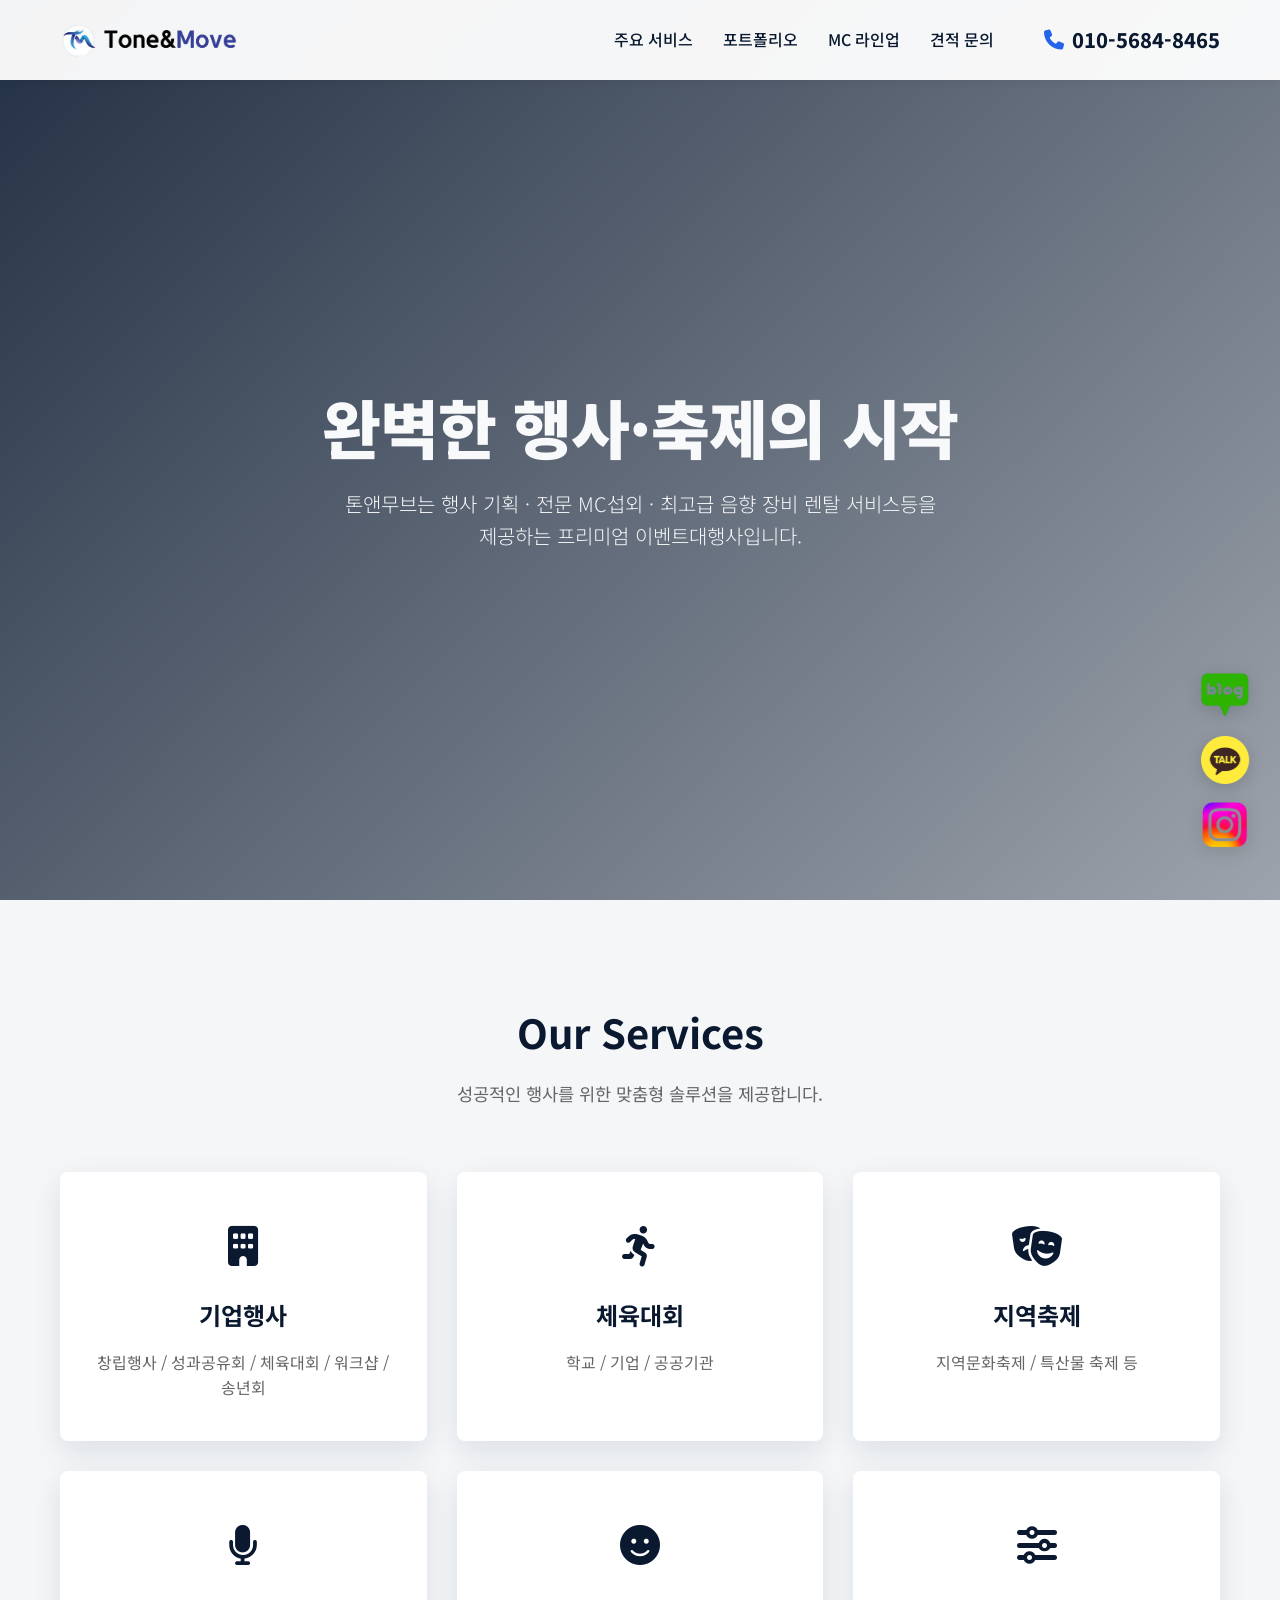
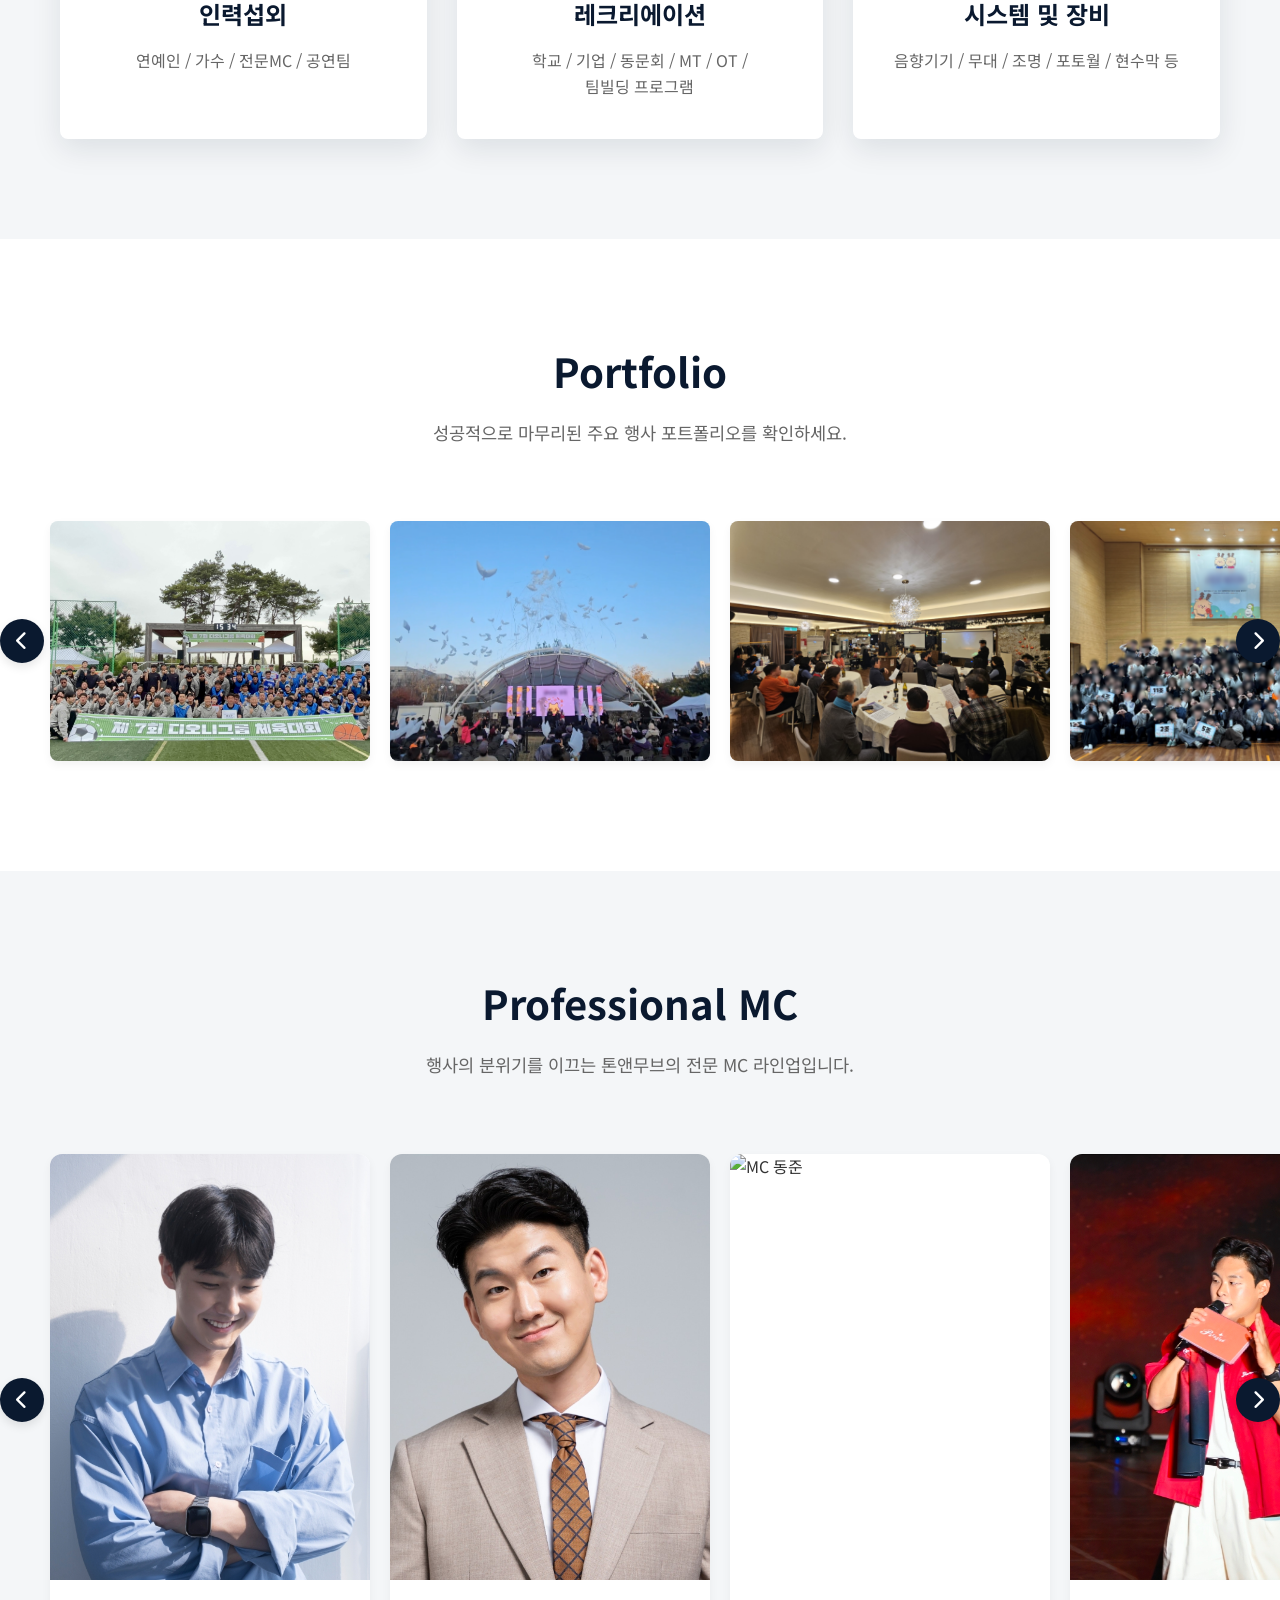
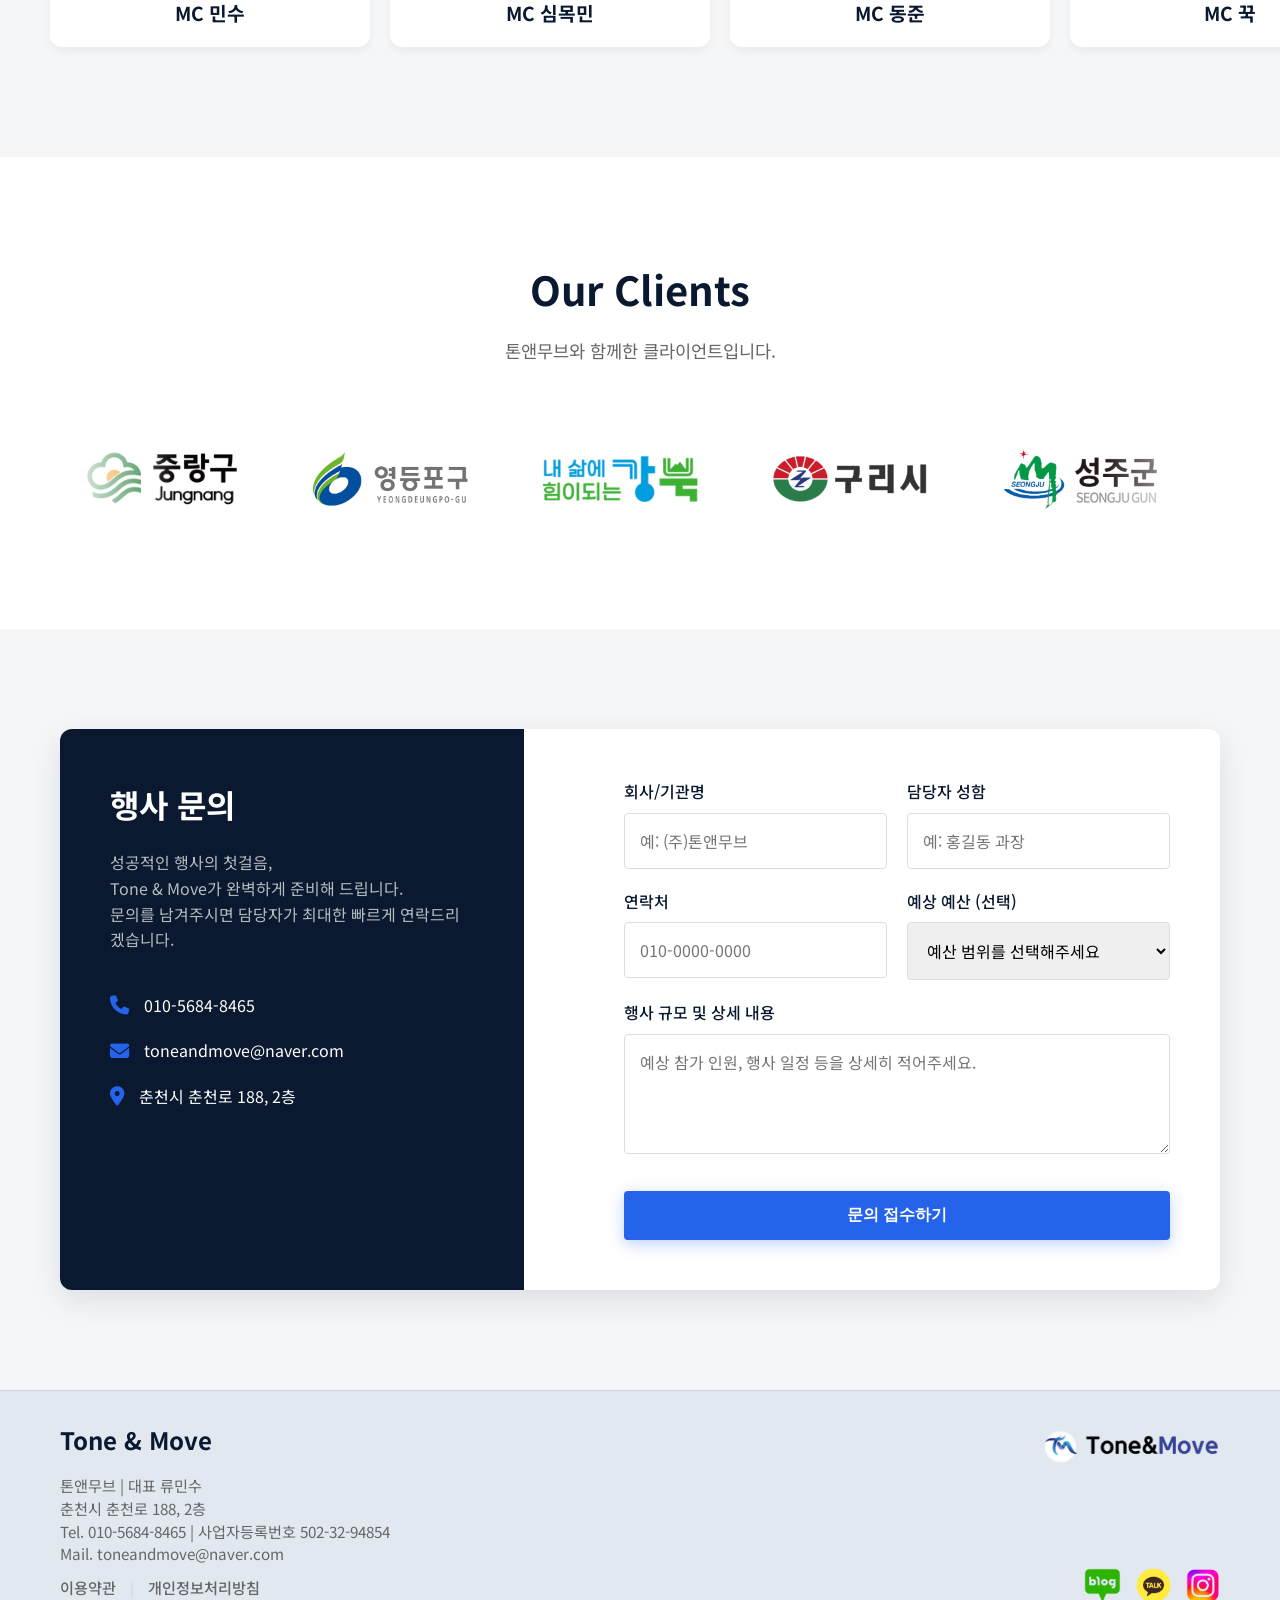
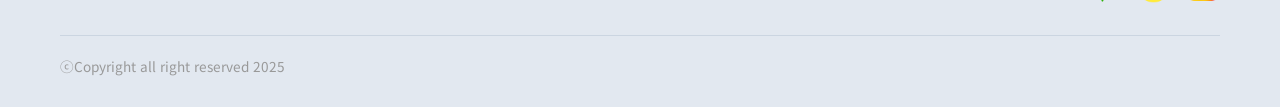
==== index.html @ 4ac688fa "Update index.html" ====
<!DOCTYPE html>
<html lang="ko">
<head>
    <meta charset="UTF-8">
    <meta name="viewport" content="width=device-width, initial-scale=1.0">
    <title>이벤트 기획 및 대행 - 톤앤무브</title>
    <link rel="stylesheet" href="style.css">
    <!-- Font Awesome for Icons -->
    <link rel="stylesheet" href="https://cdnjs.cloudflare.com/ajax/libs/font-awesome/6.4.0/css/all.min.css">
</head>
<body>
    <!-- Header -->
    <header id="header">
        <div class="container nav-container">
            <a href="#" class="logo"><img src="Logo.png" alt="Tone & Move Logo"></a>
            <ul class="nav-links">
                <li><a href="#services">주요 서비스</a></li>
                <li><a href="#reference">포트폴리오</a></li>
                <li><a href="#mc">MC 라인업</a></li>
                <li><a href="#contact">견적 문의</a></li>
                <li class="nav-phone"><i class="fa-solid fa-phone"></i> 010-5684-8465</li>
            </ul>
        </div>
    </header>

    <!-- Hero Section -->
    <section class="hero" id="home">
        <div class="hero-bg hero-bg-1"></div>
        <div class="hero-bg hero-bg-2"></div>
        <div class="hero-bg hero-bg-3"></div>
        <div class="hero-bg hero-bg-4"></div>
        <div class="hero-bg hero-bg-5"></div>
        <div class="hero-overlay"></div>
        <div class="container hero-content">
            <h1 class="hero-title">완벽한 행사·축제의 시작</h1>
            <p class="hero-desc">톤앤무브는 행사 기획 · 전문 MC섭외 · 최고급 음향 장비 렌탈 서비스등을<br>제공하는 프리미엄 이벤트대행사입니다.</p>
        </div>
    </section>

    <!-- Services Section -->
    <section class="services" id="services">
        <div class="container">
            <h2 class="section-title">Our Services</h2>
            <p class="section-subtitle">성공적인 행사를 위한 맞춤형 솔루션을 제공합니다.</p>
            
            <div class="services-grid">
                <!-- Service 1 -->
                <div class="service-card">
                    <div class="service-icon"><i class="fa-solid fa-building"></i></div>
                    <h3 class="service-title">기업행사</h3>
                    <p class="service-desc">창립행사 / 성과공유회 / 체육대회 / 워크샵 / 송년회</p>
                </div>
                <!-- Service 2 -->
                <div class="service-card">
                    <div class="service-icon"><i class="fa-solid fa-running"></i></div>
                    <h3 class="service-title">체육대회</h3>
                    <p class="service-desc">학교 / 기업 / 공공기관</p>
                </div>
                <!-- Service 3 -->
                <div class="service-card">
                    <div class="service-icon"><i class="fa-solid fa-masks-theater"></i></div>
                    <h3 class="service-title">지역축제</h3>
                    <p class="service-desc">지역문화축제 / 특산물 축제 등</p>
                </div>
                <!-- Service 4 -->
                <div class="service-card">
                    <div class="service-icon"><i class="fa-solid fa-microphone"></i></div>
                    <h3 class="service-title">인력섭외</h3>
                    <p class="service-desc">연예인 / 가수 / 전문MC / 공연팀</p>
                </div>
                <!-- Service 5 -->
                <div class="service-card">
                    <div class="service-icon"><i class="fa-solid fa-face-smile"></i></div>
                    <h3 class="service-title">레크리에이션</h3>
                    <p class="service-desc">학교 / 기업 / 동문회 / MT / OT /<br>팀빌딩 프로그램</p>
                </div>
                <!-- Service 6 -->
                <div class="service-card">
                    <div class="service-icon"><i class="fa-solid fa-sliders"></i></div>
                    <h3 class="service-title">시스템 및 장비</h3>
                    <p class="service-desc">음향기기 / 무대 / 조명 / 포토월 / 현수막 등</p>
                </div>
            </div>
        </div>
    </section>

    <!-- Reference Section -->
    <section class="reference" id="reference">
        <div class="container">
            <h2 class="section-title">Portfolio</h2>
            <p class="section-subtitle">성공적으로 마무리된 주요 행사 포트폴리오를 확인하세요.</p>
            
            <div class="slider-container">
                <button class="slider-btn prev-btn" id="ref-prev"><i class="fa-solid fa-chevron-left"></i></button>
                <div class="slider-track-wrap">
                    <div class="slider-track" id="referenceSlider">
                        <div class="ref-item">
                            <img src="ref-1.png" alt="포트폴리오 1" class="ref-img">
                        </div>
                        <div class="ref-item">
                            <img src="ref-2.png" alt="포트폴리오 2" class="ref-img">
                        </div>
                        <div class="ref-item">
                            <img src="ref-3.png" alt="포트폴리오 3" class="ref-img">
                        </div>
                        <div class="ref-item">
                            <img src="ref-4.png" alt="포트폴리오 4" class="ref-img">
                        </div>
                        <div class="ref-item">
                            <img src="ref-5.png" alt="포트폴리오 5" class="ref-img">
                        </div>
                        <div class="ref-item">
                            <img src="ref-6.png" alt="포트폴리오 6" class="ref-img">
                        </div>
                        <div class="ref-item">
                            <img src="ref-7.png" alt="포트폴리오 7" class="ref-img">
                        </div>
                        <div class="ref-item">
                            <img src="ref-8.png" alt="포트폴리오 8" class="ref-img">
                        </div>
                        <div class="ref-item">
                            <img src="ref-9.png" alt="포트폴리오 9" class="ref-img">
                        </div>
                        <div class="ref-item">
                            <img src="ref-10.png" alt="포트폴리오 10" class="ref-img">
                        </div>
                    </div>
                </div>
                <button class="slider-btn next-btn" id="ref-next"><i class="fa-solid fa-chevron-right"></i></button>
            </div>
        </div>
    </section>

    <!-- MC Section -->
    <section class="mc-list" id="mc">
        <div class="container">
            <h2 class="section-title">Professional MC</h2>
            <p class="section-subtitle">행사의 분위기를 이끄는 톤앤무브의 전문 MC 라인업입니다.</p>
            
            <div class="slider-container">
                <button class="slider-btn prev-btn" id="mc-prev"><i class="fa-solid fa-chevron-left"></i></button>
                <div class="slider-track-wrap">
                    <div class="slider-track" id="mcSlider">
                        <div class="mc-item">
                            <img src="mc-1.jpg" alt="MC 민수" class="mc-img">
                            <div class="mc-info">
                                <h3 class="mc-name">MC 민수</h3>
                            </div>
                        </div>
                        <div class="mc-item">
                            <img src="mc-2.jpg" alt="MC 심목민" class="mc-img">
                            <div class="mc-info">
                                <h3 class="mc-name">MC 심목민</h3>
                            </div>
                        </div>
                        <div class="mc-item">
                            <img src="mc-3.jpg" alt="MC 동준" class="mc-img">
                            <div class="mc-info">
                                <h3 class="mc-name">MC 동준</h3>
                            </div>
                        </div>
                        <div class="mc-item">
                            <img src="mc-4.jpg" alt="MC 꾹" class="mc-img">
                            <div class="mc-info">
                                <h3 class="mc-name">MC 꾹</h3>
                            </div>
                        </div>
                        <div class="mc-item">
                            <img src="mc-5.jpg" alt="MC 최교진" class="mc-img">
                            <div class="mc-info">
                                <h3 class="mc-name">MC 최교진</h3>
                            </div>
                        </div>
                        <div class="mc-item">
                            <img src="mc-6.jpg" alt="MC 강성연" class="mc-img">
                            <div class="mc-info">
                                <h3 class="mc-name">MC 강성연</h3>
                            </div>
                        </div>
                        <div class="mc-item">
                            <img src="mc-7.jpg" alt="MC 김민철" class="mc-img">
                            <div class="mc-info">
                                <h3 class="mc-name">MC 김민철</h3>
                            </div>
                        </div>
                        <div class="mc-item">
                            <img src="mc-8.jpg" alt="MC 김세아" class="mc-img">
                            <div class="mc-info">
                                <h3 class="mc-name">김세아 아나운서</h3>
                            </div>
                        </div>
                    </div>
                </div>
                <button class="slider-btn next-btn" id="mc-next"><i class="fa-solid fa-chevron-right"></i></button>
            </div>
        </div>
    </section>

    <!-- Client Section -->
    <section class="client" id="client">
        <div class="container">
            <h2 class="section-title">Our Clients</h2>
            <p class="section-subtitle">톤앤무브와 함께한 클라이언트입니다.</p>
            
            <div class="client-slider-wrap">
                <div class="client-slider">
                    <!-- Original Set -->
                    <div class="client-slide">
                        <div class="client-logo"><img src="cl1.png" alt="Client 1"></div>
                        <div class="client-logo"><img src="cl2.png" alt="Client 2"></div>
                        <div class="client-logo"><img src="cl3.png" alt="Client 3"></div>
                        <div class="client-logo"><img src="cl4.png" alt="Client 4"></div>
                        <div class="client-logo"><img src="cl5.png" alt="Client 5"></div>
                        <div class="client-logo"><img src="cl6.png" alt="Client 6"></div>
                        <div class="client-logo"><img src="cl7.png" alt="Client 7"></div>
                        <div class="client-logo"><img src="cl8.png" alt="Client 8"></div>
                        <div class="client-logo"><img src="cl9.png" alt="Client 9"></div>
                        <div class="client-logo"><img src="cl10.png" alt="Client 10"></div>
                    </div>
                    <!-- Duplicated Set for Infinite Scroll -->
                    <div class="client-slide">
                        <div class="client-logo"><img src="cl1.png" alt="Client 1"></div>
                        <div class="client-logo"><img src="cl2.png" alt="Client 2"></div>
                        <div class="client-logo"><img src="cl3.png" alt="Client 3"></div>
                        <div class="client-logo"><img src="cl4.png" alt="Client 4"></div>
                        <div class="client-logo"><img src="cl5.png" alt="Client 5"></div>
                        <div class="client-logo"><img src="cl6.png" alt="Client 6"></div>
                        <div class="client-logo"><img src="cl7.png" alt="Client 7"></div>
                        <div class="client-logo"><img src="cl8.png" alt="Client 8"></div>
                        <div class="client-logo"><img src="cl9.png" alt="Client 9"></div>
                        <div class="client-logo"><img src="cl10.png" alt="Client 10"></div>
                    </div>
                </div>
            </div>
        </div>
    </section>

    <!-- Contact Section -->
    <section class="contact" id="contact">
        <div class="container">
            <div class="contact-wrap">
                <div class="contact-info">
                    <h2 class="contact-info-title">행사 문의</h2>
                    <p class="contact-info-desc">성공적인 행사의 첫걸음,<br>Tone & Move가 완벽하게 준비해 드립니다.<br>문의를 남겨주시면 담당자가 최대한 빠르게 연락드리겠습니다.</p>
                    
                    <div class="contact-item">
                        <i class="fa-solid fa-phone"></i>
                        <span>010-5684-8465</span>
                    </div>
                    <div class="contact-item">
                        <i class="fa-solid fa-envelope"></i>
                        <span>toneandmove@naver.com</span>
                    </div>
                    <div class="contact-item">
                        <i class="fa-solid fa-location-dot"></i>
                        <span>춘천시 춘천로 188, 2층</span>
                    </div>
                </div>
                
                <div class="contact-form-wrap">
                    <form 
                        action="https://docs.google.com/forms/d/10IiPIw0vqMvxPtjJKTJMUdtiu25LBgCV6Y4LRqVJym4/formResponse" 
                        method="POST" 
                        target="blank_iframe"
                        id="contactForm"
                        onsubmit="alert('🎉 문의가 정상적으로 접수되었습니다. 확인 후 빠르게 연락드리겠습니다!'); setTimeout(function(){ document.getElementById('contactForm').reset(); }, 100); return true;">
                        <div class="form-row">
                            <div class="form-group">
                                <label class="form-label" for="company">회사/기관명</label>
                                <input type="text" name="entry.2116052852" id="company" class="form-control" placeholder="예: (주)톤앤무브" required>
                            </div>
                            <div class="form-group">
                                <label class="form-label" for="name">담당자 성함</label>
                                <input type="text" name="entry.1558582620" id="name" class="form-control" placeholder="예: 홍길동 과장" required>
                            </div>
                        </div>
                        
                        <div class="form-row">
                            <div class="form-group">
                                <label class="form-label" for="phone">연락처</label>
                                <input type="tel" name="entry.766090601" id="phone" class="form-control" placeholder="010-0000-0000" required>
                            </div>
                            <div class="form-group">
                                <label class="form-label" for="budget">예상 예산 (선택)</label>
                                <select name="entry.1060472253" id="budget" class="form-control">
                                    <option value="">예산 범위를 선택해주세요</option>
                                    <option value="1000만원 이하">1000만원 이하</option>
                                    <option value="1000~3000만원">1000~3000만원</option>
                                    <option value="3000~5000만원">3000~5000만원</option>
                                    <option value="5000만원 이상">5000만원 이상</option>
                                </select>
                            </div>
                        </div>
                        
                        <div class="form-group">
                            <label class="form-label" for="details">행사 규모 및 상세 내용</label>
                            <textarea name="entry.288713975" id="details" class="form-control" placeholder="예상 참가 인원, 행사 일정 등을 상세히 적어주세요." required></textarea>
                        </div>
                        
                        <button type="submit" class="btn btn-primary submit-btn">문의 접수하기</button>
                    </form>
                    <iframe name="blank_iframe" id="blank_iframe" style="display:none;"></iframe>
                </div>
            </div>
        </div>
    </section>

    <!-- Footer -->
    <footer>
        <div class="container">
            <div class="footer-main">
                <div class="footer-left">
                    <h3 class="footer-title">Tone & Move</h3>
                    <div class="footer-info">
                        <p>톤앤무브 | 대표 류민수</p>
                        <p>춘천시 춘천로 188, 2층</p>
                        <p>Tel. 010-5684-8465 | 사업자등록번호 502-32-94854</p>
                        <p>Mail. toneandmove@naver.com</p>
                    </div>
                    <div class="footer-links">
                        <a href="#" id="openTerms">이용약관</a>
                        <span class="divider">|</span>
                        <a href="#" id="openPrivacy">개인정보처리방침</a>
                    </div>
                </div>
                <div class="footer-right">
                    <div class="footer-logo"><img src="Logo.png" alt="Tone & Move Logo"></div>
                    <div class="footer-social">
                        <a href="https://blog.naver.com/toneandmove" target="_blank" title="Naver Blog"><img src="sns1.png" alt="Naver Blog" class="social-icon"></a>
                        <a href="https://pf.kakao.com/_dmYKX" target="_blank" title="KakaoTalk"><img src="sns2.png" alt="KakaoTalk" class="social-icon"></a>
                        <a href="https://www.instagram.com/toneandmove/?utm_source=ig_web_button_share_sheet" target="_blank" title="Instagram"><img src="sns3.png" alt="Instagram" class="social-icon"></a>
                    </div>
                </div>
            </div>
            <div class="footer-bottom">
                <div class="copyright">
                    <p>ⓒCopyright all right reserved 2025</p>
                </div>
            </div>
    </footer>

    <!-- Terms Modal -->
    <div class="modal-overlay" id="termsModal">
        <div class="modal-content">
            <div class="modal-header">
                <h2>이용약관</h2>
                <button class="modal-close" id="closeTerms">이용약관닫기</button>
            </div>
            <div class="modal-body">
                <h3>제1조 목적</h3>
                <p>본 이용약관은 “사이트명”(이하 "사이트")의 서비스의 이용조건과 운영에 관한 제반 사항 규정을 목적으로 합니다.</p>

                <h3>제2조 용어의 정의</h3>
                <p>본 약관에서 사용되는 주요한 용어의 정의는 다음과 같습니다.</p>
                <p>① 회원 : 사이트의 약관에 동의하고 개인정보를 제공하여 회원등록을 한 자로서, 사이트와의 이용계약을 체결하고 사이트를 이용하는 이용자를 말합니다.<br>
                ② 이용계약 : 사이트 이용과 관련하여 사이트와 회원간에 체결 하는 계약을 말합니다.<br>
                ③ 회원 아이디(이하 "ID") : 회원의 식별과 회원의 서비스 이용을 위하여 회원별로 부여하는 고유한 문자와 숫자의 조합을 말합니다.<br>
                ④ 비밀번호 : 회원이 부여받은 ID와 일치된 회원임을 확인하고 회원의 권익 보호를 위하여 회원이 선정한 문자와 숫자의 조합을 말합니다.<br>
                ⑤ 운영자 : 서비스에 홈페이지를 개설하여 운영하는 운영자를 말합니다.<br>
                ⑥ 해지 : 회원이 이용계약을 해약하는 것을 말합니다.</p>

                <h3>제3조 약관 외 준칙</h3>
                <p>운영자는 필요한 경우 별도로 운영정책을 공지 안내할 수 있으며, 본 약관과 운영정책이 중첩될 경우 운영정책이 우선 적용됩니다.</p>

                <h3>제4조 이용계약 체결</h3>
                <p>① 이용계약은 회원으로 등록하여 사이트를 이용하려는 자의 본 약관 내용에 대한 동의와 가입신청에 대하여 운영자의 이용승낙으로 성립합니다.<br>
                ② 회원으로 등록하여 서비스를 이용하려는 자는 사이트 가입신청 시 본 약관을 읽고 아래에 있는 "동의합니다"를 선택하는 것으로 본 약관에 대한 동의 의사 표시를 합니다.</p>

                <h3>제5조 서비스 이용 신청</h3>
                <p>① 회원으로 등록하여 사이트를 이용하려는 이용자는 사이트에서 요청하는 제반정보(이용자ID,비밀번호, 닉네임 등)를 제공해야 합니다.<br>
                ② 타인의 정보를 도용하거나 허위의 정보를 등록하는 등 본인의 진정한 정보를 등록하지 않은 회원은 사이트 이용과 관련하여 아무런 권리를 주장할 수 없으며, 관계 법령에 따라 처벌받을 수 있습니다.</p>

                <h3>제6조 개인정보처리방침</h3>
                <p>사이트 및 운영자는 회원가입 시 제공한 개인정보 중 비밀번호를 가지고 있지 않으며 이와 관련된 부분은 사이트의 개인정보처리방침을 따릅니다.<br>
                운영자는 관계 법령이 정하는 바에 따라 회원등록정보를 포함한 회원의 개인정보를 보호하기 위하여 노력합니다.<br><br>
                회원의 개인정보보호에 관하여 관계법령 및 사이트가 정하는 개인정보처리방침에 정한 바에 따릅니다.<br><br>
                단, 회원의 귀책 사유로 인해 노출된 정보에 대해 운영자는 일체의 책임을 지지 않습니다.<br>
                운영자는 회원이 미풍양속에 저해되거나 국가안보에 위배되는 게시물 등 위법한 게시물을 등록 · 배포할 경우 관련 기관의 요청이 있을 시 회원의 자료를 열람 및 해당 자료를 관련 기관에 제출할 수 있습니다.</p>

                <h3>제7조 운영자의 의무</h3>
                <p>① 운영자는 이용회원으로부터 제기되는 의견이나 불만이 정당하다고 인정할 경우에는 가급적 빨리 처리하여야 합니다. 다만, 개인적인 사정으로 신속한 처리가 곤란한 경우에는 사후에 공지 또는 이용회원에게 쪽지, 전자우편 등을 보내는 등 최선을 다합니다.<br>
                ② 운영자는 계속적이고 안정적인 사이트 제공을 위하여 설비에 장애가 생기거나 유실된 때에는 이를 지체 없이 수리 또는 복구할 수 있도록 사이트에 요구할 수 있습니다. 다만, 천재지변 또는 사이트나 운영자에 부득이한 사유가 있는 경우, 사이트 운영을 일시 정지할 수 있습니다.</p>

                <h3>제8조 회원의 의무</h3>
                <p>① 회원은 본 약관에서 규정하는 사항과 운영자가 정한 제반 규정, 공지사항 및 운영정책 등 사이트가 공지하는 사항 및 관계 법령을 준수하여야 연하며, 기타 사이트의 업무에 방해가 되는 행위, 사이트의 명예를 손상하는 행위를 해서는 안 됩니다.<br>
                ② 회원은 사이트의 명시적 동의가 없는 한 서비스의 이용 권한, 기타 이용계약상 지위를 타인에게 양도, 증여할 수 없으며, 이를 담보로 제공할 수 없습니다.<br>
                ③ 이용고객은 아이디 및 비밀번호 관리에 상당한 주의를 기울여야 하며, 운영자나 사이트의 동의 없이 제3자에게 아이디를 제공하여 이용하게 할 수 없습니다.<br>
                ④ 회원은 운영자와 사이트 및 제3자의 지적 재산권을 침해해서는 안 됩니다.</p>

                <h3>제9조 서비스 이용 시간</h3>
                <p>① 서비스 이용 시간은 업무상 또는 기술상 특별한 지장이 없는 한 연중무휴 1일 24시간을 원칙으로 합니다. 단, 사이트는 시스템 정기점검, 증설 및 교체를 위해 사이트가 정한 날이나 시간에 서비스를 일시중단 할 수 있으며 예정된 작업으로 인한 서비스 일시 중단은 사이트의 홈페이지에 사전에 공지하오니 수시로 참고하시길 바랍니다.<br>
                ② 단, 사이트는 다음 경우에 대하여 사전 공지나 예고 없이 서비스를 일시적 혹은 영구적으로 중단할 수 있습니다.<br>
                - 긴급한 시스템 점검, 증설, 교체, 고장 혹은 오동작을 일으키는 경우<br>
                - 국가비상사태, 정전, 천재지변 등의 불가항력적인 사유가 있는 경우<br>
                - 전기통신사업법에 규정된 기간통신사업자가 전기통신 서비스를 중지한 경우<br>
                - 서비스 이용의 폭주 등으로 정상적인 서비스 이용에 지장이 있는 경우<br>
                ③ 전항에 의한 서비스 중단의 경우 사이트는 사전에 공지사항 등을 통하여 회원에게 통지합니다. 단, 사이트가 통제할 수 없는 사유로 발생한 서비스의 중단에 대하여 사전공지가 불가능한 경우에는 사후공지로 대신합니다.</p>

                <h3>제10조 서비스 이용 해지</h3>
                <p>① 회원이 사이트와의 이용계약을 해지하고자 하는 경우에는 회원 본인이 온라인을 통하여 등록해지 신청을 하여야 합니다. 한편, 사이트 이용 해지와 별개로 사이트에 대한 이용계약 해지는 별도로 하셔야 합니다.<br>
                ② 해지 신청과 동시에 사이트가 제공하는 사이트 관련 프로그램이 회원 관리 화면에서 자동적으로 삭제됨으로 운영자는 더 이상 해지신청자의 정보를 볼 수 없습니다.</p>

                <h3>제11조 서비스 이용 제한</h3>
                <p>회원은 다음 각호에 해당하는 행위를 하여서는 아니 되며 해당 행위를 한 경우에 사이트는 회원의 서비스 이용 제한 및 적법한 조치를 할 수 있으며 이용계약을 해지하거나 기간을 정하여 서비스를 중지할 수 있습니다.<br>
                ① 회원 가입시 혹은 가입 후 정보 변경 시 허위 내용을 등록하는 행위<br>
                ② 타인의 사이트 이용을 방해하거나 정보를 도용하는 행위<br>
                ③ 사이트의 운영진, 직원 또는 관계자를 사칭하는 행위<br>
                ④ 사이트, 기타 제3자의 인격권 또는 지적재산권을 침해하거나 업무를 방해하는 행위<br>
                ⑤ 다른 회원의 ID를 부정하게 사용하는 행위<br>
                ⑥ 다른 회원에 대한 개인정보를 그 동의 없이 수집, 저장, 공개하는 행위<br>
                ⑦ 범죄와 결부된다고 객관적으로 판단되는 행위<br>
                ⑧ 기타 관련 법령에 위배되는 행위</p>

                <h3>제12조 게시물의 관리</h3>
                <p>① 사이트의 게시물과 자료의 관리 및 운영의 책임은 운영자에게 있습니다. 운영자는 항상 불량 게시물 및 자료에 대하여 모니터링을 하여야 하며, 불량 게시물 및 자료를 발견하거나 신고를 받으면 해당 게시물 및 자료를 삭제하고 이를 등록한 회원에게 주의를 주어야 합니다.<br>
                한편, 이용회원이 올린 게시물에 대해서는 게시자 본인에게 책임이 있으니 회원 스스로 본 이용약관에서 위배되는 게시물은 게재해서는 안 됩니다.<br>
                ② 정보통신윤리위원회 등 공공기관의 시정요구가 있는 경우 운영자는 회원의 사전동의 없이 게시물을 삭제하거나 이동 할 수 있습니다.<br>
                ③ 불량게시물의 판단기준은 다음과 같습니다.<br>
                - 다른 회원 또는 제3자에게 심한 모욕을 주거나 명예를 손상하는 내용인 경우<br>
                - 공공질서 및 미풍양속에 위반되는 내용을 유포하거나 링크 시키는 경우<br>
                - 불법 복제 또는 해킹을 조장하는 내용인 경우<br>
                - 영리를 목적으로 하는 광고일 경우<br>
                - 범죄와 결부된다고 객관적으로 인정되는 내용일 경우<br>
                - 다른 이용자 또는 제3자와 저작권 등 기타 권리를 침해하는 경우<br>
                - 기타 관계 법령에 위배된다고 판단되는 경우<br>
                ④ 사이트 및 운영자는 게시물 등에 대하여 제3자로부터 명예훼손, 지적재산권 등의 권리 침해를 이유로 게시중단 요청을 받은 경우 이를 임시로 게시 중단(전송중단)할 수 있으며, 게시중단 요청자와 게시물 등록자 간에 소송, 합의 기타 이에 준하는 관련 기관의 결정 등이 이루어져 사이트에 접수된 경우 이에 따릅니다.</p>

                <h3>제13조 게시물의 보관</h3>
                <p>사이트 운영자가 불가피한 사정으로 본 사이트를 중단하게 될 경우, 회원에게 사전 공지를 하고 게시물의 이전이 쉽도록 모든 조치를 하기 위해 노력합니다.</p>

                <h3>제14조 게시물에 대한 저작권</h3>
                <p>① 회원이 사이트 내에 게시한 게시물의 저작권은 게시한 회원에게 귀속됩니다. 또한 사이트는 게시자의 동의 없이 게시물을 상업적으로 이용할 수 없습니다. 다만 비영리 목적인 경우는 그러하지 아니하며, 또한 서비스 내의 게재권을 갖습니다.<br>
                ② 회원은 서비스를 이용하여 취득한 정보를 임의 가공, 판매하는 행위 등 서비스에 게재된 자료를 상업적으로 사용할 수 없습니다.<br>
                ③ 운영자는 회원이 게시하거나 등록하는 사이트 내의 내용물, 게시 내용에 대해 제12조 각호에 해당한다고 판단되는 경우 사전통지 없이 삭제하거나 이동 또는 등록 거부할 수 있습니다.</p>

                <h3>제15조 손해배상</h3>
                <p>① 본 사이트의 발생한 모든 민, 형법상 책임은 회원 본인에게 1차적으로 있습니다.<br>
                ② 본 사이트로부터 회원이 받은 손해가 천재지변 등 불가항력적이거나 회원의 고의 또는 과실로 인하여 발생한 때에는 손해배상을 하지 않습니다.</p>

                <h3>제16조 면책</h3>
                <p>① 운영자는 회원이 사이트의 서비스 제공으로부터 기대되는 이익을 얻지 못하였거나 서비스 자료에 대한 취사선택 또는 이용으로 발생하는 손해 등에 대해서는 책임이 면제됩니다.<br>
                ② 운영자는 본 사이트의 서비스 기반 및 타 통신업자가 제공하는 전기통신 서비스의 장애로 인한 경우에는 책임이 면제되며 본 사이트의 서비스 기반과 관련되어 발생한 손해에 대해서는 사이트의 이용약관에 준합니다<br>
                ③ 운영자는 회원이 저장, 게시 또는 전송한 자료와 관련하여 일체의 책임을 지지 않습니다.<br>
                ④ 운영자는 회원의 귀책 사유로 인하여 서비스 이용의 장애가 발생한 경우에는 책임지지 아니합니다.<br>
                ⑤ 운영자는 회원 상호 간 또는 회원과 제3자 상호 간, 기타 회원의 본 서비스 내외를 불문한 일체의 활동(데이터 전송, 기타 커뮤니티 활동 포함)에 대하여 책임을 지지 않습니다.<br>
                ⑥ 운영자는 회원이 게시 또는 전송한 자료 및 본 사이트로 회원이 제공받을 수 있는 모든 자료들의 진위, 신뢰도, 정확성 등 그 내용에 대해서는 책임지지 아니합니다.<br>
                ⑦ 운영자는 회원 상호 간 또는 회원과 제3자 상호 간에 서비스를 매개로 하여 물품거래 등을 한 경우에 그로부터 발생하는 일체의 손해에 대하여 책임지지 아니합니다.<br>
                ⑧ 운영자는 운영자의 귀책 사유 없이 회원간 또는 회원과 제3자간에 발생한 일체의 분쟁에 대하여 책임지지 아니합니다.<br>
                ⑨ 운영자는 서버 등 설비의 관리, 점검, 보수, 교체 과정 또는 소프트웨어의 운용 과정에서 고의 또는 고의에 준하는 중대한 과실 없이 발생할 수 있는 시스템의 장애, 제3자의 공격으로 인한 시스템의 장애, 국내외의 저명한 연구기관이나 보안 관련 업체에 의해 대응 방법이 개발되지 아니한 컴퓨터 바이러스 등의 유포나 기타 운영자가 통제할 수 없는 불가항력적 사유로 인한 회원의 손해에 대하여 책임지지 않습니다.</p>

                <h3>부칙</h3>
                <p>이 약관은 &lt;사이트 개설일&gt;부터 시행합니다.</p>
            </div>
        </div>
    </div>

    <!-- Privacy Modal -->
    <div class="modal-overlay" id="privacyModal">
        <div class="modal-content">
            <div class="modal-header">
                <h2>개인정보처리방침</h2>
                <button class="modal-close" id="closePrivacy">개인정보처리방침닫기</button>
            </div>
            <div class="modal-body">
                <p>톤앤무브는 「개인정보보호법」과 「정보통신망 이용촉진 및 정보보호 등에 관한 법률(이하 ‘정보통신망법’)」에 따라 이용자의 개인정보 및 권익을 보호하고 개인정보와 관련한 이용자의 고충을 원활하게 처리할 수 있도록 다음과 같은 처리방침을 두고 있습니다.</p>

                <h3>제1조 개인정보의 수집 및 이용 목적</h3>
                <p>톤앤무브는 서비스제공을 위하여 필요한 최소한의 범위 내에서 개인정보를 수집합니다.</p>
                <p>1) 서비스 이용에 따른 본인식별, 실명확인 확인<br>
                - 필수 수집 항목: 이름, 이메일 주소, 휴대폰 번호, 회사명</p>
                <p>2) 고지사항 전달, 불만처리 의사소통 경로 확보<br>
                - 선택 수집 항목: 이름, 이메일 주소, 휴대폰 번호</p>
                <p>3) 온오프라인 이벤트, 프로모션 진행, 경품 발송<br>
                - 필수 수집 항목: 이름, 이메일 주소, 휴대폰 번호, 주소</p>

                <h3>제2조 개인정보의 보유·이용기간 및 파기</h3>
                <p>톤앤무브는 개인정보의 수집 및 이용 목적이 달성 된 때에는 회원의 개인정보를 지체 없이 파기합니다. 정보 보유·이용기간 및 파기의 절차, 방법은 다음과 같습니다.</p>
                <p>1) 보유 및 이용기간<br>
                회사의 고객 개인정보의 처리 및 보유 기간은 다음과 같습니다.</p>
                <table style="width:100%; border-collapse:collapse; margin-bottom:15px; border-color:#e2e8f0;" border="1">
                    <tr>
                        <th style="padding:8px; background-color:#f1f5f9; text-align:center;">구분</th>
                        <th style="padding:8px; background-color:#f1f5f9; text-align:center;">처리 및 보유기간</th>
                    </tr>
                    <tr>
                        <td style="padding:8px;">법률에 특별한 규정이 있거나 법령상 의무를 준수하기 위하여 불가피한 경우에 수집, 이용하는 개인정보</td>
                        <td style="padding:8px; text-align:center;">관련 법령상 보유가 필요한 기간</td>
                    </tr>
                    <tr>
                        <td style="padding:8px;">고객 각종 계약체결 및 이행을 위하여 불가피하게 필요한 경우에 수집, 이용하는 개인정보</td>
                        <td style="padding:8px; text-align:center;">수집·이용목적 달성 시까지</td>
                    </tr>
                    <tr>
                        <td style="padding:8px;">개별동의를 받아 수집, 이용하는 개인정보</td>
                        <td style="padding:8px; text-align:center;">동의 받은 기간 동안</td>
                    </tr>
                </table>
                <p>2) 파기 절차<br>
                개인정보는 목적 달성 후 즉시 또는 별도의 공간에 옮겨져 내부 방침 및 기타 관련법령에 따라 파기됩니다. 별도의 공간으로 옮겨진 개인정보는 법률에 의한 경우가 아니고서는 다른 목적으로 이용되지 않습니다.</p>
                <p>3) 파기 방법<br>
                전자적 파일형태의 정보는 기록을 재생할 수 없는 기술적 방법을 사용합니다. 종이에 출력된 개인정보는 분쇄기로 분쇄하거나 소각을 통하여 파기합니다.</p>

                <h3>제3조 개인정보의 제3자 제공에 관한 사항</h3>
                <p>톤앤무브는 회원의 동의가 있거나 관련 법령의 규정에 의한 경우를 제외하고는 어떠한 경우에도 『개인정보의 수집 및 이용 목적』에서 고지한 범위를 넘어 회원의 개인정보를 이용하거나 타인 또는 타기업·기관에 제공하지 않습니다.</p>
                <p>다만, 다른 법률에 특별한 규정이 있는 경우 또는 범죄의 수사와 같이 「개인정보보호법」 제18조와 「정보통신망법」 제22조제2항제2호 및 제3호에 해당되는 경우는 예외로 처리됩니다. 개인정보를 제3자에게 제공하는 경우 다음의 항목을 정보주체에게 알린 후 동의를 받겠습니다.</p>
                <ul style="padding-left:20px; margin-top:5px; margin-bottom:15px;">
                    <li>개인정보를 제공받는 자</li>
                    <li>제공받는 자의 개인정보 이용목적</li>
                    <li>제공하는 개인정보 항목</li>
                    <li>제공받는 자의 보유이용기간</li>
                    <li>동의를 거부할 권리가 있다는 사실 및 동의 거부에 따른 불이익이 있는 경우에는 그 불이익의 내용</li>
                </ul>

                <h3>제4조 개인정보의 열람, 정정, 탈퇴 및 동의 철회 방법</h3>
                <p>회원은 언제든지 등록되어 있는 회원의 개인정보를 열람하거나 정정, 회원탈퇴, 처리정리를 요청하실 수 있습니다. 아래 4가지 항목에 따른 권리 행사는 톤앤무브에 대해 서면, 전화, 전자우편, 팩스(FAX) 등을 통하여 하실 수 있으며, 톤앤무브는 이에 대해 지체 없이 조치하겠습니다.</p>
                <ul style="padding-left:20px; margin-top:5px; margin-bottom:15px;">
                    <li>개인정보 열람요구</li>
                    <li>오류 등이 있을 경우 정정요구</li>
                    <li>삭제요구</li>
                    <li>처리정지 요구: 개인정보보호 관리자</li>
                    <li>이메일: toneandmove@naver.com</li>
                    <li>전화번호: 010-5684-8465</li>
                </ul>
                <p>회원이 개인정보의 오류에 대한 정정을 요청하신 경우에는 정정을 완료하기 전까지 당해 개인정보를 이용 또는 제공하지 않습니다. 또한 잘못된 개인 정보를 제3자에게 이미 제공한 경우에는 정정 처리 결과를 제3자에게 지체 없이 통지하여 정정이 이루어지도록 조치하겠습니다.</p>

                <h3>제5조 처리하는 개인정보의 항목</h3>
                <p>톤앤무브는 법령의 규정과 정보주체의 동의에 의해서만 개인정보를 처리합니다.</p>
                <p>톤앤무브는 처리하고 있는 개인정보는 다음과 같습니다.</p>
                <p>1) 처리하는 개인정보 항목<br>
                - 입력 항목: 이름, 이메일 주소, 휴대폰 번호, 회사명, 주소<br>
                - 생성 정보 항목: 서비스 이용기록, 접속 로그, 접속 IP 정보</p>
                <p>2) 톤앤무브는 고객의 사생활을 침해할 우려가 있는 민감정보에 대해서는 원칙적으로 수집하지 않으며, 필요한 경우 고객의 별도 동의를 받아 수집하고 동의 목적을 위해서만 제한적으로 이용합니다.</p>
                <p>3) 톤앤무브는 다음 각 호의 방법으로 고객의 개인정보를 수집하고 있습니다.<br>
                - 홈페이지 컨택 문의<br>
                - SNS 사이트 내 이벤트 참여</p>

                <h3>제6조 14세 미만 아동의 개인정보 보호</h3>
                <p>톤앤무브는 원칙상 만 14세 미만 아동의 개인정보를 수집하고 있지 않습니다. 그러나 필요에 의하여 만14세 이하 아동의 개인정보를 수집해야 할 경우에는 법률 및 고시를 준수하도록 하겠습니다.</p>

                <h3>제7조 개인정보의 안전성 확보 조치</h3>
                <p>톤앤무브는 개인정보의 안전성 확보를 위하여 다음과 같은 조치를 취하고 있습니다.</p>
                <p>1) 개인정보 취급자의 최소화 및 교육<br>
                개인정보를 취급하는 직원은 반드시 필요한 인원에 한하여 지정·관리하고 있으며 취급직원을 대상으로 안전한 관리를 위한 교육을 실시하고 있습니다.</p>
                <p>2) 개인정보에 대한 접근 제한<br>
                개인정보를 처리하는 데이터베이스시스템에 대한 접근권한의 부여·변경·말소를 통하여 개인정보에 대한 접근통제를 위한 필요한 조치를 하고 있으며 침입차단시스템을 이용하여 외부로부터의 무단 접근을 통제하고 있습니다.</p>
                <p>3) 접속기록의 보관<br>
                개인정보보호법 제29조, 시행령 48조의 2에 따라 개인정보처리시스템에 접속한 기록(웹 로그, 요약정보 등)을 최소 12개월 이상 보관·관리하고 있습니다.</p>
                <p>4) 개인정보의 암호화<br>
                개인정보의 안전성 확보를 위하여 데이터를 암호화하거나 파일 잠금 기능을 사용하는 등의 별도 보안기능을 사용하고 있습니다.</p>
                <p>5) 보안프로그램 설치 및 주기적 점검·갱신<br>
                해킹이나 컴퓨터 바이러스 등에 의한 개인정보 유출 및 훼손을 막기 위하여 보안프로그램을 설치하고 주기적으로 갱신·점검하고 있습니다.</p>
                <p>6) 비인가자에 대한 출입 통제<br>
                개인정보를 보관하고 있는 개인정보시스템의 물리적 보관 장소를 별도로 두고 이에 대해 출입통제 절차를 수립·운영하고 있습니다.</p>

                <h3>제8조 개인정보 보호 책임자</h3>
                <p>톤앤무브는 회원의 개인정보를 보호하고 개인정보에 대한 의견수렴 및 불만 처리를 위하여 아래와 같이 개인정보보호 책임자를 지정하고 있습니다.</p>
                <ul style="padding-left:20px; margin-top:5px; margin-bottom:15px;">
                    <li>개인정보보호 책임자</li>
                    <li>이메일: toneandmove@naver.com</li>
                    <li>전화번호: 010-5684-8465</li>
                </ul>
                <p>만약 기타개인정보에 관한 상담이 필요한 경우에는 개인정보침해 신고센터, 대검찰청 인터넷 범죄수사센터, 경찰청 사이버 범죄수사대 등으로 문의하실 수 있습니다.</p>
                <ul style="padding-left:20px; margin-top:5px; margin-bottom:15px;">
                    <li>개인정보침해 신고센터(118 / privacy.kisa.or.kr)</li>
                    <li>대검찰청 인터넷 범죄수사센터(02-3480-3600 / www.spo.go.kr)</li>
                    <li>경찰청 사이버 범죄수사대(www.police.go.kr)</li>
                </ul>
            </div>
        </div>
    </div>

    <!-- Floating Social Buttons -->
    <div class="floating-social">
        <a href="https://blog.naver.com/toneandmove" target="_blank" title="Naver Blog" class="float-btn"><img src="sns1.png" alt="Naver Blog"></a>
        <a href="https://pf.kakao.com/_dmYKX" target="_blank" title="KakaoTalk" class="float-btn"><img src="sns2.png" alt="KakaoTalk"></a>
        <a href="https://www.instagram.com/toneandmove/?utm_source=ig_web_button_share_sheet" target="_blank" title="Instagram" class="float-btn"><img src="sns3.png" alt="Instagram"></a>
    </div>

    <script src="script.js"></script>
</body>
</html>
---- style.css ----
@import url('https://fonts.googleapis.com/css2?family=Noto+Sans+KR:wght@300;400;500;700;900&display=swap');

:root {
  --primary-color: #0a192f;
  --primary-light: #172a45;
  --accent-color: #2563eb;
  --accent-hover: #1d4ed8;
  --text-main: #333333;
  --text-muted: #666666;
  --text-light: #f8f9fa;
  --bg-color: #ffffff;
  --bg-section: #f4f6f8;
  --transition: all 0.3s cubic-bezier(0.25, 0.8, 0.25, 1);
  --shadow: 0 10px 30px rgba(10, 25, 47, 0.1);
  --shadow-hover: 0 20px 40px rgba(10, 25, 47, 0.15);
}

* {
  margin: 0;
  padding: 0;
  box-sizing: border-box;
}

body {
  font-family: 'Noto Sans KR', sans-serif;
  color: var(--text-main);
  background-color: var(--bg-color);
  line-height: 1.6;
  overflow-x: hidden;
}

a {
  text-decoration: none;
  color: inherit;
}

ul {
  list-style: none;
}

.container {
  max-width: 1200px;
  margin: 0 auto;
  padding: 0 20px;
}

.section-title {
  text-align: center;
  font-size: 2.5rem;
  font-weight: 700;
  color: var(--primary-color);
  margin-bottom: 1rem;
  opacity: 0;
  transform: translateY(20px);
  animation: fadeUp 0.8s forwards;
}

.section-subtitle {
  text-align: center;
  font-size: 1.1rem;
  color: var(--text-muted);
  margin-bottom: 4rem;
  font-weight: 400;
  opacity: 0;
  transform: translateY(20px);
  animation: fadeUp 0.8s 0.2s forwards;
}

.btn {
  display: inline-block;
  padding: 14px 32px;
  border-radius: 4px;
  font-weight: 700;
  font-size: 1rem;
  cursor: pointer;
  transition: var(--transition);
  border: none;
}

.btn-primary {
  background-color: var(--accent-color);
  color: #fff;
  box-shadow: 0 4px 15px rgba(37, 99, 235, 0.3);
}

.btn-primary:hover {
  background-color: var(--accent-hover);
  transform: translateY(-2px);
  box-shadow: 0 6px 20px rgba(37, 99, 235, 0.4);
}

/* Header */
header {
  position: fixed;
  top: 0;
  left: 0;
  width: 100%;
  background-color: rgba(255, 255, 255, 0.95);
  backdrop-filter: blur(10px);
  z-index: 1000;
  box-shadow: 0 2px 10px rgba(0, 0, 0, 0.05);
  transition: var(--transition);
}

.nav-container {
  display: flex;
  justify-content: space-between;
  align-items: center;
  height: 80px;
}

.logo {
  display: flex;
  align-items: center;
}

.logo img {
  height: 50px;
  width: auto;
  object-fit: contain;
}

.nav-links {
  display: flex;
  align-items: center;
  gap: 30px;
}

.nav-links li a {
  font-weight: 500;
  color: var(--primary-color);
  transition: var(--transition);
  position: relative;
}

.nav-links li a::after {
  content: '';
  position: absolute;
  bottom: -5px;
  left: 0;
  width: 0;
  height: 2px;
  background-color: var(--accent-color);
  transition: var(--transition);
}

.nav-links li a:hover::after {
  width: 100%;
}

.nav-phone {
  font-weight: 800;
  font-size: 1.25rem;
  color: var(--primary-color);
  display: flex;
  align-items: center;
  gap: 8px;
  margin-left: 20px;
}

.nav-phone i {
  color: var(--accent-color);
}

/* Hero Section */
.hero {
  position: relative;
  height: 100vh;
  min-height: 600px;
  display: flex;
  align-items: center;
  justify-content: center;
  color: var(--text-light);
  overflow: hidden;
  padding-top: 80px;
}

.hero-bg {
  position: absolute;
  top: 0;
  left: 0;
  width: 100%;
  height: 100%;
  background-size: cover;
  background-position: center;
  z-index: -2;
  opacity: 0;
  animation: heroFade 25s infinite;
}

.hero-bg-1 { background-image: url('main1.jpg'); animation-delay: 0s; }
.hero-bg-2 { background-image: url('main2.jpg'); animation-delay: 5s; }
.hero-bg-3 { background-image: url('main3.jpg'); animation-delay: 10s; }
.hero-bg-4 { background-image: url('main4.jpg'); animation-delay: 15s; }
.hero-bg-5 { background-image: url('main5.jpg'); animation-delay: 20s; }

.hero-overlay {
  position: absolute;
  top: 0;
  left: 0;
  width: 100%;
  height: 100%;
  background: linear-gradient(135deg, rgba(10, 25, 47, 0.9) 0%, rgba(10, 25, 47, 0.4) 100%);
  z-index: -1;
}

.hero-content {
  text-align: center;
  max-width: 800px;
  z-index: 1;
}

.hero-title {
  font-size: 4rem;
  font-weight: 900;
  line-height: 1.2;
  margin-bottom: 1.5rem;
  letter-spacing: -1px;
  opacity: 0;
  transform: translateY(30px);
  animation: fadeUp 1s 0.3s forwards;
}

.hero-desc {
  font-size: 1.25rem;
  font-weight: 300;
  margin-bottom: 2.5rem;
  opacity: 0;
  transform: translateY(30px);
  animation: fadeUp 1s 0.5s forwards;
}

.hero .btn {
  opacity: 0;
  transform: translateY(30px);
  animation: fadeUp 1s 0.7s forwards;
}

/* Services Section */
.services {
  padding: 100px 0;
  background-color: var(--bg-section);
}

.services-grid {
  display: grid;
  grid-template-columns: repeat(3, 1fr);
  gap: 30px;
}

.service-card {
  background: var(--bg-color);
  border-radius: 8px;
  padding: 40px 30px;
  box-shadow: var(--shadow);
  transition: var(--transition);
  position: relative;
  overflow: hidden;
  z-index: 1;
  text-align: center;
}

.service-card::before {
  content: '';
  position: absolute;
  top: 0;
  left: 0;
  width: 100%;
  height: 4px;
  background-color: var(--accent-color);
  transform: scaleX(0);
  transform-origin: left;
  transition: transform 0.4s ease;
  z-index: 2;
}

.service-card:hover {
  transform: translateY(-10px);
  box-shadow: var(--shadow-hover);
}

.service-card:hover::before {
  transform: scaleX(1);
}

.service-icon {
  font-size: 2.5rem;
  color: var(--primary-color);
  margin-bottom: 20px;
}

.service-title {
  font-size: 1.5rem;
  font-weight: 700;
  color: var(--primary-color);
  margin-bottom: 15px;
}

.service-desc {
  color: var(--text-muted);
  font-size: 1rem;
}

/* Reference Section (Slider) */
.reference {
  padding: 100px 0;
  background-color: var(--bg-color);
}

.slider-container {
  position: relative;
  display: flex;
  align-items: center;
  margin-top: 40px;
  width: 100vw;
  margin-left: calc(-50vw + 50%);
  margin-right: calc(-50vw + 50%);
}

.slider-track-wrap {
  overflow: hidden;
  width: 100%;
  margin: 0;
  padding: 10px 50px; /* Space for arrows and shadow */
}

.slider-track {
  display: flex;
  transition: transform 0.5s ease;
  gap: 20px;
}

.ref-item {
  flex: 0 0 320px;
  background: var(--bg-section);
  border-radius: 8px;
  overflow: hidden;
  box-shadow: 0 4px 10px rgba(0,0,0,0.05);
}

.ref-img {
  width: 100%;
  aspect-ratio: 4/3;
  object-fit: cover;
  display: block;
  transition: transform 0.5s ease;
}

.ref-item:hover .ref-img {
  transform: scale(1.05);
}

/* MC Section */
.mc-list {
  padding: 100px 0;
  background-color: var(--bg-section);
}

.mc-item {
  flex: 0 0 320px;
  min-width: 0;
  border-radius: 12px;
  overflow: hidden;
  box-shadow: 0 4px 10px rgba(0,0,0,0.05);
  background-color: #fff;
  display: flex;
  flex-direction: column;
}

@media (max-width: 992px) {
  .mc-item {
    flex: 0 0 calc(50% - 10px);
  }
}

@media (max-width: 768px) {
  .mc-item {
    flex: 0 0 100%;
  }
}

.mc-img {
  width: 100%;
  aspect-ratio: 3/4;
  object-fit: cover;
  display: block;
  transition: transform 0.5s ease;
}

.mc-item:hover .mc-img {
  transform: scale(1.05);
}



.mc-info {
  padding: 20px;
  text-align: center;
  flex-grow: 1;
  display: flex;
  align-items: center;
  justify-content: center;
}

.mc-name {
  font-size: 1.2rem;
  font-weight: 700;
  color: var(--primary-color);
  line-height: 1.4;
  margin: 0;
}

.ref-info {
  padding: 20px;
  text-align: center;
}

.ref-title {
  font-size: 1.25rem;
  font-weight: 700;
  color: var(--primary-color);
  margin-bottom: 5px;
}

.ref-category {
  color: var(--accent-color);
  font-size: 0.9rem;
  font-weight: 500;
}

.slider-btn {
  position: absolute;
  top: 50%;
  transform: translateY(-50%);
  background: var(--primary-color);
  color: #fff;
  border: none;
  width: 44px;
  height: 44px;
  border-radius: 50%;
  display: flex;
  align-items: center;
  justify-content: center;
  cursor: pointer;
  z-index: 10;
  transition: var(--transition);
  box-shadow: 0 4px 10px rgba(0,0,0,0.1);
  font-size: 1.2rem;
}

.slider-btn:hover {
  background: var(--accent-color);
}

.prev-btn {
  left: 0;
}

.next-btn {
  right: 0;
}

/* Client Section */
.client {
  padding: 100px 0;
  background-color: var(--bg-color);
  overflow: hidden;
}

.client-slider-wrap {
  position: relative;
  width: 100%;
  overflow: hidden;
  white-space: nowrap;
  /* Optional gradient mask for smooth fade at edges */
  mask-image: linear-gradient(to right, transparent, black 10%, black 90%, transparent);
  -webkit-mask-image: linear-gradient(to right, transparent, black 10%, black 90%, transparent);
}

.client-slider {
  display: inline-flex;
  gap: 30px;
}

.client-slide {
  display: inline-flex;
  animation: 30s slide infinite linear;
  gap: 30px;
}

.client-slider:hover .client-slide {
  animation-play-state: paused;
}

.client-logo {
  width: 200px;
  height: 100px;
  background: transparent;
  display: flex;
  align-items: center;
  justify-content: center;
  flex-shrink: 0;
  transition: var(--transition);
}

.client-logo:hover {
  transform: translateY(-5px);
}

.client-logo img {
  max-width: 80%;
  max-height: 80%;
  object-fit: contain;
}

@keyframes slide {
  from {
    transform: translateX(0);
  }
  to {
    transform: translateX(calc(-100% - 30px));
  }
}

/* Contact Section */
.contact {
  padding: 100px 0;
  background-color: var(--bg-section);
}

.contact-wrap {
  display: flex;
  gap: 50px;
  background: #fff;
  border-radius: 12px;
  overflow: hidden;
  box-shadow: var(--shadow);
}

.contact-info {
  flex: 1;
  background-color: var(--primary-color);
  color: #fff;
  padding: 50px;
}

.contact-info-title {
  font-size: 2rem;
  font-weight: 700;
  margin-bottom: 20px;
}

.contact-info-desc {
  color: rgba(255, 255, 255, 0.7);
  margin-bottom: 40px;
}

.contact-item {
  display: flex;
  align-items: center;
  margin-bottom: 20px;
}

.contact-item i {
  color: var(--accent-color);
  font-size: 1.2rem;
  margin-right: 15px;
}

.contact-form-wrap {
  flex: 1.5;
  padding: 50px;
}

.form-group {
  margin-bottom: 20px;
}

.form-label {
  display: block;
  font-weight: 500;
  color: var(--primary-color);
  margin-bottom: 8px;
}

.form-control {
  width: 100%;
  padding: 15px;
  border: 1px solid #ddd;
  border-radius: 4px;
  font-family: inherit;
  font-size: 1rem;
  transition: var(--transition);
}

.form-control:focus {
  outline: none;
  border-color: var(--accent-color);
  box-shadow: 0 0 0 3px rgba(37, 99, 235, 0.1);
}

textarea.form-control {
  resize: vertical;
  min-height: 120px;
}

.form-row {
  display: flex;
  gap: 20px;
}

.form-row .form-group {
  flex: 1;
}

.submit-btn {
  width: 100%;
  margin-top: 10px;
}

/* Footer */
footer {
  background-color: #e2e8f0;
  color: var(--text-muted);
  padding: 30px 0;
  text-align: left;
  font-size: 0.95rem;
  border-top: 1px solid #cbd5e1;
}

.footer-info {
  margin-bottom: 10px;
  line-height: 1.5;
}

.footer-copyright {
  font-size: 0.85rem;
  color: #999;
}

.footer-right {
  display: flex;
  flex-direction: column;
  align-items: flex-end;
  justify-content: space-between;
}

.footer-title {
  font-size: 1.5rem;
  font-weight: 700;
  color: var(--primary-color);
  margin-bottom: 15px;
}

.footer-logo {
  display: flex;
  align-items: center;
  z-index: 10;
}

.footer-logo img {
  height: 50px;
  width: auto;
  object-fit: contain;
}

/* Animations */
@keyframes fadeUp {
  from {
    opacity: 0;
    transform: translateY(30px);
  }
  to {
    opacity: 1;
    transform: translateY(0);
  }
}

@keyframes heroFade {
  0% { opacity: 0; transform: scale(1); }
  4% { opacity: 1; transform: scale(1.02); }
  20% { opacity: 1; transform: scale(1.05); }
  24% { opacity: 0; transform: scale(1.06); }
  100% { opacity: 0; transform: scale(1.06); }
}

/* Footer Links */
.footer-links {
  margin-bottom: 15px;
  font-size: 0.95rem;
}

.footer-links a {
  color: var(--text-muted);
  text-decoration: none;
  font-weight: 500;
}

.footer-links a:hover {
  text-decoration: underline;
}

.footer-links .divider {
  margin: 0 10px;
  color: #cbd5e1;
}

.footer-main {
  display: flex;
  justify-content: space-between;
  align-items: stretch;
}

.footer-bottom {
  display: block;
  margin-top: 20px;
  border-top: 1px solid #cbd5e1;
  padding-top: 20px;
}

.copyright {
  font-size: 0.85rem;
  color: #999;
}

.footer-social {
  display: flex;
  align-items: center;
  gap: 15px;
}

.footer-social a {
  color: var(--text-muted);
  font-size: 1.8rem;
  transition: var(--transition);
}

.footer-social a:hover {
  color: var(--accent-color);
}

.social-icon {
  height: 35px;
  width: auto;
  object-fit: contain;
  transition: var(--transition);
}

.footer-social a:hover .social-icon {
  transform: translateY(-2px);
  opacity: 0.8;
}

/* Modal Styles */
.modal-overlay {
  display: none;
  position: fixed;
  top: 0;
  left: 0;
  width: 100%;
  height: 100%;
  background-color: rgba(0, 0, 0, 0.5);
  z-index: 1000;
  justify-content: center;
  align-items: center;
}

.modal-content {
  background-color: #fff;
  border-radius: 8px;
  width: 90%;
  max-width: 800px;
  max-height: 80vh;
  display: flex;
  flex-direction: column;
  box-shadow: 0 10px 30px rgba(0, 0, 0, 0.2);
}

.modal-header {
  padding: 20px;
  border-bottom: 1px solid #e2e8f0;
  display: flex;
  justify-content: space-between;
  align-items: center;
}

.modal-header h2 {
  font-size: 1.5rem;
  margin: 0;
}

.modal-close {
  background-color: #f1f5f9;
  border: none;
  padding: 8px 16px;
  border-radius: 4px;
  cursor: pointer;
  font-weight: 600;
  transition: background-color 0.2s;
}

.modal-close:hover {
  background-color: #e2e8f0;
}

.modal-body {
  padding: 30px;
  overflow-y: auto;
  line-height: 1.6;
}

.modal-body h3 {
  font-size: 1.2rem;
  margin-top: 20px;
  margin-bottom: 10px;
  color: var(--primary-color);
}

.modal-body h3:first-child {
  margin-top: 0;
}

/* Floating Social Buttons */
.floating-social {
  position: fixed;
  bottom: 50px;
  right: 30px;
  display: flex;
  flex-direction: column;
  gap: 15px;
  z-index: 999;
}

.float-btn {
  width: 50px;
  height: 50px;
  display: flex;
  justify-content: center;
  align-items: center;
  transition: var(--transition);
}

.float-btn:hover {
  transform: translateY(-5px);
}

.float-btn img {
  width: 100%;
  height: 100%;
  object-fit: contain;
  filter: drop-shadow(0 4px 8px rgba(0, 0, 0, 0.15));
}

/* Responsive */
@media (max-width: 992px) {
  .hero-title { font-size: 3rem; }
  .contact-wrap { flex-direction: column; }
  .services-grid { grid-template-columns: repeat(2, 1fr); }
  .ref-item { flex: 0 0 calc(50% - 10px); }
}

@media (max-width: 768px) {
  .nav-links { display: none; }
  .hero-title { font-size: 2.2rem; }
  .form-row { flex-direction: column; gap: 0; }
  .section-title { font-size: 2rem; }
  .services-grid { grid-template-columns: 1fr; }
  .ref-item { flex: 0 0 100%; }
  .slider-track-wrap { margin: 0 30px; }
  .floating-social {
    bottom: 40px;
    right: 20px;
    gap: 10px;
  }
  .float-btn {
    width: 42px;
    height: 42px;
  }
}
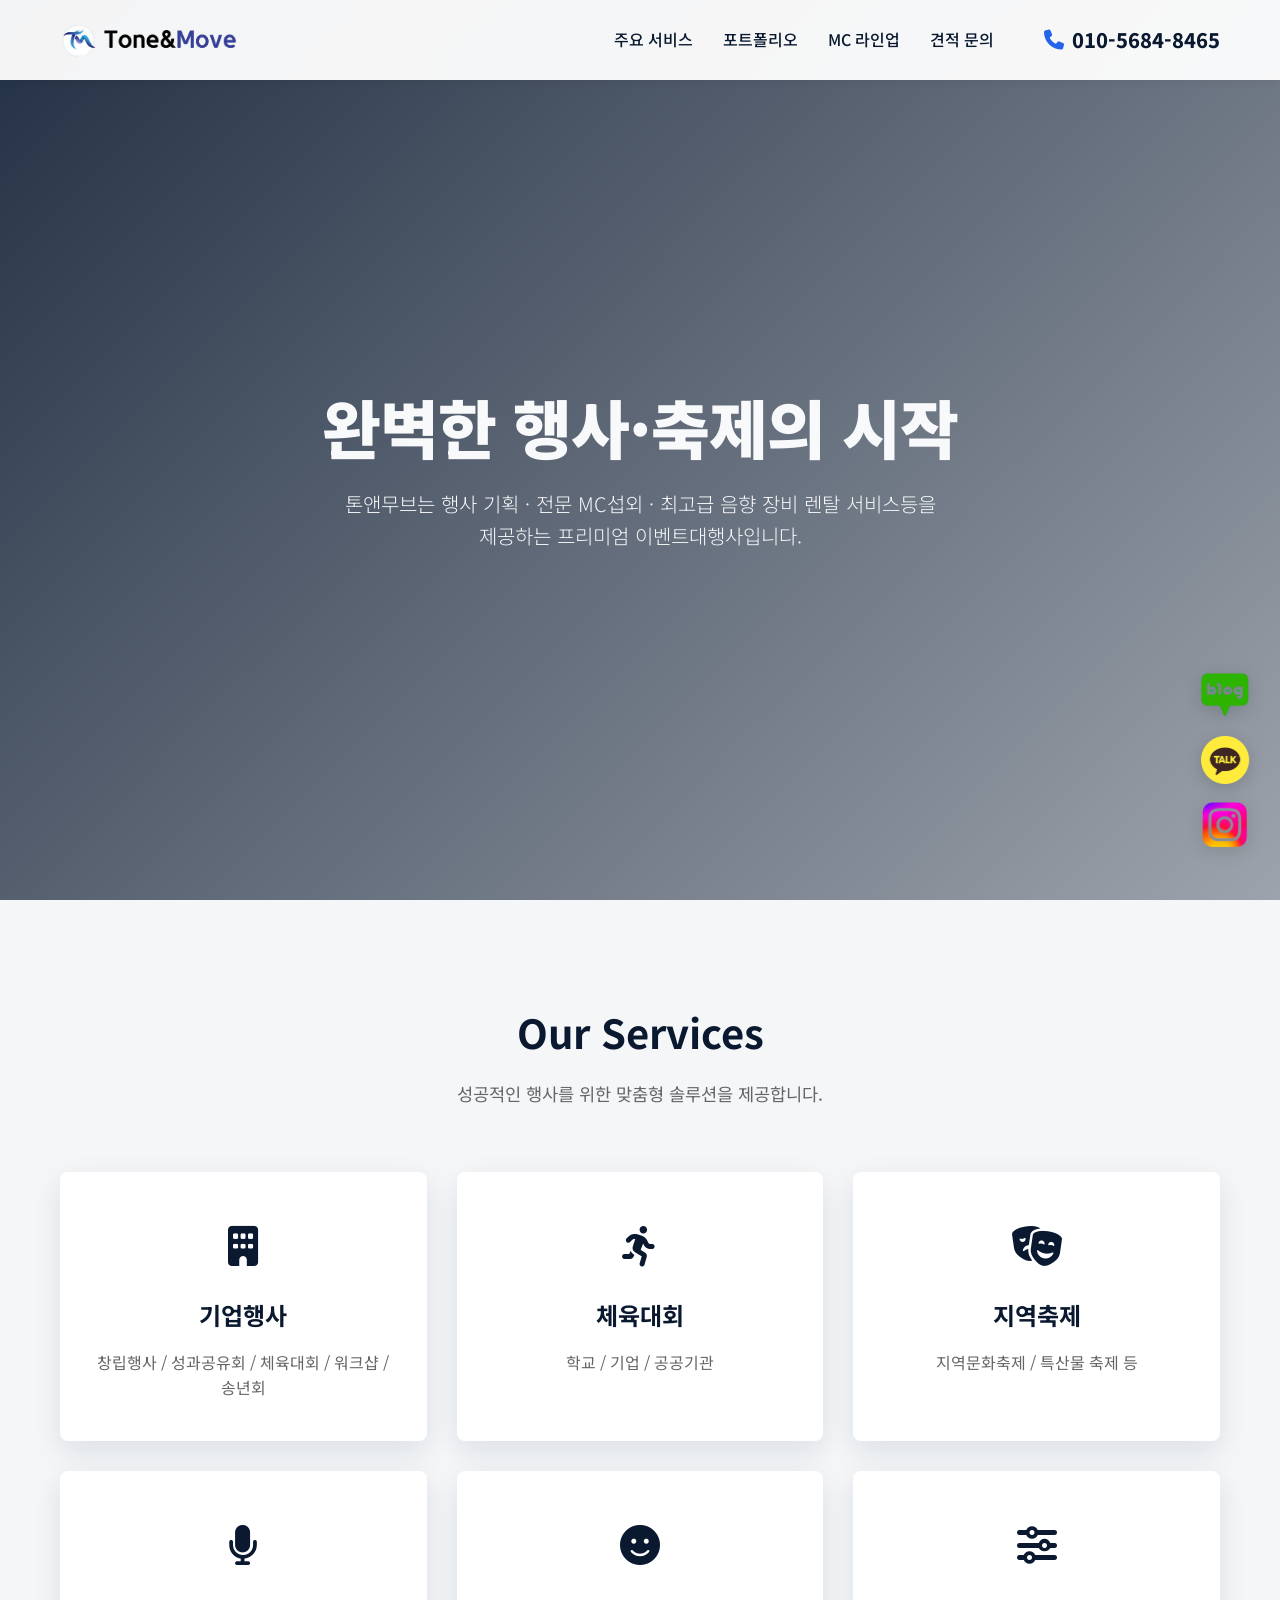
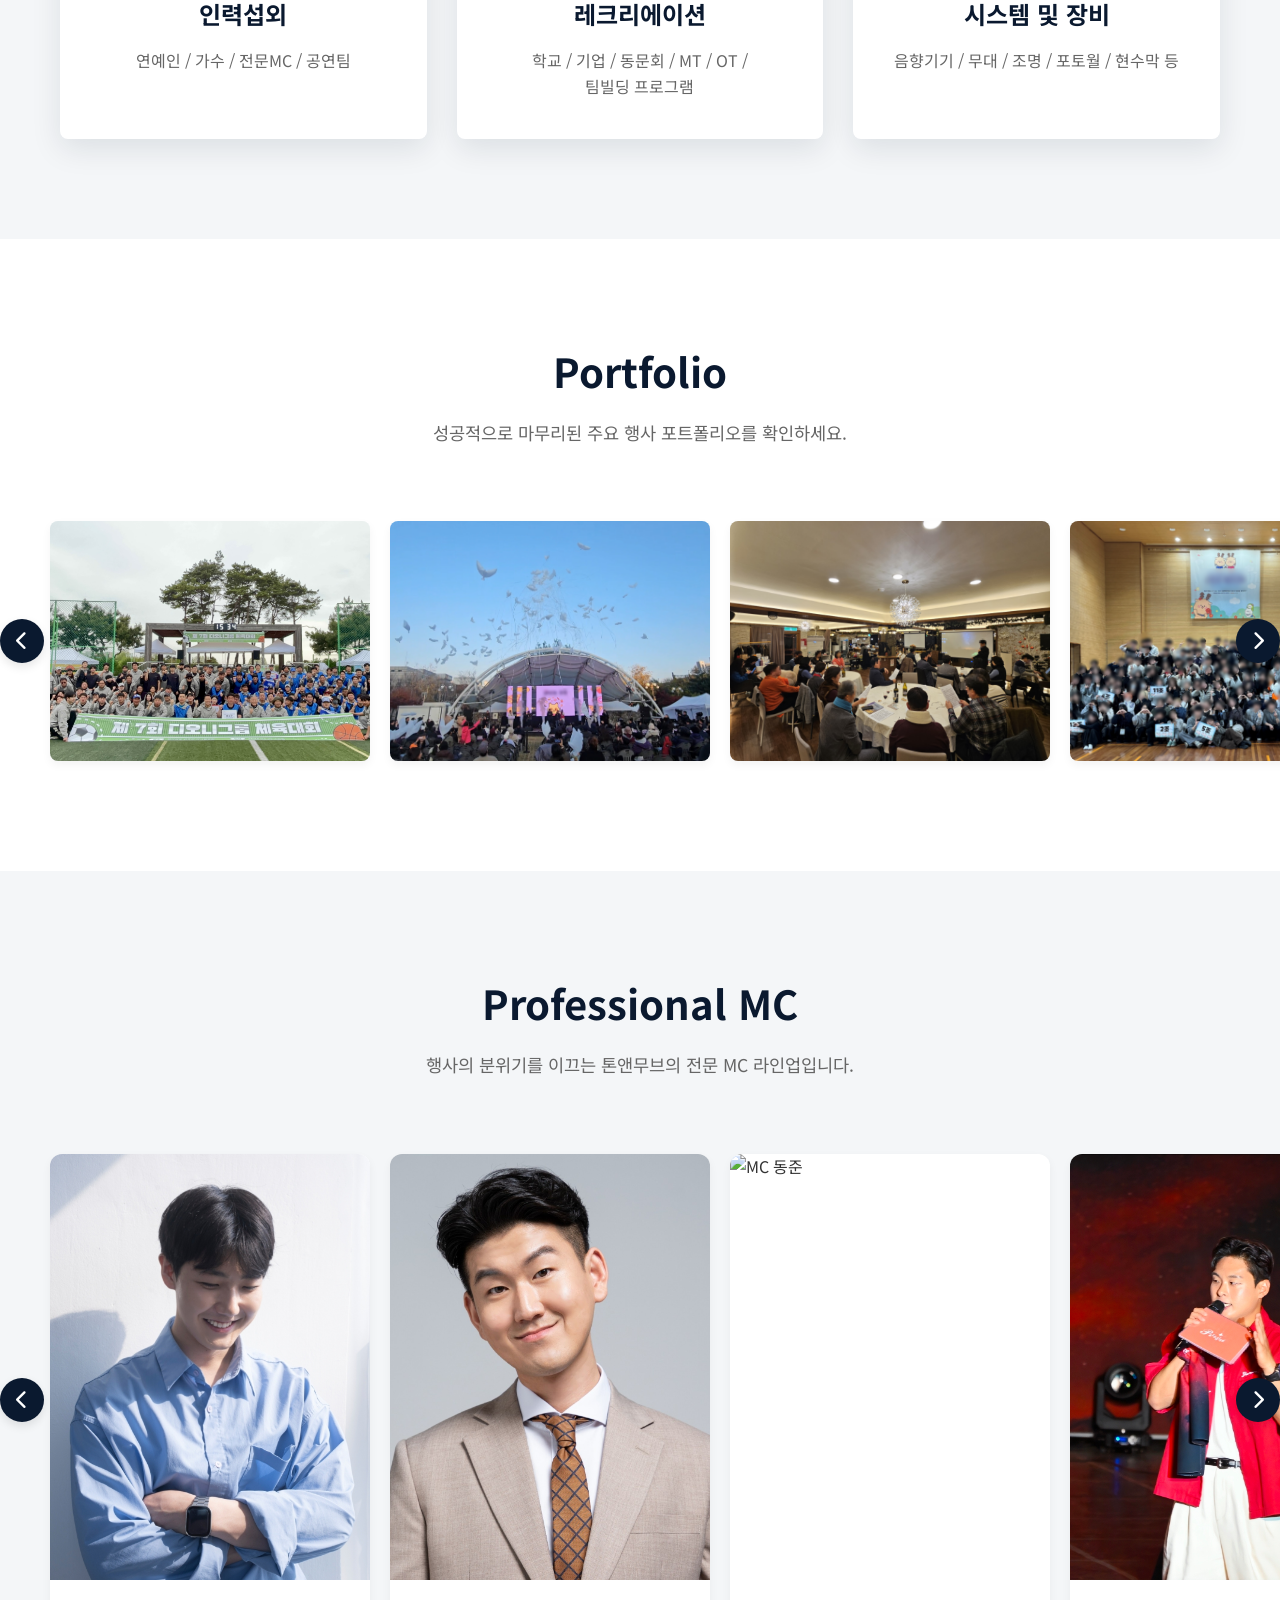
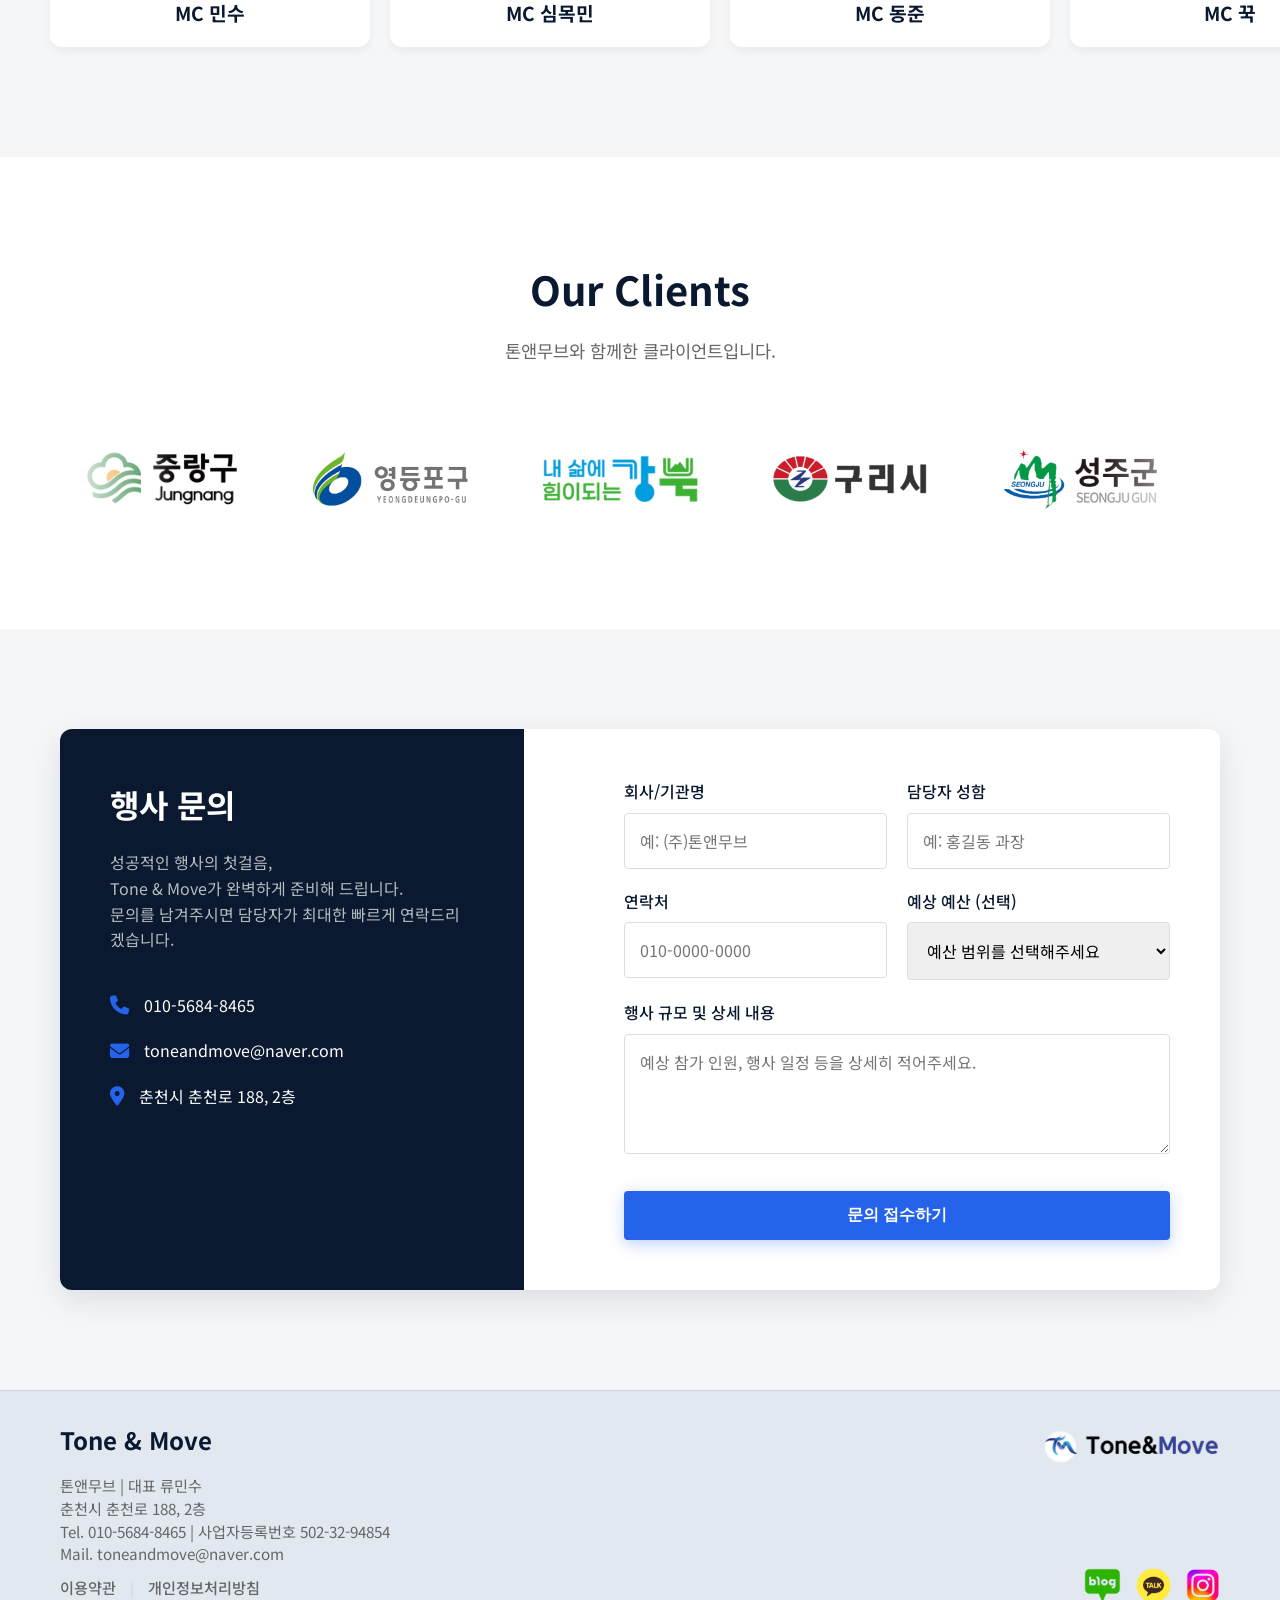
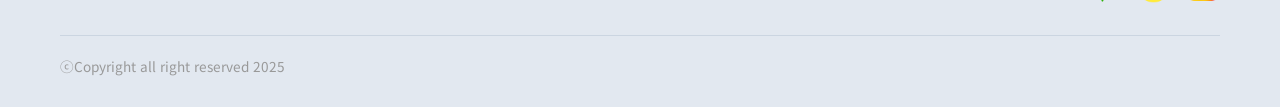
==== commit 769f968b: "Update index.html" ====
--- a/index.html
+++ b/index.html
@@ -258,12 +258,7 @@
                 </div>
                 
                 <div class="contact-form-wrap">
-                    <form 
-                        action="https://docs.google.com/forms/d/10IiPIw0vqMvxPtjJKTJMUdtiu25LBgCV6Y4LRqVJym4/formResponse" 
-                        method="POST" 
-                        target="blank_iframe"
-                        id="contactForm"
-                        onsubmit="alert('🎉 문의가 정상적으로 접수되었습니다. 확인 후 빠르게 연락드리겠습니다!'); setTimeout(function(){ document.getElementById('contactForm').reset(); }, 100); return true;">
+                    <form id="contactForm">
                         <div class="form-row">
                             <div class="form-group">
                                 <label class="form-label" for="company">회사/기관명</label>
@@ -299,7 +294,6 @@
                         
                         <button type="submit" class="btn btn-primary submit-btn">문의 접수하기</button>
                     </form>
-                    <iframe name="blank_iframe" id="blank_iframe" style="display:none;"></iframe>
                 </div>
             </div>
         </div>
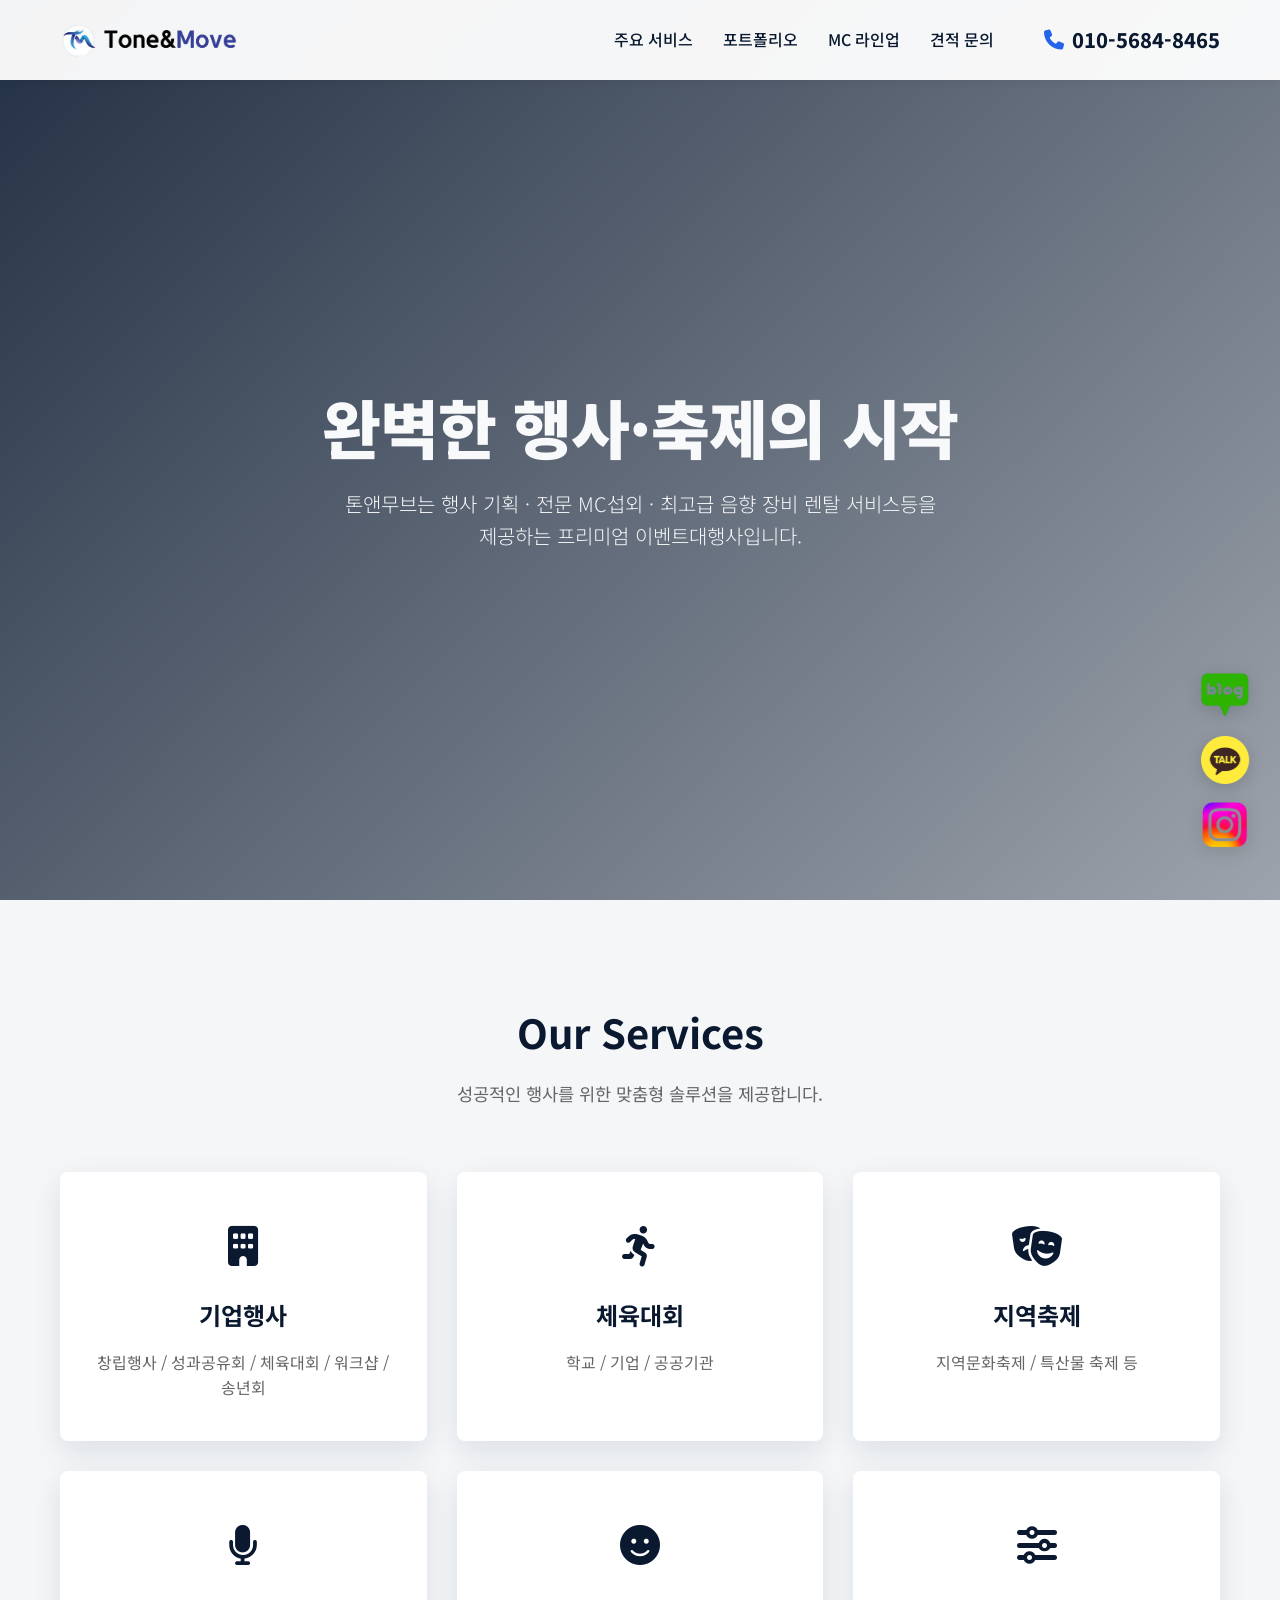
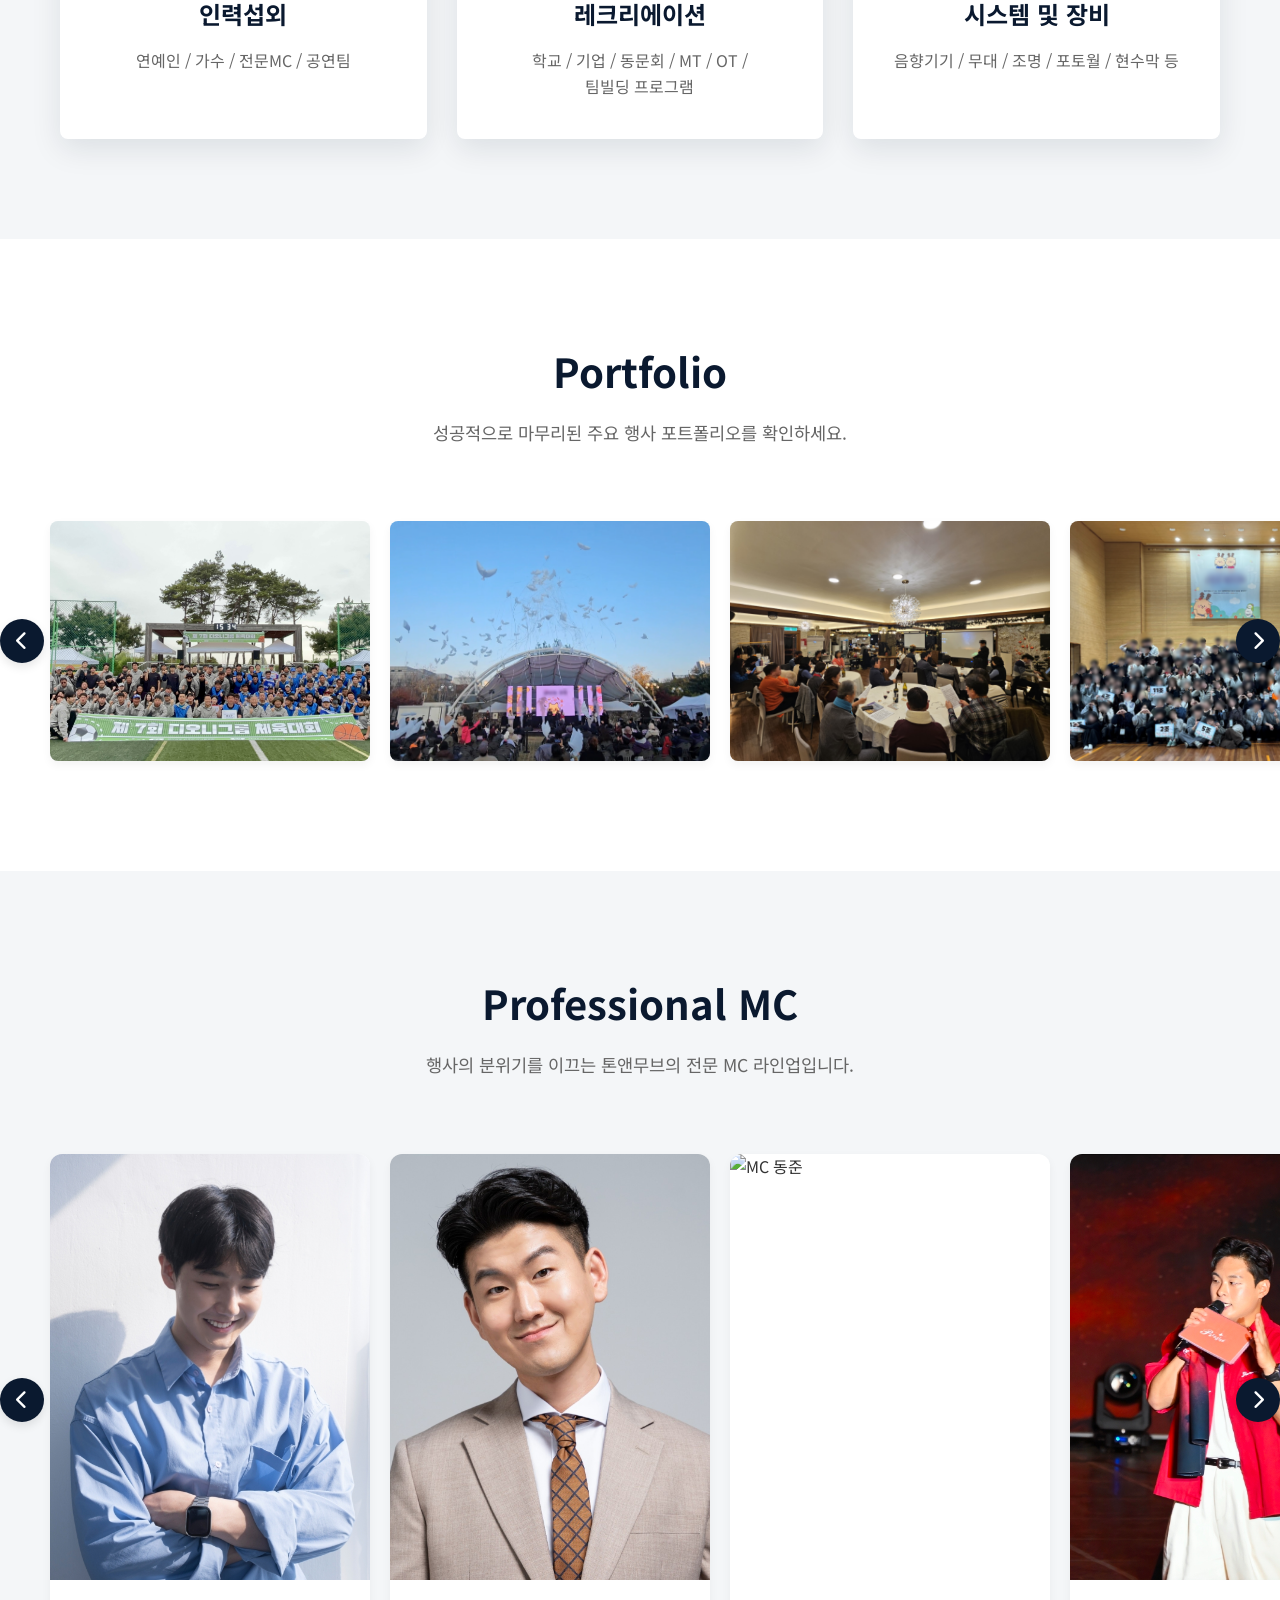
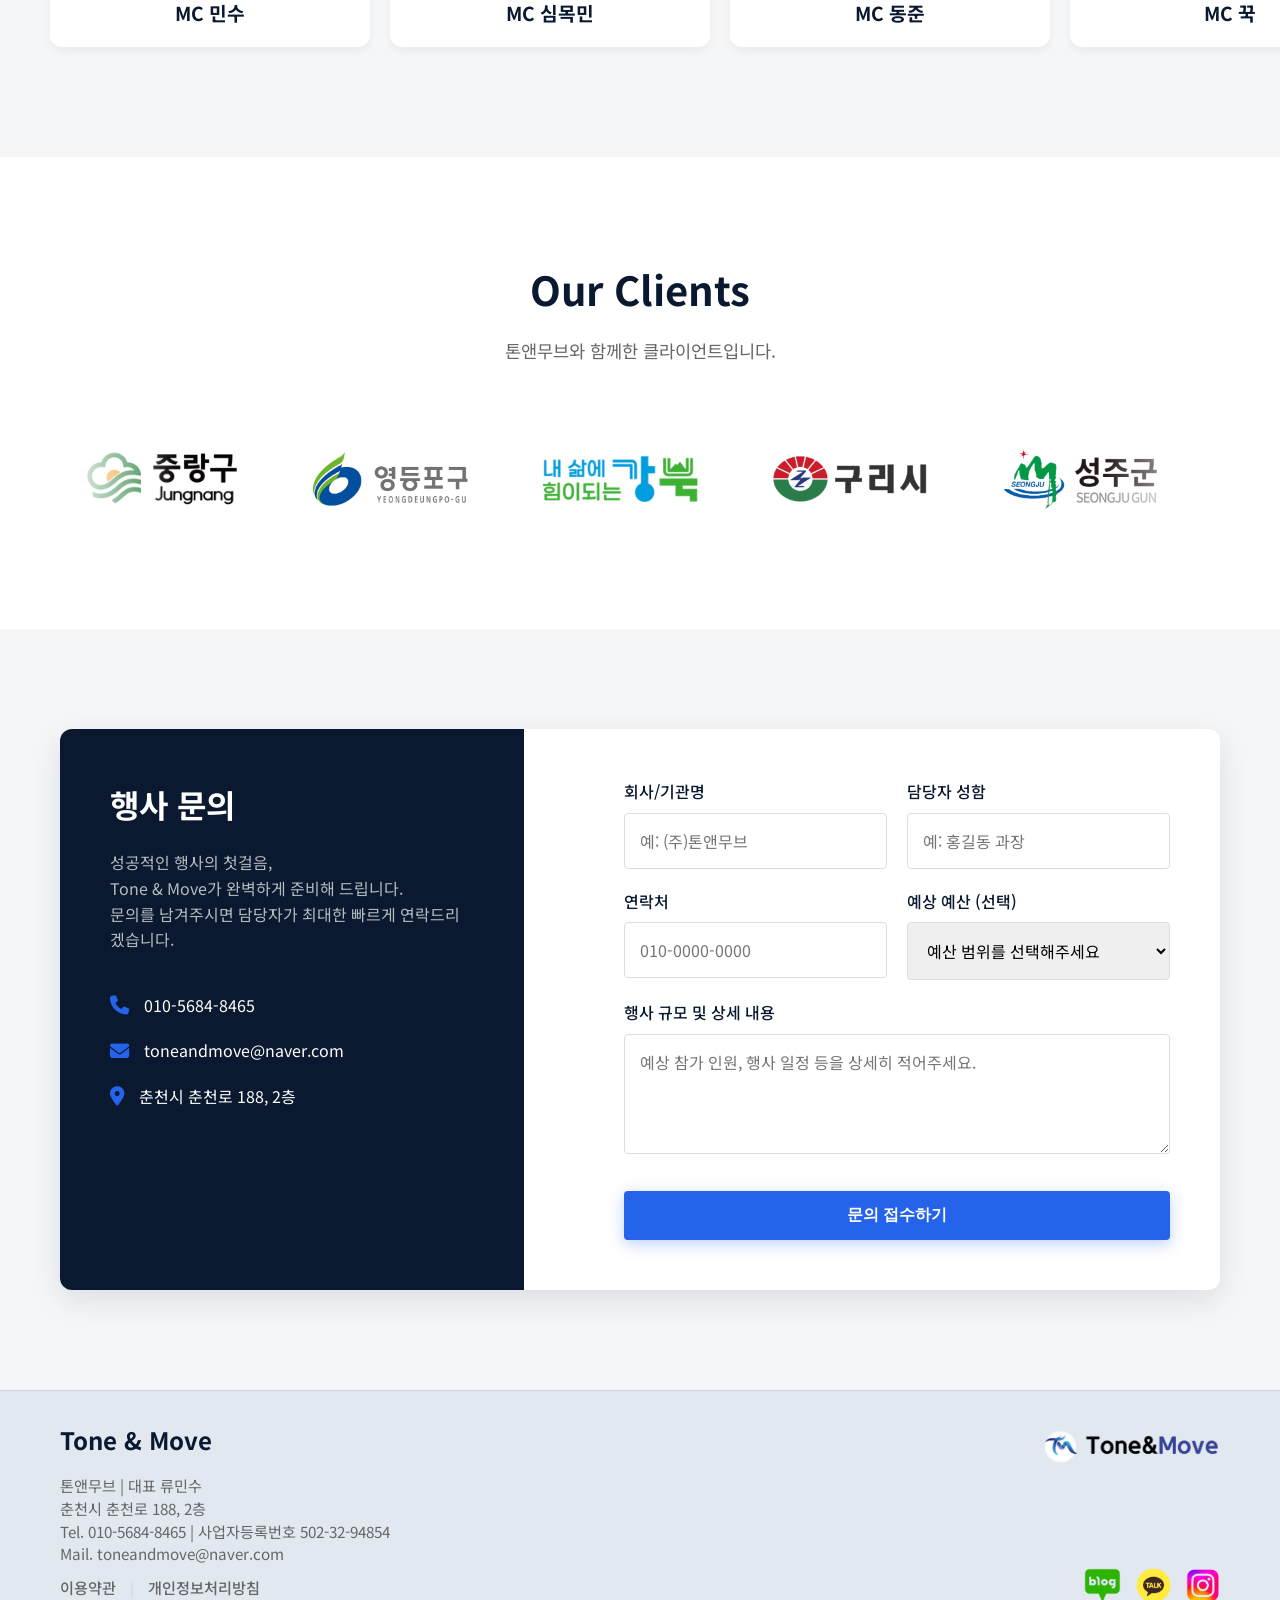
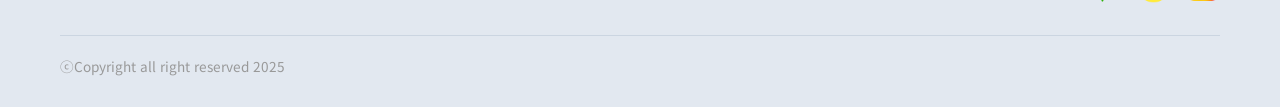
==== commit ae6fce3f: "Update index.html" ====
--- a/index.html
+++ b/index.html
@@ -258,7 +258,12 @@
                 </div>
                 
                 <div class="contact-form-wrap">
-                    <form id="contactForm">
+                    <form 
+                        action="https://docs.google.com/forms/d/e/1FAIpQLSdnGfberqKs4P8G0NYUaiHkkkG8vGPnHy-_aD4OQzVw8XBLlA/formResponse" 
+                        method="POST" 
+                        target="hidden_iframe"
+                        id="contactForm"
+                        onsubmit="window.submitted=true;">
                         <div class="form-row">
                             <div class="form-group">
                                 <label class="form-label" for="company">회사/기관명</label>
@@ -294,6 +299,9 @@
                         
                         <button type="submit" class="btn btn-primary submit-btn">문의 접수하기</button>
                     </form>
+                    
+                    <script type="text/javascript">var submitted = false;</script>
+                    <iframe name="hidden_iframe" id="hidden_iframe" style="display:none;" onload="if(window.submitted) { alert('🎉 문의가 정상적으로 접수되었습니다. 확인 후 빠르게 연락드리겠습니다!'); document.getElementById('contactForm').reset(); window.submitted = false; }"></iframe>
                 </div>
             </div>
         </div>
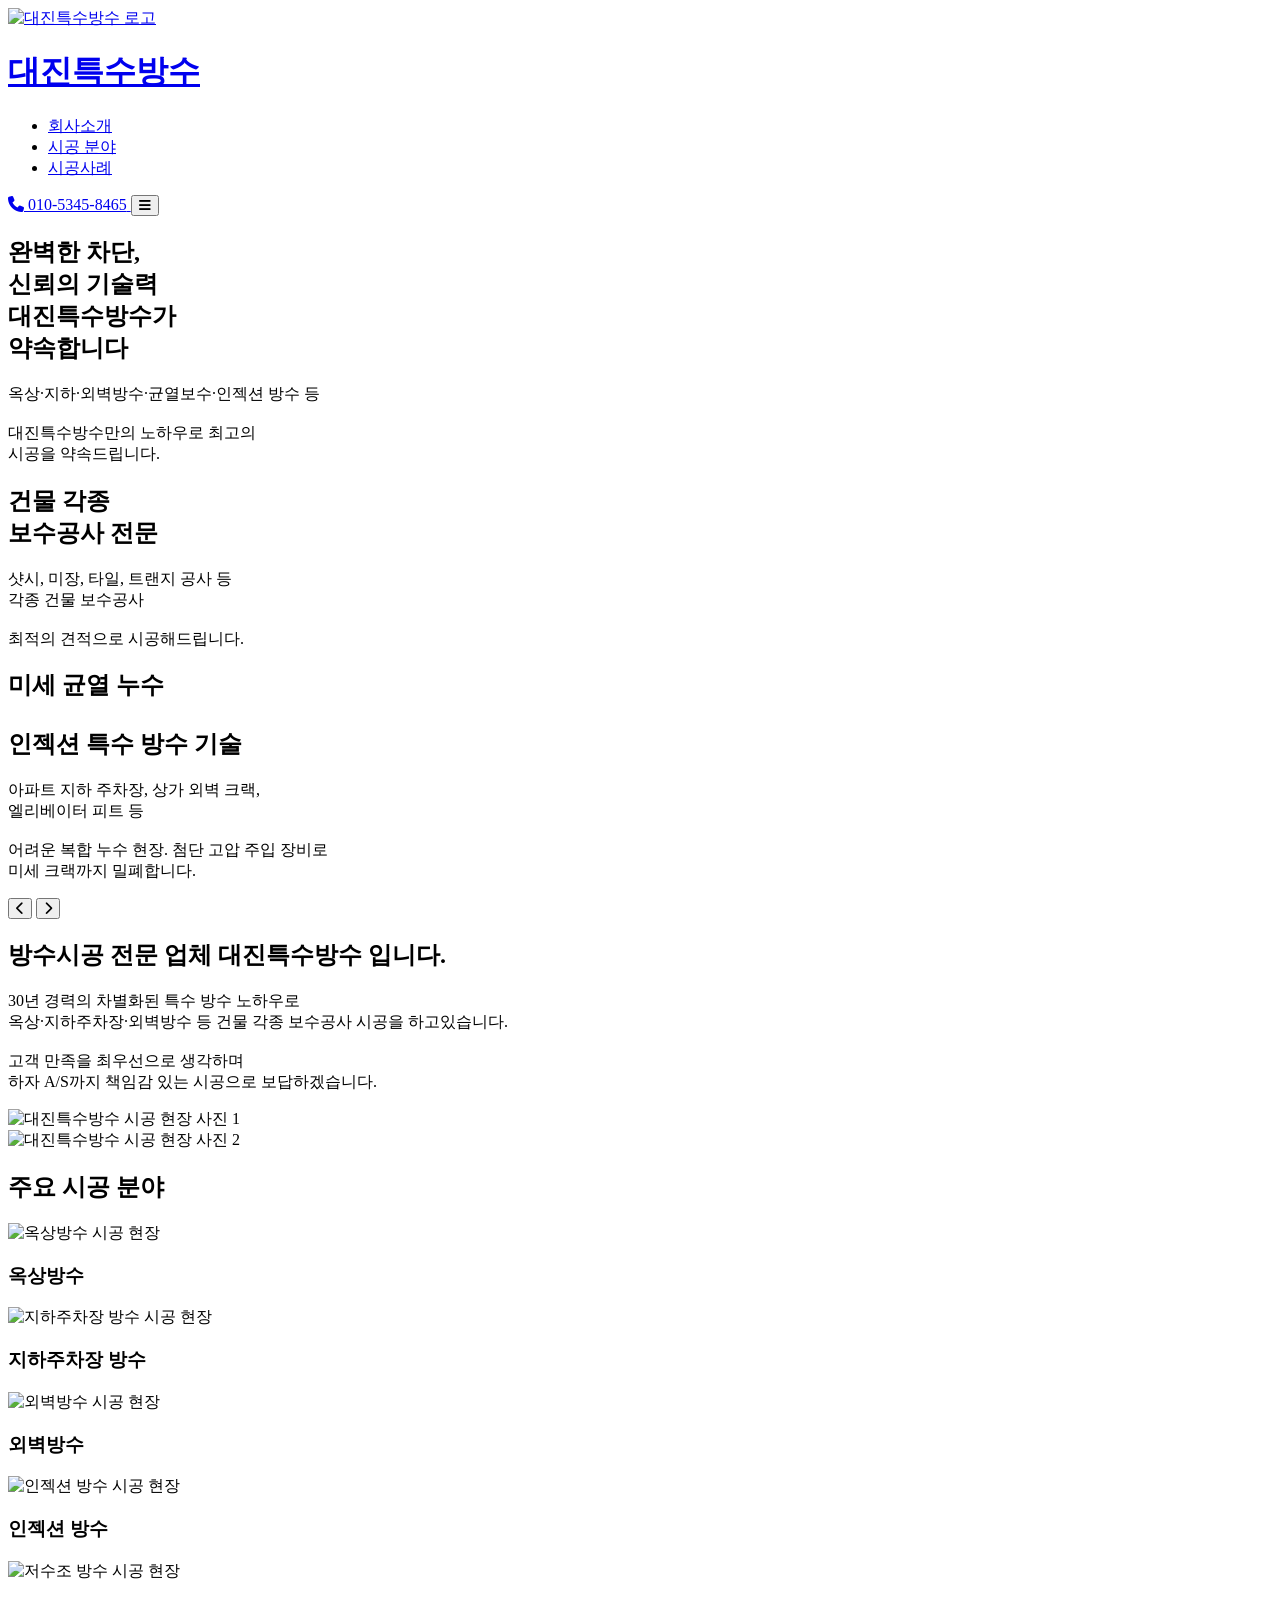
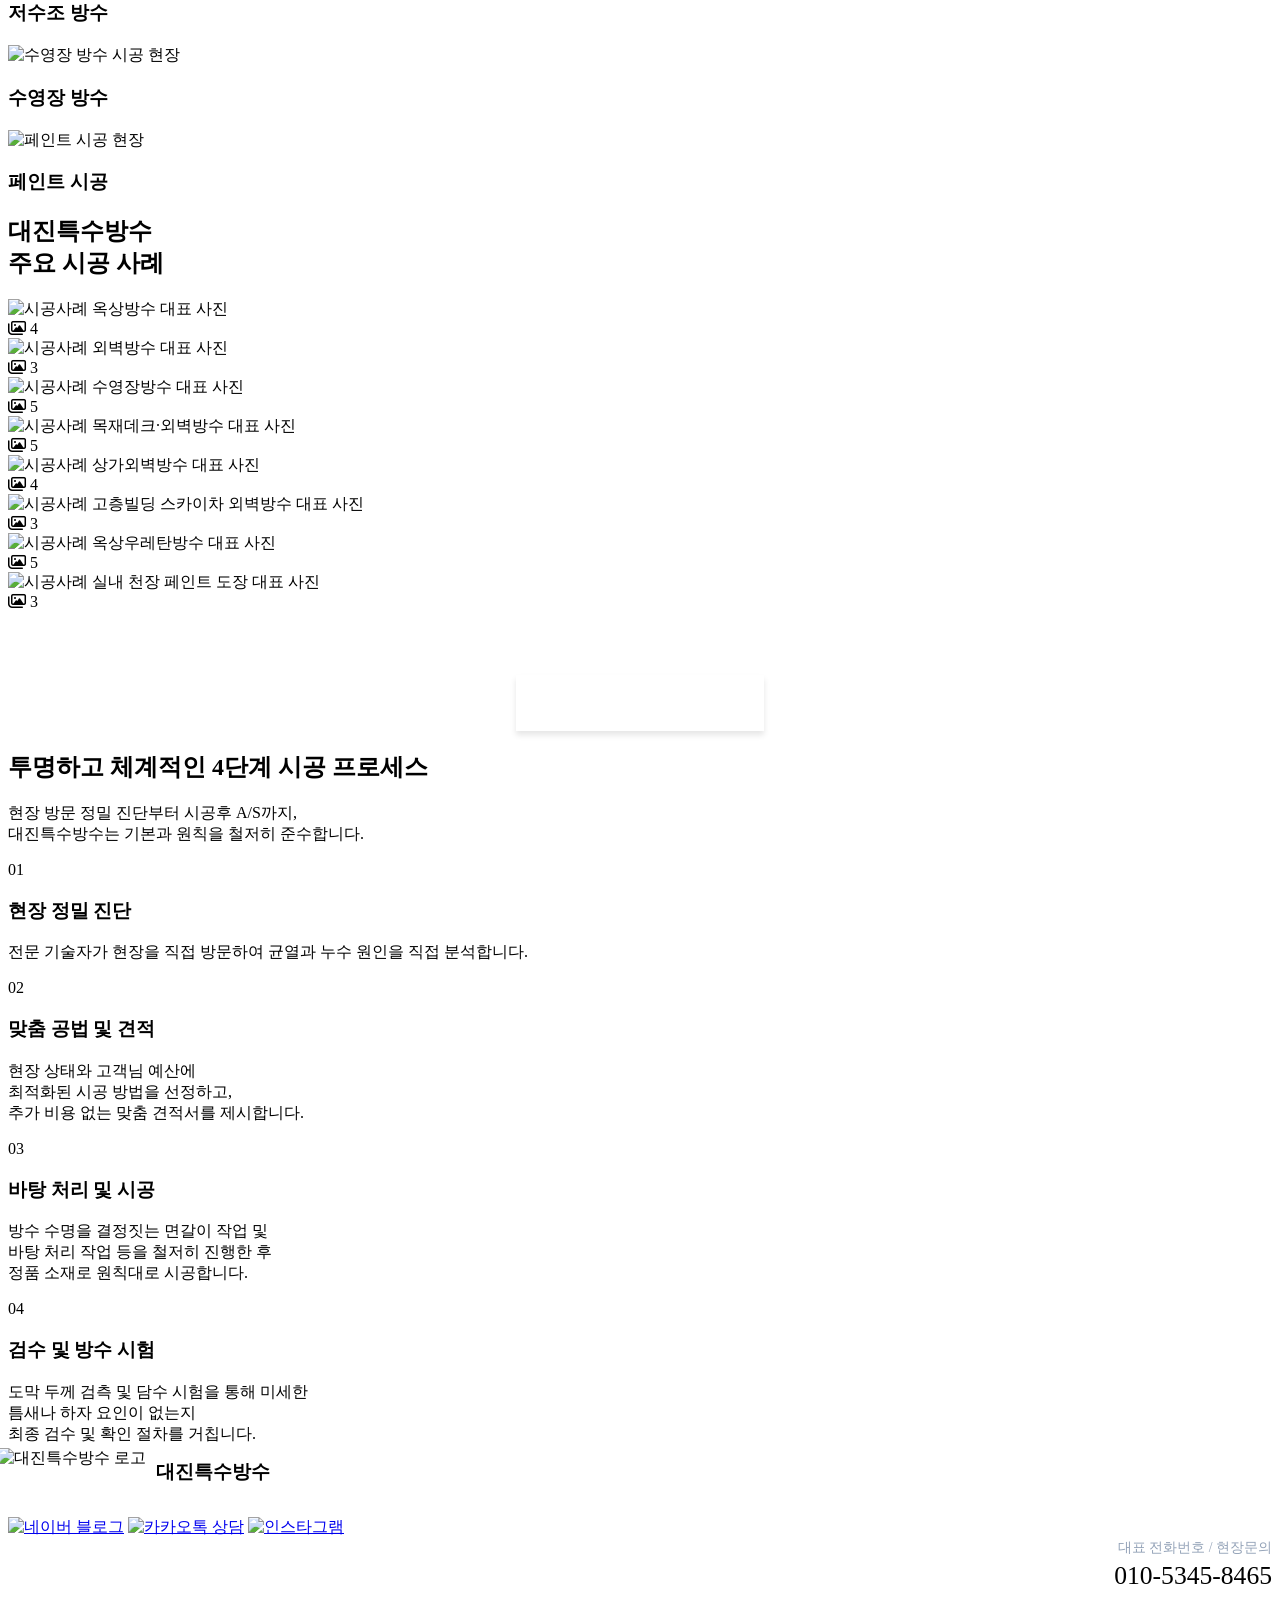
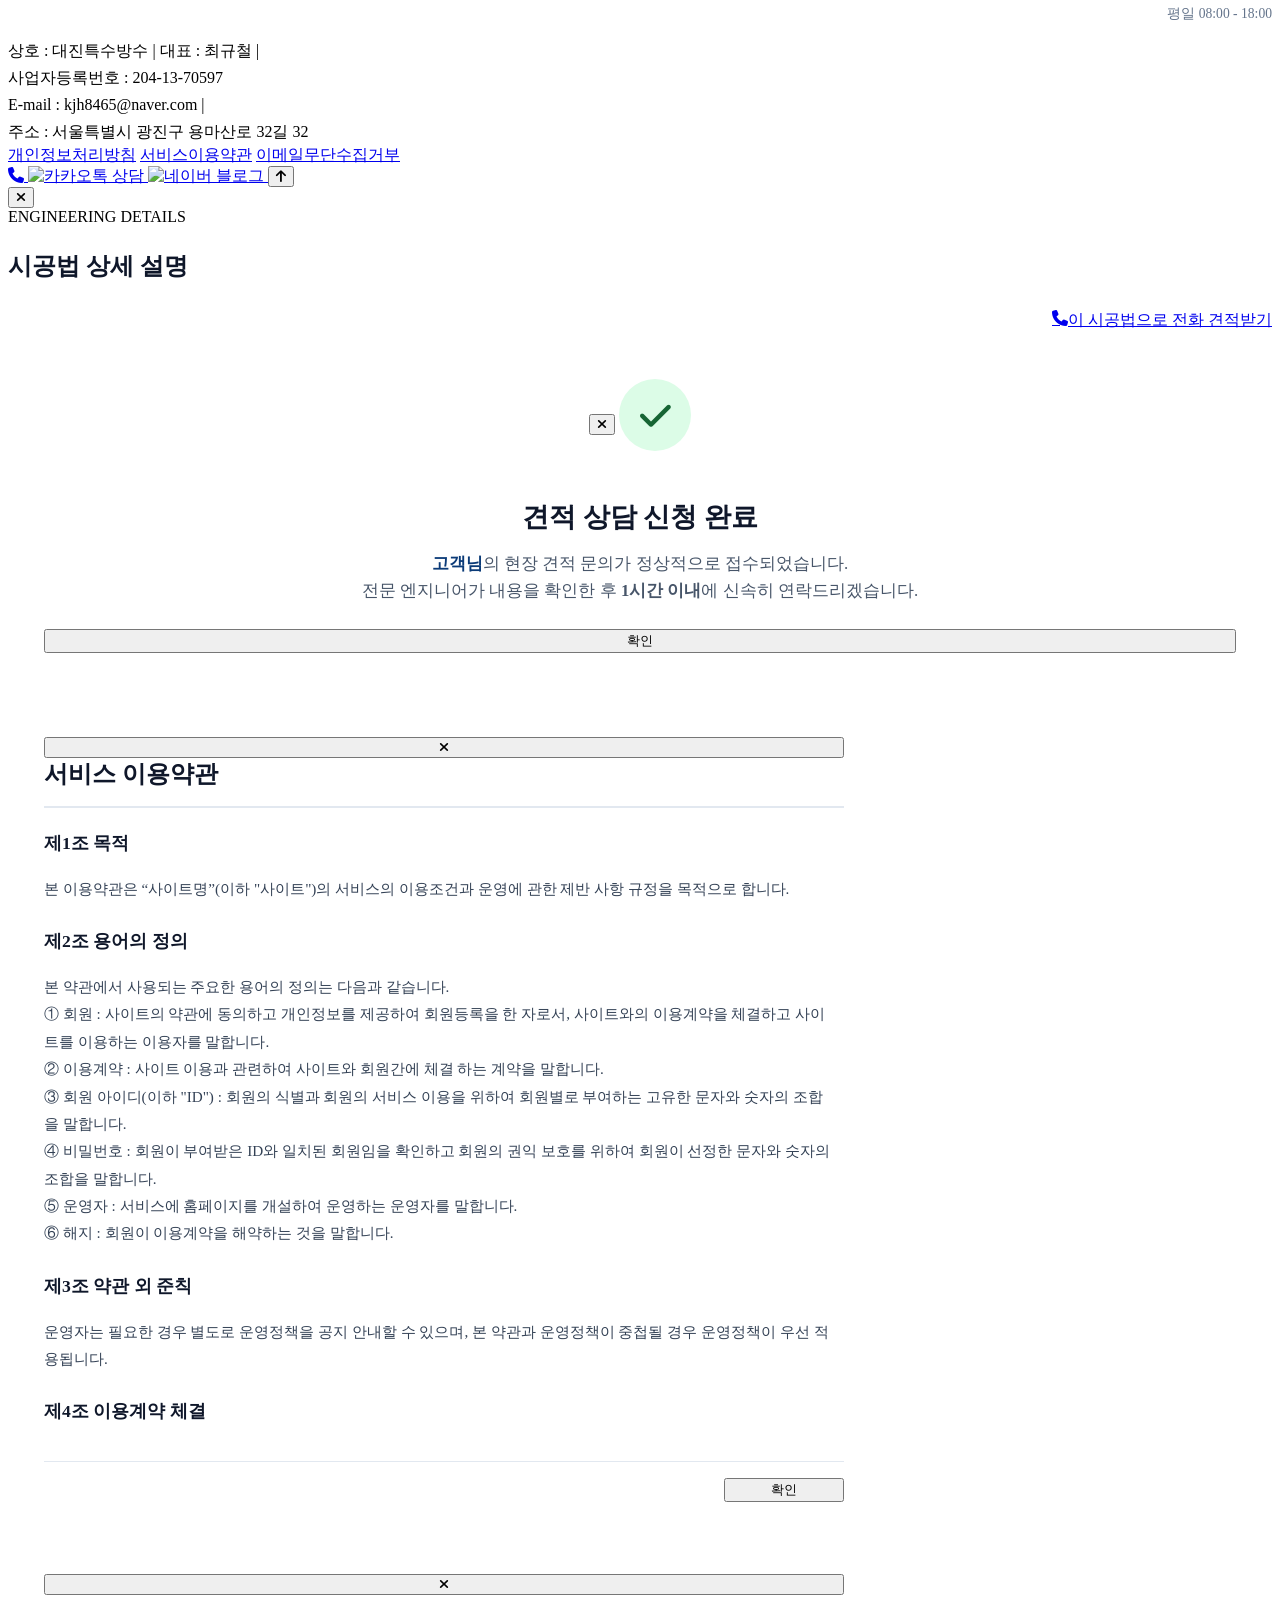
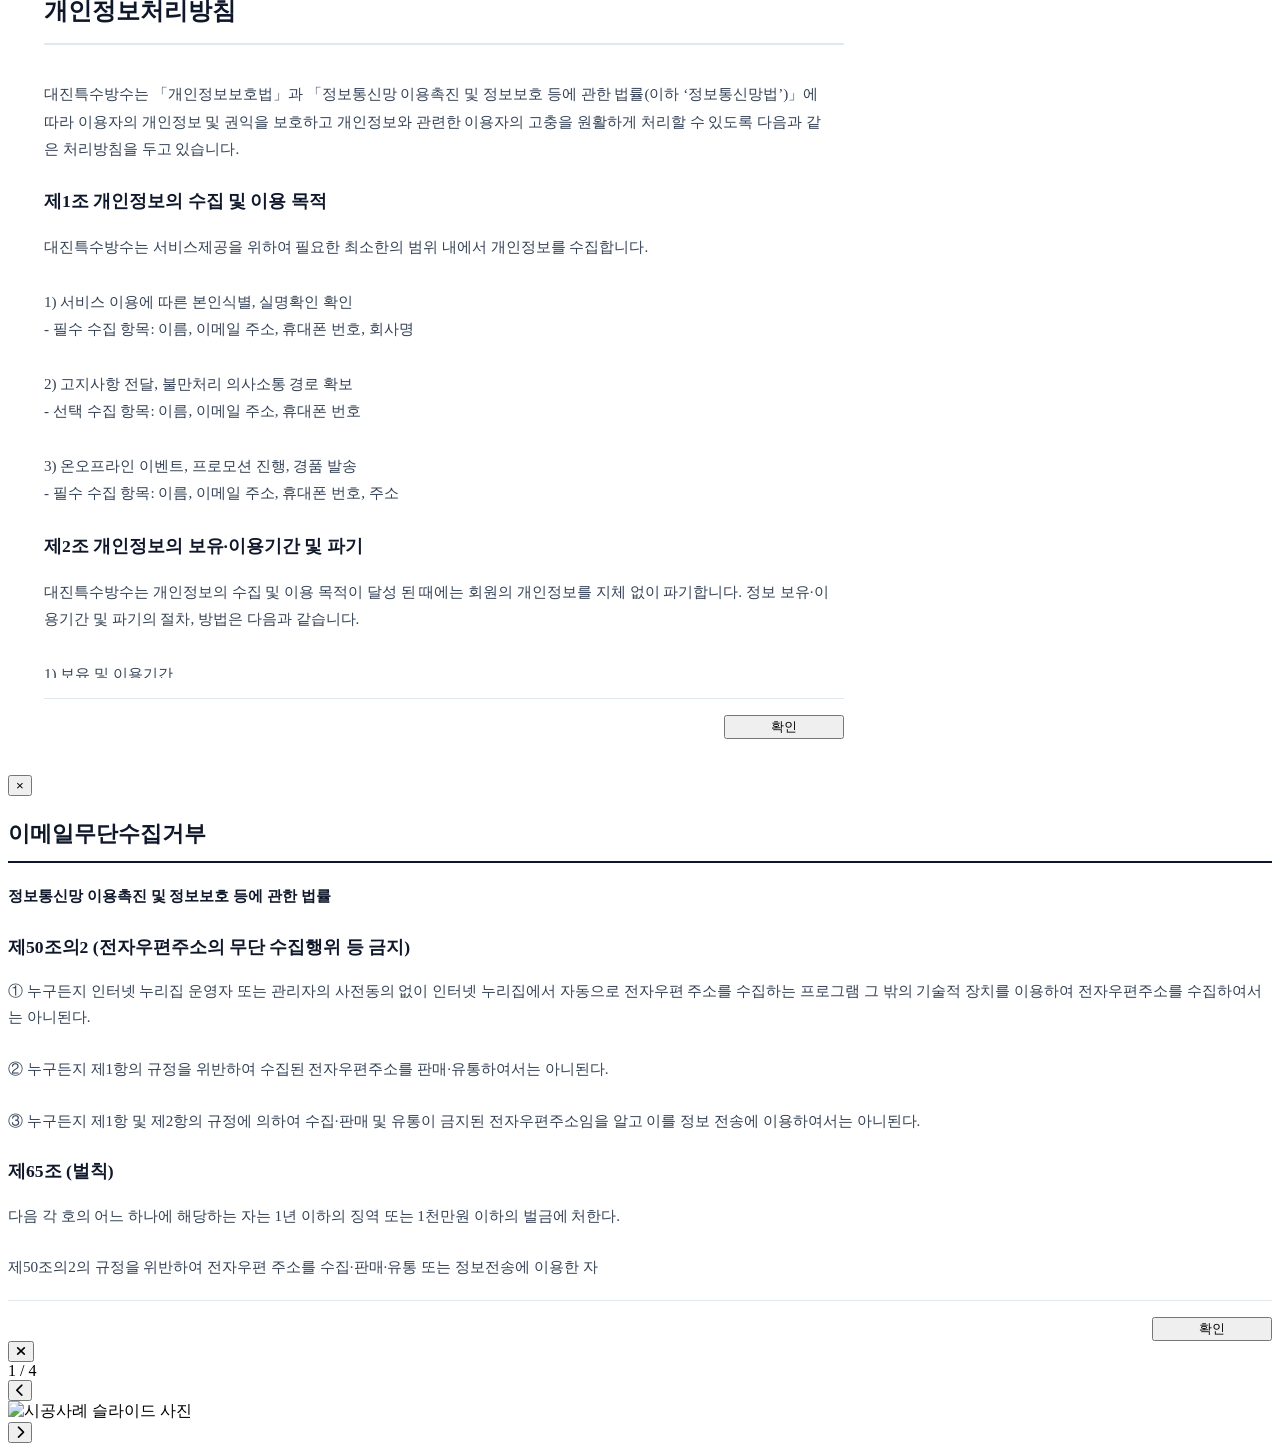
==== commit 3166658a: "Add files via upload" ====
--- a/index.html
+++ b/index.html
@@ -3,394 +3,553 @@
 <head>
     <meta charset="UTF-8">
     <meta name="viewport" content="width=device-width, initial-scale=1.0">
-    <title>이벤트 기획 및 대행 - 톤앤무브</title>
-    <link rel="stylesheet" href="style.css">
-    <!-- Font Awesome for Icons -->
-    <link rel="stylesheet" href="https://cdnjs.cloudflare.com/ajax/libs/font-awesome/6.4.0/css/all.min.css">
+    <title>대진특수방수</title>
+    <meta name="description" content="옥상·지하주차장·외벽방수 등 건물 각종 보수공사업체 대진특수방수입니다. 하자 A/S까지 책임감 있는 시공으로 보답하겠습니다. ">
+    <meta name="keywords" content="대진특수방수, 강남방수업체, 서울방수업체, 방수업체, 서초구방수업체, 송파구방수업체, 동대문구방수업체, 광진구방수업체, 중랑구방수업체, 지하주차장방수, 외벽방수, 수영장방수업체">
+    
+    <!-- Open Graph SEO -->
+    <meta property="og:title" content="대진특수방수">
+    <meta property="og:description" content="옥상,지하,외벽방수,인젝션방수 등 각종 건물 보수 업체 대진특수방수입니다.">
+    <meta property="og:type" content="website">
+    
+    <!-- FontAwesome Icons -->
+    <link rel="stylesheet" href="https://cdnjs.cloudflare.com/ajax/libs/font-awesome/6.5.1/css/all.min.css">
+    
+    <!-- Stylesheet -->
+    <link rel="stylesheet" href="assets/css/styles.css?v=2.1">
 </head>
 <body>
-    <!-- Header -->
-    <header id="header">
-        <div class="container nav-container">
-            <a href="#" class="logo"><img src="Logo.png" alt="Tone & Move Logo"></a>
-            <ul class="nav-links">
-                <li><a href="#services">주요 서비스</a></li>
-                <li><a href="#reference">포트폴리오</a></li>
-                <li><a href="#mc">MC 라인업</a></li>
-                <li><a href="#contact">견적 문의</a></li>
-                <li class="nav-phone"><i class="fa-solid fa-phone"></i> 010-5684-8465</li>
-            </ul>
+
+    <!-- ==========================================================================
+       MAIN HEADER & NAVIGATION (헤더 & 메뉴)
+       ========================================================================== -->
+    <header class="header">
+        <div class="container header-inner">
+            <!-- Logo Area (사용자가 나중에 이미지 로고로 교체하기 쉽게 모듈화) -->
+            <a href="#" class="logo" title="대진특수방수 홈으로 이동">
+                <img src="assets/images/logo.png" alt="대진특수방수 로고" class="logo-img" style="height: 38px; width: auto; object-fit: contain;">
+                <div class="logo-text-box">
+                    <h1 class="logo-title">대진특수방수</h1>
+                </div>
+            </a>
+
+            <!-- Navigation Links -->
+            <nav>
+                <ul class="nav-list">
+                    <li class="nav-item">
+                        <a href="#about" class="nav-link">
+                            <span>회사소개</span>
+                        </a>
+                    </li>
+                    <li class="nav-item">
+                        <a href="#methods" class="nav-link">
+                            <span>시공 분야</span>
+                        </a>
+                    </li>
+                    <li class="nav-item">
+                        <a href="portfolio.html" class="nav-link">
+                            <span>시공사례</span>
+                        </a>
+                    </li>
+                </ul>
+            </nav>
+
+            <!-- Header Action CTA Buttons -->
+            <div class="header-actions">
+                <a href="tel:010-5345-8465" class="btn-phone">
+                    <i class="fa-solid fa-phone"></i>
+                    <span>010-5345-8465</span>
+                </a>
+                <button type="button" class="mobile-menu-btn" id="mobileMenuBtn" aria-label="메뉴 열기">
+                    <i class="fa-solid fa-bars"></i>
+                </button>
+            </div>
         </div>
     </header>
 
-    <!-- Hero Section -->
-    <section class="hero" id="home">
-        <div class="hero-bg hero-bg-1"></div>
-        <div class="hero-bg hero-bg-2"></div>
-        <div class="hero-bg hero-bg-3"></div>
-        <div class="hero-bg hero-bg-4"></div>
-        <div class="hero-bg hero-bg-5"></div>
-        <div class="hero-overlay"></div>
-        <div class="container hero-content">
-            <h1 class="hero-title">완벽한 행사·축제의 시작</h1>
-            <p class="hero-desc">톤앤무브는 행사 기획 · 전문 MC섭외 · 최고급 음향 장비 렌탈 서비스등을<br>제공하는 프리미엄 이벤트대행사입니다.</p>
+    <!-- ==========================================================================
+       HERO CAROUSEL SECTION (메인 히어로 배너)
+       ========================================================================== -->
+    <section class="hero-section">
+        <div class="hero-slider">
+            <!-- Slide 1 -->
+            <div class="hero-slide active">
+                <div class="hero-bg" style="background-image: url('assets/images/hero.png');"></div>
+                <div class="hero-overlay"></div>
+                <div class="container hero-content">
+                    <h2 class="hero-title">
+                        완벽한 차단, <br class="mobile-br">신뢰의 기술력<br>
+                        <span>대진특수방수</span>가 <br class="mobile-br">약속합니다
+                    </h2>
+                    <p class="hero-subtitle">
+                        옥상·지하·외벽방수·균열보수·인젝션 방수 등<br class="pc-br"><br class="mobile-br">
+                        대진특수방수만의 노하우로 최고의 <br class="mobile-br">시공을 약속드립니다.
+                    </p>
+                </div>
+            </div>
+
+            <!-- Slide 2 -->
+            <div class="hero-slide">
+                <div class="hero-bg" style="background-image: url('assets/images/case_roof.png');"></div>
+                <div class="hero-overlay"></div>
+                <div class="container hero-content">
+                    <h2 class="hero-title">
+                        건물 각종 <br class="mobile-br"><span>보수공사</span> 전문
+                    </h2>
+                    <p class="hero-subtitle">
+                        샷시, 미장, 타일, 트랜지 공사 등 <br class="mobile-br">각종 건물 보수공사<br class="pc-br"><br class="mobile-br">
+                        최적의 견적으로 시공해드립니다.
+                    </p>
+                </div>
+            </div>
+
+            <!-- Slide 3 -->
+            <div class="hero-slide">
+                <div class="hero-bg" style="background-image: url('assets/images/case_wall.png');"></div>
+                <div class="hero-overlay"></div>
+                <div class="container hero-content">
+                    <h2 class="hero-title">
+                        미세 균열 누수<br class="pc-br"><br class="mobile-br">
+                        <span>인젝션 특수 방수</span> 기술
+                    </h2>
+                    <p class="hero-subtitle">
+                        아파트 지하 주차장, 상가 외벽 크랙, <br class="mobile-br">엘리베이터 피트 등<br class="pc-br"><br class="mobile-br">
+                        어려운 복합 누수 현장. 첨단 고압 주입 장비로 <br class="mobile-br">미세 크랙까지 밀폐합니다.
+                    </p>
+                </div>
+            </div>
+        </div>
+
+        <!-- Slider Controls -->
+        <div class="hero-controls">
+            <div class="hero-dots">
+                <span class="hero-dot active" title="1번 슬라이드"></span>
+                <span class="hero-dot" title="2번 슬라이드"></span>
+                <span class="hero-dot" title="3번 슬라이드"></span>
+            </div>
+            <div class="hero-arrows">
+                <button type="button" class="hero-arrow" id="heroPrev" aria-label="이전 슬라이드">
+                    <i class="fa-solid fa-chevron-left"></i>
+                </button>
+                <button type="button" class="hero-arrow" id="heroNext" aria-label="다음 슬라이드">
+                    <i class="fa-solid fa-chevron-right"></i>
+                </button>
+            </div>
         </div>
     </section>
 
-    <!-- Services Section -->
-    <section class="services" id="services">
+    <!-- ==========================================================================
+
+    <!-- ==========================================================================
+       4 CORE SERVICE PILLARS (SERVICE SECTION)
+       ========================================================================== -->
+    <main>
+        <section class="service-section" id="about">
+            <div class="container">
+                <div class="about-intro-grid">
+                    <!-- Left: Left-aligned Intro Text -->
+                    <div class="about-intro-left">
+                        <h2 class="about-intro-title">방수시공 전문 업체 <span>대진특수방수</span> 입니다.</h2>
+                        <p class="about-intro-desc">
+                            30년 경력의 차별화된 특수 방수 노하우로<br>
+                            옥상·지하주차장·외벽방수 등 건물 각종 보수공사 시공을 하고있습니다.<br><br>
+                            고객 만족을 최우선으로 생각하며<br>
+                            하자 A/S까지 책임감 있는 시공으로 보답하겠습니다.
+                        </p>
+                    </div>
+
+                    <!-- Right: Overlapping Photo Collage (사진 2개 오버랩 배치) -->
+                    <div class="about-intro-right">
+                        <div class="about-collage">
+                            <div class="about-img-box about-img-1">
+                                <img src="assets/images/about_intro_1.png" alt="대진특수방수 시공 현장 사진 1">
+                            </div>
+                            <div class="about-img-box about-img-2">
+                                <img src="assets/images/about_intro_2.jpg" alt="대진특수방수 시공 현장 사진 2">
+                            </div>
+                        </div>
+                    </div>
+                </div>
+            </div>
+        </section>
+
+        <!-- ==========================================================================
+           SPECIAL WATERPROOFING METHODS (방수시공법 안내)
+           ========================================================================== -->
+        <section class="method-section" id="methods">
+            <div class="container">
+                <div class="section-header">
+                    <h2 class="section-title">주요 시공 분야</h2>
+                </div>
+
+                <div class="area-grid">
+                    <!-- Area 1: 옥상방수 -->
+                    <div class="area-card">
+                        <div class="area-img-box">
+                            <img src="assets/images/area_1.jpg" alt="옥상방수 시공 현장">
+                        </div>
+                        <div class="area-title-box">
+                            <h3 class="area-title">옥상방수</h3>
+                        </div>
+                    </div>
+
+                    <!-- Area 2: 지하주차장 방수 -->
+                    <div class="area-card">
+                        <div class="area-img-box">
+                            <img src="assets/images/area_2.jpg" alt="지하주차장 방수 시공 현장">
+                        </div>
+                        <div class="area-title-box">
+                            <h3 class="area-title">지하주차장 방수</h3>
+                        </div>
+                    </div>
+
+                    <!-- Area 3: 외벽방수 -->
+                    <div class="area-card">
+                        <div class="area-img-box">
+                            <img src="assets/images/area_3.png" alt="외벽방수 시공 현장">
+                        </div>
+                        <div class="area-title-box">
+                            <h3 class="area-title">외벽방수</h3>
+                        </div>
+                    </div>
+
+                    <!-- Area 4: 인젝션 방수 -->
+                    <div class="area-card">
+                        <div class="area-img-box">
+                            <img src="assets/images/area_4.jpg" alt="인젝션 방수 시공 현장">
+                        </div>
+                        <div class="area-title-box">
+                            <h3 class="area-title">인젝션 방수</h3>
+                        </div>
+                    </div>
+
+                    <!-- Area 5: 저수조 방수 -->
+                    <div class="area-card">
+                        <div class="area-img-box">
+                            <img src="assets/images/area_5.jpg" alt="저수조 방수 시공 현장">
+                        </div>
+                        <div class="area-title-box">
+                            <h3 class="area-title">저수조 방수</h3>
+                        </div>
+                    </div>
+
+                    <!-- Area 6: 수영장 방수 -->
+                    <div class="area-card">
+                        <div class="area-img-box">
+                            <img src="assets/images/area_6.png" alt="수영장 방수 시공 현장">
+                        </div>
+                        <div class="area-title-box">
+                            <h3 class="area-title">수영장 방수</h3>
+                        </div>
+                    </div>
+
+                    <!-- Area 7: 페인트 시공 -->
+                    <div class="area-card">
+                        <div class="area-img-box">
+                            <img src="assets/images/area_7.jpg" alt="페인트 시공 현장">
+                        </div>
+                        <div class="area-title-box">
+                            <h3 class="area-title">페인트 시공</h3>
+                        </div>
+                    </div>
+                </div>
+            </div>
+        </section>
+
+        <!-- ==========================================================================
+           CONSTRUCTION CASES PORTFOLIO (시공사례 쇼케이스)
+           ========================================================================== -->
+        <section class="portfolio-section" id="portfolio">
+            <div class="container">
+                <div class="section-header">
+                    <h2 class="section-title">대진특수방수 <br class="mobile-br">주요 시공 사례</h2>
+                </div>
+
+                <!-- Sharp-cornered Photo Gallery Grid (글씨 없이 사진만 표시) -->
+                <div class="photo-grid">
+                    <!-- Card 1: 옥상방수 현장 앨범 (클릭 시 4장 갤러리 슬라이드) -->
+                    <div class="photo-card gallery-trigger" data-gallery='["assets/images/case_roof_1_1.jpg", "assets/images/case_roof_1_2.jpg", "assets/images/case_roof_1_3.jpg", "assets/images/case_roof_1_4.jpg"]' style="cursor: pointer; position: relative;" title="클릭하여 사진 슬라이드 보기">
+                        <img src="assets/images/case_roof_1_1.jpg" alt="시공사례 옥상방수 대표 사진">
+                        <div class="album-badge">
+                            <i class="fa-regular fa-images"></i>
+                            <span>4</span>
+                        </div>
+                    </div>
+                    <!-- Card 2: 외벽방수 현장 앨범 (클릭 시 3장 갤러리 슬라이드) -->
+                    <div class="photo-card gallery-trigger" data-gallery='["assets/images/case_wall_2_1.jpg", "assets/images/case_wall_2_2.jpg", "assets/images/case_wall_2_3.jpg"]' style="cursor: pointer; position: relative;" title="클릭하여 사진 슬라이드 보기">
+                        <img src="assets/images/case_wall_2_1.jpg" alt="시공사례 외벽방수 대표 사진">
+                        <div class="album-badge">
+                            <i class="fa-regular fa-images"></i>
+                            <span>3</span>
+                        </div>
+                    </div>
+                    <!-- Card 3: 수영장 특수방수 현장 앨범 (클릭 시 5장 갤러리 슬라이드) -->
+                    <div class="photo-card gallery-trigger" data-gallery='["assets/images/case_pool_3_1.png", "assets/images/case_pool_3_2.png", "assets/images/case_pool_3_3.png", "assets/images/case_pool_3_4.png", "assets/images/case_pool_3_5.png"]' style="cursor: pointer; position: relative;" title="클릭하여 사진 슬라이드 보기">
+                        <img src="assets/images/case_pool_3_1.png" alt="시공사례 수영장방수 대표 사진">
+                        <div class="album-badge">
+                            <i class="fa-regular fa-images"></i>
+                            <span>5</span>
+                        </div>
+                    </div>
+                    <!-- Card 4: 목재 데크·외벽 방수 현장 앨범 (클릭 시 5장 갤러리 슬라이드) -->
+                    <div class="photo-card gallery-trigger" data-gallery='["assets/images/case_deck_4_1.jpg", "assets/images/case_deck_4_2.jpg", "assets/images/case_deck_4_3.png", "assets/images/case_deck_4_4.png", "assets/images/case_deck_4_5.png"]' style="cursor: pointer; position: relative;" title="클릭하여 사진 슬라이드 보기">
+                        <img src="assets/images/case_deck_4_1.jpg" alt="시공사례 목재데크·외벽방수 대표 사진">
+                        <div class="album-badge">
+                            <i class="fa-regular fa-images"></i>
+                            <span>5</span>
+                        </div>
+                    </div>
+                    <!-- Card 5: 상가 외벽 도장·방수 현장 앨범 (클릭 시 4장 갤러리 슬라이드) -->
+                    <div class="photo-card gallery-trigger" data-gallery='["assets/images/case_exterior_5_1.jpg", "assets/images/case_exterior_5_2.jpg", "assets/images/case_exterior_5_3.jpg", "assets/images/case_exterior_5_4.jpg"]' style="cursor: pointer; position: relative;" title="클릭하여 사진 슬라이드 보기">
+                        <img src="assets/images/case_exterior_5_1.jpg" alt="시공사례 상가외벽방수 대표 사진">
+                        <div class="album-badge">
+                            <i class="fa-regular fa-images"></i>
+                            <span>4</span>
+                        </div>
+                    </div>
+                    <!-- Card 6: 고층 빌딩 스카이차 외벽 방수 및 도장 현장 앨범 (클릭 시 3장 갤러리 슬라이드) -->
+                    <div class="photo-card gallery-trigger" data-gallery='["assets/images/case_highrise_15_1.png", "assets/images/case_highrise_15_2.png", "assets/images/case_highrise_15_3.png"]' style="cursor: pointer; position: relative;" title="클릭하여 사진 슬라이드 보기">
+                        <img src="assets/images/case_highrise_15_1.png" alt="시공사례 고층빌딩 스카이차 외벽방수 대표 사진">
+                        <div class="album-badge">
+                            <i class="fa-regular fa-images"></i>
+                            <span>3</span>
+                        </div>
+                    </div>
+                    <!-- Card 7: 빌라 옥상 우레탄 방수 현장 앨범 (클릭 시 5장 갤러리 슬라이드) -->
+                    <div class="photo-card gallery-trigger" data-gallery='["assets/images/case_roof_7_1.png", "assets/images/case_roof_7_2.png", "assets/images/case_roof_7_3.png", "assets/images/case_roof_7_4.png", "assets/images/case_roof_7_5.png"]' style="cursor: pointer; position: relative;" title="클릭하여 사진 슬라이드 보기">
+                        <img src="assets/images/case_roof_7_1.png" alt="시공사례 옥상우레탄방수 대표 사진">
+                        <div class="album-badge">
+                            <i class="fa-regular fa-images"></i>
+                            <span>5</span>
+                        </div>
+                    </div>
+                    <!-- Card 12: 대형 실내 철골/천장 페인트 도장 시공 현장 앨범 (클릭 시 3장 갤러리 슬라이드) -->
+                    <div class="photo-card gallery-trigger" data-gallery='["assets/images/case_paint_12_1.jpg", "assets/images/case_paint_12_2.jpg", "assets/images/case_paint_12_3.jpg"]' style="cursor: pointer; position: relative;" title="클릭하여 사진 슬라이드 보기">
+                        <img src="assets/images/case_paint_12_1.jpg" alt="시공사례 실내 천장 페인트 도장 대표 사진">
+                        <div class="album-badge">
+                            <i class="fa-regular fa-images"></i>
+                            <span>3</span>
+                        </div>
+                    </div>
+                </div>
+                <!-- 시공사례 더보기 버튼 -->
+                <div style="text-align: center; margin-top: 4rem;">
+                    <a href="portfolio.html" style="display: inline-block; padding: 1rem 3rem; background-color: var(--color-primary-light); color: #fff; text-decoration: none; font-weight: 700; font-size: 1.1rem; border-radius: 0; box-shadow: 0 4px 6px rgba(0,0,0,0.1); transition: all 0.3s ease;" onmouseover="this.style.backgroundColor='var(--color-primary)'; this.style.transform='translateY(-2px)';" onmouseout="this.style.backgroundColor='var(--color-primary-light)'; this.style.transform='none';">
+                        시공사례 더보기 &rarr;
+                    </a>
+                </div>
+            </div>
+        </section>
+
+        <!-- ==========================================================================
+           5-STEP CONSTRUCTION PROCESS (5단계 책임 시공 절차)
+           ========================================================================== -->
+        <section class="process-section" id="process">
+            <div class="container">
+                <div class="section-header">
+                    <h2 class="section-title">투명하고 체계적인 4단계 시공 프로세스</h2>
+                    <p class="section-desc">
+                        현장 방문 정밀 진단부터 시공후 A/S까지,<br>대진특수방수는 기본과 원칙을 철저히 준수합니다.
+                    </p>
+                </div>
+
+                <div class="process-grid">
+                    <div class="process-step">
+                        <div class="process-step-num">01</div>
+                        <h3 class="process-step-title">현장 정밀 진단</h3>
+                        <p class="process-step-desc">
+                            전문 기술자가 현장을 직접 방문하여 균열과 누수 원인을 직접 분석합니다.
+                        </p>
+                    </div>
+                    <div class="process-step">
+                        <div class="process-step-num">02</div>
+                        <h3 class="process-step-title">맞춤 공법 및 견적</h3>
+                        <p class="process-step-desc">
+                            현장 상태와 고객님 예산에<br>최적화된 시공 방법을 선정하고,<br>추가 비용 없는 맞춤 견적서를 제시합니다.
+                        </p>
+                    </div>
+                    <div class="process-step">
+                        <div class="process-step-num">03</div>
+                        <h3 class="process-step-title">바탕 처리 및 시공</h3>
+                        <p class="process-step-desc">
+                            방수 수명을 결정짓는 면갈이 작업 및<br>바탕 처리 작업 등을 철저히 진행한 후<br>정품 소재로 원칙대로 시공합니다.
+                        </p>
+                    </div>
+                    <div class="process-step">
+                        <div class="process-step-num">04</div>
+                        <h3 class="process-step-title">검수 및 방수 시험</h3>
+                        <p class="process-step-desc">
+                            도막 두께 검측 및 담수 시험을 통해 미세한<br>틈새나 하자 요인이 없는지<br>최종 검수 및 확인 절차를 거칩니다.
+                        </p>
+                    </div>
+                </div>
+            </div>
+        </section>
+    </main>
+
+    <!-- ==========================================================================
+       FOOTER
+       ========================================================================== -->
+    <footer class="footer" id="contact">
         <div class="container">
-            <h2 class="section-title">Our Services</h2>
-            <p class="section-subtitle">성공적인 행사를 위한 맞춤형 솔루션을 제공합니다.</p>
-            
-            <div class="services-grid">
-                <!-- Service 1 -->
-                <div class="service-card">
-                    <div class="service-icon"><i class="fa-solid fa-building"></i></div>
-                    <h3 class="service-title">기업행사</h3>
-                    <p class="service-desc">창립행사 / 성과공유회 / 체육대회 / 워크샵 / 송년회</p>
-                </div>
-                <!-- Service 2 -->
-                <div class="service-card">
-                    <div class="service-icon"><i class="fa-solid fa-running"></i></div>
-                    <h3 class="service-title">체육대회</h3>
-                    <p class="service-desc">학교 / 기업 / 공공기관</p>
-                </div>
-                <!-- Service 3 -->
-                <div class="service-card">
-                    <div class="service-icon"><i class="fa-solid fa-masks-theater"></i></div>
-                    <h3 class="service-title">지역축제</h3>
-                    <p class="service-desc">지역문화축제 / 특산물 축제 등</p>
-                </div>
-                <!-- Service 4 -->
-                <div class="service-card">
-                    <div class="service-icon"><i class="fa-solid fa-microphone"></i></div>
-                    <h3 class="service-title">인력섭외</h3>
-                    <p class="service-desc">연예인 / 가수 / 전문MC / 공연팀</p>
-                </div>
-                <!-- Service 5 -->
-                <div class="service-card">
-                    <div class="service-icon"><i class="fa-solid fa-face-smile"></i></div>
-                    <h3 class="service-title">레크리에이션</h3>
-                    <p class="service-desc">학교 / 기업 / 동문회 / MT / OT /<br>팀빌딩 프로그램</p>
-                </div>
-                <!-- Service 6 -->
-                <div class="service-card">
-                    <div class="service-icon"><i class="fa-solid fa-sliders"></i></div>
-                    <h3 class="service-title">시스템 및 장비</h3>
-                    <p class="service-desc">음향기기 / 무대 / 조명 / 포토월 / 현수막 등</p>
-                </div>
-            </div>
-        </div>
-    </section>
-
-    <!-- Reference Section -->
-    <section class="reference" id="reference">
-        <div class="container">
-            <h2 class="section-title">Portfolio</h2>
-            <p class="section-subtitle">성공적으로 마무리된 주요 행사 포트폴리오를 확인하세요.</p>
-            
-            <div class="slider-container">
-                <button class="slider-btn prev-btn" id="ref-prev"><i class="fa-solid fa-chevron-left"></i></button>
-                <div class="slider-track-wrap">
-                    <div class="slider-track" id="referenceSlider">
-                        <div class="ref-item">
-                            <img src="ref-1.png" alt="포트폴리오 1" class="ref-img">
-                        </div>
-                        <div class="ref-item">
-                            <img src="ref-2.png" alt="포트폴리오 2" class="ref-img">
-                        </div>
-                        <div class="ref-item">
-                            <img src="ref-3.png" alt="포트폴리오 3" class="ref-img">
-                        </div>
-                        <div class="ref-item">
-                            <img src="ref-4.png" alt="포트폴리오 4" class="ref-img">
-                        </div>
-                        <div class="ref-item">
-                            <img src="ref-5.png" alt="포트폴리오 5" class="ref-img">
-                        </div>
-                        <div class="ref-item">
-                            <img src="ref-6.png" alt="포트폴리오 6" class="ref-img">
-                        </div>
-                        <div class="ref-item">
-                            <img src="ref-7.png" alt="포트폴리오 7" class="ref-img">
-                        </div>
-                        <div class="ref-item">
-                            <img src="ref-8.png" alt="포트폴리오 8" class="ref-img">
-                        </div>
-                        <div class="ref-item">
-                            <img src="ref-9.png" alt="포트폴리오 9" class="ref-img">
-                        </div>
-                        <div class="ref-item">
-                            <img src="ref-10.png" alt="포트폴리오 10" class="ref-img">
-                        </div>
-                    </div>
-                </div>
-                <button class="slider-btn next-btn" id="ref-next"><i class="fa-solid fa-chevron-right"></i></button>
-            </div>
-        </div>
-    </section>
-
-    <!-- MC Section -->
-    <section class="mc-list" id="mc">
-        <div class="container">
-            <h2 class="section-title">Professional MC</h2>
-            <p class="section-subtitle">행사의 분위기를 이끄는 톤앤무브의 전문 MC 라인업입니다.</p>
-            
-            <div class="slider-container">
-                <button class="slider-btn prev-btn" id="mc-prev"><i class="fa-solid fa-chevron-left"></i></button>
-                <div class="slider-track-wrap">
-                    <div class="slider-track" id="mcSlider">
-                        <div class="mc-item">
-                            <img src="mc-1.jpg" alt="MC 민수" class="mc-img">
-                            <div class="mc-info">
-                                <h3 class="mc-name">MC 민수</h3>
-                            </div>
-                        </div>
-                        <div class="mc-item">
-                            <img src="mc-2.jpg" alt="MC 심목민" class="mc-img">
-                            <div class="mc-info">
-                                <h3 class="mc-name">MC 심목민</h3>
-                            </div>
-                        </div>
-                        <div class="mc-item">
-                            <img src="mc-3.jpg" alt="MC 동준" class="mc-img">
-                            <div class="mc-info">
-                                <h3 class="mc-name">MC 동준</h3>
-                            </div>
-                        </div>
-                        <div class="mc-item">
-                            <img src="mc-4.jpg" alt="MC 꾹" class="mc-img">
-                            <div class="mc-info">
-                                <h3 class="mc-name">MC 꾹</h3>
-                            </div>
-                        </div>
-                        <div class="mc-item">
-                            <img src="mc-5.jpg" alt="MC 최교진" class="mc-img">
-                            <div class="mc-info">
-                                <h3 class="mc-name">MC 최교진</h3>
-                            </div>
-                        </div>
-                        <div class="mc-item">
-                            <img src="mc-6.jpg" alt="MC 강성연" class="mc-img">
-                            <div class="mc-info">
-                                <h3 class="mc-name">MC 강성연</h3>
-                            </div>
-                        </div>
-                        <div class="mc-item">
-                            <img src="mc-7.jpg" alt="MC 김민철" class="mc-img">
-                            <div class="mc-info">
-                                <h3 class="mc-name">MC 김민철</h3>
-                            </div>
-                        </div>
-                        <div class="mc-item">
-                            <img src="mc-8.jpg" alt="MC 김세아" class="mc-img">
-                            <div class="mc-info">
-                                <h3 class="mc-name">김세아 아나운서</h3>
-                            </div>
-                        </div>
-                    </div>
-                </div>
-                <button class="slider-btn next-btn" id="mc-next"><i class="fa-solid fa-chevron-right"></i></button>
-            </div>
-        </div>
-    </section>
-
-    <!-- Client Section -->
-    <section class="client" id="client">
-        <div class="container">
-            <h2 class="section-title">Our Clients</h2>
-            <p class="section-subtitle">톤앤무브와 함께한 클라이언트입니다.</p>
-            
-            <div class="client-slider-wrap">
-                <div class="client-slider">
-                    <!-- Original Set -->
-                    <div class="client-slide">
-                        <div class="client-logo"><img src="cl1.png" alt="Client 1"></div>
-                        <div class="client-logo"><img src="cl2.png" alt="Client 2"></div>
-                        <div class="client-logo"><img src="cl3.png" alt="Client 3"></div>
-                        <div class="client-logo"><img src="cl4.png" alt="Client 4"></div>
-                        <div class="client-logo"><img src="cl5.png" alt="Client 5"></div>
-                        <div class="client-logo"><img src="cl6.png" alt="Client 6"></div>
-                        <div class="client-logo"><img src="cl7.png" alt="Client 7"></div>
-                        <div class="client-logo"><img src="cl8.png" alt="Client 8"></div>
-                        <div class="client-logo"><img src="cl9.png" alt="Client 9"></div>
-                        <div class="client-logo"><img src="cl10.png" alt="Client 10"></div>
-                    </div>
-                    <!-- Duplicated Set for Infinite Scroll -->
-                    <div class="client-slide">
-                        <div class="client-logo"><img src="cl1.png" alt="Client 1"></div>
-                        <div class="client-logo"><img src="cl2.png" alt="Client 2"></div>
-                        <div class="client-logo"><img src="cl3.png" alt="Client 3"></div>
-                        <div class="client-logo"><img src="cl4.png" alt="Client 4"></div>
-                        <div class="client-logo"><img src="cl5.png" alt="Client 5"></div>
-                        <div class="client-logo"><img src="cl6.png" alt="Client 6"></div>
-                        <div class="client-logo"><img src="cl7.png" alt="Client 7"></div>
-                        <div class="client-logo"><img src="cl8.png" alt="Client 8"></div>
-                        <div class="client-logo"><img src="cl9.png" alt="Client 9"></div>
-                        <div class="client-logo"><img src="cl10.png" alt="Client 10"></div>
-                    </div>
-                </div>
-            </div>
-        </div>
-    </section>
-
-    <!-- Contact Section -->
-    <section class="contact" id="contact">
-        <div class="container">
-            <div class="contact-wrap">
-                <div class="contact-info">
-                    <h2 class="contact-info-title">행사 문의</h2>
-                    <p class="contact-info-desc">성공적인 행사의 첫걸음,<br>Tone & Move가 완벽하게 준비해 드립니다.<br>문의를 남겨주시면 담당자가 최대한 빠르게 연락드리겠습니다.</p>
-                    
-                    <div class="contact-item">
-                        <i class="fa-solid fa-phone"></i>
-                        <span>010-5684-8465</span>
-                    </div>
-                    <div class="contact-item">
-                        <i class="fa-solid fa-envelope"></i>
-                        <span>toneandmove@naver.com</span>
-                    </div>
-                    <div class="contact-item">
-                        <i class="fa-solid fa-location-dot"></i>
-                        <span>춘천시 춘천로 188, 2층</span>
-                    </div>
-                </div>
-                
-                <div class="contact-form-wrap">
-                    <form 
-                        action="https://docs.google.com/forms/d/e/1FAIpQLSdnGfberqKs4P8G0NYUaiHkkkG8vGPnHy-_aD4OQzVw8XBLlA/formResponse" 
-                        method="POST" 
-                        target="hidden_iframe"
-                        id="contactForm"
-                        onsubmit="window.submitted=true;">
-                        <div class="form-row">
-                            <div class="form-group">
-                                <label class="form-label" for="company">회사/기관명</label>
-                                <input type="text" name="entry.2116052852" id="company" class="form-control" placeholder="예: (주)톤앤무브" required>
-                            </div>
-                            <div class="form-group">
-                                <label class="form-label" for="name">담당자 성함</label>
-                                <input type="text" name="entry.1558582620" id="name" class="form-control" placeholder="예: 홍길동 과장" required>
-                            </div>
-                        </div>
-                        
-                        <div class="form-row">
-                            <div class="form-group">
-                                <label class="form-label" for="phone">연락처</label>
-                                <input type="tel" name="entry.766090601" id="phone" class="form-control" placeholder="010-0000-0000" required>
-                            </div>
-                            <div class="form-group">
-                                <label class="form-label" for="budget">예상 예산 (선택)</label>
-                                <select name="entry.1060472253" id="budget" class="form-control">
-                                    <option value="">예산 범위를 선택해주세요</option>
-                                    <option value="1000만원 이하">1000만원 이하</option>
-                                    <option value="1000~3000만원">1000~3000만원</option>
-                                    <option value="3000~5000만원">3000~5000만원</option>
-                                    <option value="5000만원 이상">5000만원 이상</option>
-                                </select>
-                            </div>
-                        </div>
-                        
-                        <div class="form-group">
-                            <label class="form-label" for="details">행사 규모 및 상세 내용</label>
-                            <textarea name="entry.288713975" id="details" class="form-control" placeholder="예상 참가 인원, 행사 일정 등을 상세히 적어주세요." required></textarea>
-                        </div>
-                        
-                        <button type="submit" class="btn btn-primary submit-btn">문의 접수하기</button>
-                    </form>
-                    
-                    <script type="text/javascript">var submitted = false;</script>
-                    <iframe name="hidden_iframe" id="hidden_iframe" style="display:none;" onload="if(window.submitted) { alert('🎉 문의가 정상적으로 접수되었습니다. 확인 후 빠르게 연락드리겠습니다!'); document.getElementById('contactForm').reset(); window.submitted = false; }"></iframe>
-                </div>
-            </div>
-        </div>
-    </section>
-
-    <!-- Footer -->
-    <footer>
-        <div class="container">
-            <div class="footer-main">
-                <div class="footer-left">
-                    <h3 class="footer-title">Tone & Move</h3>
-                    <div class="footer-info">
-                        <p>톤앤무브 | 대표 류민수</p>
-                        <p>춘천시 춘천로 188, 2층</p>
-                        <p>Tel. 010-5684-8465 | 사업자등록번호 502-32-94854</p>
-                        <p>Mail. toneandmove@naver.com</p>
-                    </div>
-                    <div class="footer-links">
-                        <a href="#" id="openTerms">이용약관</a>
-                        <span class="divider">|</span>
-                        <a href="#" id="openPrivacy">개인정보처리방침</a>
-                    </div>
-                </div>
-                <div class="footer-right">
-                    <div class="footer-logo"><img src="Logo.png" alt="Tone & Move Logo"></div>
-                    <div class="footer-social">
-                        <a href="https://blog.naver.com/toneandmove" target="_blank" title="Naver Blog"><img src="sns1.png" alt="Naver Blog" class="social-icon"></a>
-                        <a href="https://pf.kakao.com/_dmYKX" target="_blank" title="KakaoTalk"><img src="sns2.png" alt="KakaoTalk" class="social-icon"></a>
-                        <a href="https://www.instagram.com/toneandmove/?utm_source=ig_web_button_share_sheet" target="_blank" title="Instagram"><img src="sns3.png" alt="Instagram" class="social-icon"></a>
-                    </div>
-                </div>
-            </div>
+            <div class="footer-grid">
+                <!-- Left: Company Logo Title -->
+                <div>
+                    <div class="footer-logo-wrap" style="display: flex; align-items: center; gap: 10px; margin-bottom: 12px; position: relative; top: -20px; left: -10px;">
+                        <img src="assets/images/logo.png" alt="대진특수방수 로고" style="height: 30px; width: auto; object-fit: contain;">
+                        <h3 class="footer-logo-title" style="margin-bottom: 0;">대진특수방수</h3>
+                    </div>
+                    <div class="footer-social-icons">
+                        <a href="https://blog.naver.com/blueblue0201" target="_blank" aria-label="네이버 블로그" title="네이버 블로그 바로가기"><img src="assets/images/icon_blog.png" alt="네이버 블로그" style="width: 30px; height: 30px; object-fit: contain;"></a>
+                        <a href="#contact" aria-label="카카오톡 상담" title="카카오톡 상담하기"><img src="assets/images/icon_kakao.png" alt="카카오톡 상담" style="width: 30px; height: 30px; object-fit: contain;"></a>
+                        <a href="https://www.instagram.com/daejin_wf/" target="_blank" aria-label="인스타그램" title="인스타그램 바로가기"><img src="assets/images/icon_insta.png" alt="인스타그램" style="width: 30px; height: 30px; object-fit: contain;"></a>
+                    </div>
+                </div>
+
+                <!-- Right: Contact Info (네모칸 바탕 삭제, 고객만족 상담센터 제목 삭제) -->
+                <div style="text-align: right;">
+                    <span style="font-size: 0.85rem; color: #94a3b8;">대표 전화번호 / 현장문의</span>
+                    <div class="footer-phone" style="font-size: 1.6rem; margin: 4px 0 6px;">010-5345-8465</div>
+                    <p style="font-size: 0.85rem; color: #64748b;">
+                        평일 08:00 - 18:00
+                    </p>
+                </div>
+            </div>
+
+            <!-- Footer Bottom Copy -->
             <div class="footer-bottom">
-                <div class="copyright">
-                    <p>ⓒCopyright all right reserved 2025</p>
-                </div>
-            </div>
+                <div class="footer-business-info" style="line-height: 1.7;">
+                    상호 : 대진특수방수 | 대표 : 최규철 <span class="pc-br">|</span><br class="mobile-br">
+                    사업자등록번호 : 204-13-70597<br class="mobile-br">
+                    E-mail : kjh8465@naver.com <span class="pc-br">|</span><br class="mobile-br">
+                    주소 : 서울특별시 광진구 용마산로 32길 32
+                </div>
+                <div class="footer-legal-links">
+                    <a href="#" id="openPrivacyBtn">개인정보처리방침</a>
+                    <a href="#" id="openTermsBtn">서비스이용약관</a>
+                    <a href="#" id="openEmailBtn">이메일무단수집거부</a>
+                </div>
+            </div>
+        </div>
     </footer>
 
-    <!-- Terms Modal -->
-    <div class="modal-overlay" id="termsModal">
-        <div class="modal-content">
-            <div class="modal-header">
-                <h2>이용약관</h2>
-                <button class="modal-close" id="closeTerms">이용약관닫기</button>
-            </div>
-            <div class="modal-body">
-                <h3>제1조 목적</h3>
-                <p>본 이용약관은 “사이트명”(이하 "사이트")의 서비스의 이용조건과 운영에 관한 제반 사항 규정을 목적으로 합니다.</p>
-
-                <h3>제2조 용어의 정의</h3>
-                <p>본 약관에서 사용되는 주요한 용어의 정의는 다음과 같습니다.</p>
-                <p>① 회원 : 사이트의 약관에 동의하고 개인정보를 제공하여 회원등록을 한 자로서, 사이트와의 이용계약을 체결하고 사이트를 이용하는 이용자를 말합니다.<br>
+    <!-- ==========================================================================
+       FLOATING ACTION BUTTONS (블로그 / 카카오톡 / 인스타그램 / TOP)
+       ========================================================================== -->
+    <div class="fab-container">
+        <a href="tel:010-5345-8465" class="fab-btn fab-call" aria-label="전화 상담" title="전화 상담하기">
+            <i class="fa-solid fa-phone"></i>
+        </a>
+        <a href="#contact" class="fab-icon-link" aria-label="카카오톡 상담" title="카카오톡 상담하기">
+            <img src="assets/images/icon_kakao.png" alt="카카오톡 상담">
+        </a>
+        <a href="https://blog.naver.com/blueblue0201" target="_blank" class="fab-icon-link" aria-label="네이버 블로그" title="네이버 블로그 바로가기">
+            <img src="assets/images/icon_blog.png" alt="네이버 블로그">
+        </a>
+        <button type="button" class="fab-btn fab-top" id="fabTop" title="맨 위로 가기">
+            <i class="fa-solid fa-arrow-up"></i>
+        </button>
+    </div>
+
+    <!-- ==========================================================================
+       MODAL 1: 시공법 상세 정보 모달
+       ========================================================================== -->
+    <div class="modal-overlay" id="methodModal" role="dialog" aria-modal="true" aria-labelledby="methodModalTitle">
+        <div class="modal-box">
+            <button type="button" class="btn-close-modal" aria-label="창 닫기">
+                <i class="fa-solid fa-xmark"></i>
+            </button>
+            <div style="margin-bottom: 20px;">
+                <span class="section-tag" style="margin-bottom: 8px;">ENGINEERING DETAILS</span>
+                <h3 id="methodModalTitle" style="font-size: 1.5rem; font-weight: 800; color: #0f172a;">시공법 상세 설명</h3>
+            </div>
+            <p id="methodModalDesc" style="font-size: 1rem; color: #475569; line-height: 1.6; margin-bottom: 24px;"></p>
+            <ul id="methodModalList" style="list-style: none; padding: 0;"></ul>
+            <div style="margin-top: 28px; text-align: right;">
+                <a href="tel:010-5345-8465" class="btn-cta-primary btn-close-trigger" style="display: inline-flex;">
+                    <i class="fa-solid fa-phone"></i>
+                    <span>이 시공법으로 전화 견적받기</span>
+                </a>
+            </div>
+        </div>
+    </div>
+
+    <!-- ==========================================================================
+       MODAL 2: 견적 신청 성공 안내 모달
+       ========================================================================== -->
+    <div class="modal-overlay" id="successModal" role="dialog" aria-modal="true">
+        <div class="modal-box" style="text-align: center; padding: 48px 36px;">
+            <button type="button" class="btn-close-modal" aria-label="창 닫기">
+                <i class="fa-solid fa-xmark"></i>
+            </button>
+            <div style="width: 72px; height: 72px; border-radius: 50%; background: #dcfce7; color: #166534; display: inline-flex; align-items: center; justify-content: center; font-size: 2.2rem; margin-bottom: 20px;">
+                <i class="fa-solid fa-check"></i>
+            </div>
+            <h3 style="font-size: 1.7rem; font-weight: 800; color: #0f172a; margin-bottom: 12px;">견적 상담 신청 완료</h3>
+            <p style="font-size: 1.05rem; color: #475569; line-height: 1.6; margin-bottom: 24px;">
+                <strong id="modalClientName" style="color: #0b3b78;">고객님</strong>의 현장 견적 문의가 정상적으로 접수되었습니다.<br>
+                전문 엔지니어가 내용을 확인한 후 <strong>1시간 이내</strong>에 신속히 연락드리겠습니다.
+            </p>
+            <button type="button" class="btn-cta-primary btn-close-trigger" style="width: 100%; justify-content: center;">
+                <span>확인</span>
+            </button>
+        </div>
+    </div>
+
+    <!-- ==========================================================================
+       MODAL 3: 서비스이용약관 모달
+       ========================================================================== -->
+    <div class="modal-overlay" id="termsModal" role="dialog" aria-modal="true" aria-labelledby="termsModalTitle">
+        <div class="modal-box" style="max-width: 800px; max-height: 85vh; display: flex; flex-direction: column; padding: 36px;">
+            <button type="button" class="btn-close-modal" aria-label="창 닫기">
+                <i class="fa-solid fa-xmark"></i>
+            </button>
+            <div style="margin-bottom: 20px; border-bottom: 2px solid #e2e8f0; padding-bottom: 16px;">
+                <h3 id="termsModalTitle" style="font-size: 1.5rem; font-weight: 800; color: #0f172a; margin: 0;">서비스 이용약관</h3>
+            </div>
+            <div style="overflow-y: auto; padding-right: 12px; font-size: 0.95rem; color: #334155; line-height: 1.8; text-align: left; flex: 1;">
+                <h4 style="font-size: 1.1rem; font-weight: 700; color: #0f172a; margin: 0 0 8px 0;">제1조 목적</h4>
+                <p style="margin-bottom: 20px;">본 이용약관은 “사이트명”(이하 "사이트")의 서비스의 이용조건과 운영에 관한 제반 사항 규정을 목적으로 합니다.</p>
+
+                <h4 style="font-size: 1.1rem; font-weight: 700; color: #0f172a; margin: 24px 0 8px 0;">제2조 용어의 정의</h4>
+                <p style="margin-bottom: 20px;">본 약관에서 사용되는 주요한 용어의 정의는 다음과 같습니다.<br>
+                ① 회원 : 사이트의 약관에 동의하고 개인정보를 제공하여 회원등록을 한 자로서, 사이트와의 이용계약을 체결하고 사이트를 이용하는 이용자를 말합니다.<br>
                 ② 이용계약 : 사이트 이용과 관련하여 사이트와 회원간에 체결 하는 계약을 말합니다.<br>
                 ③ 회원 아이디(이하 "ID") : 회원의 식별과 회원의 서비스 이용을 위하여 회원별로 부여하는 고유한 문자와 숫자의 조합을 말합니다.<br>
                 ④ 비밀번호 : 회원이 부여받은 ID와 일치된 회원임을 확인하고 회원의 권익 보호를 위하여 회원이 선정한 문자와 숫자의 조합을 말합니다.<br>
                 ⑤ 운영자 : 서비스에 홈페이지를 개설하여 운영하는 운영자를 말합니다.<br>
                 ⑥ 해지 : 회원이 이용계약을 해약하는 것을 말합니다.</p>
 
-                <h3>제3조 약관 외 준칙</h3>
-                <p>운영자는 필요한 경우 별도로 운영정책을 공지 안내할 수 있으며, 본 약관과 운영정책이 중첩될 경우 운영정책이 우선 적용됩니다.</p>
-
-                <h3>제4조 이용계약 체결</h3>
-                <p>① 이용계약은 회원으로 등록하여 사이트를 이용하려는 자의 본 약관 내용에 대한 동의와 가입신청에 대하여 운영자의 이용승낙으로 성립합니다.<br>
+                <h4 style="font-size: 1.1rem; font-weight: 700; color: #0f172a; margin: 24px 0 8px 0;">제3조 약관 외 준칙</h4>
+                <p style="margin-bottom: 20px;">운영자는 필요한 경우 별도로 운영정책을 공지 안내할 수 있으며, 본 약관과 운영정책이 중첩될 경우 운영정책이 우선 적용됩니다.</p>
+
+                <h4 style="font-size: 1.1rem; font-weight: 700; color: #0f172a; margin: 24px 0 8px 0;">제4조 이용계약 체결</h4>
+                <p style="margin-bottom: 20px;">① 이용계약은 회원으로 등록하여 사이트를 이용하려는 자의 본 약관 내용에 대한 동의와 가입신청에 대하여 운영자의 이용승낙으로 성립합니다.<br>
                 ② 회원으로 등록하여 서비스를 이용하려는 자는 사이트 가입신청 시 본 약관을 읽고 아래에 있는 "동의합니다"를 선택하는 것으로 본 약관에 대한 동의 의사 표시를 합니다.</p>
 
-                <h3>제5조 서비스 이용 신청</h3>
-                <p>① 회원으로 등록하여 사이트를 이용하려는 이용자는 사이트에서 요청하는 제반정보(이용자ID,비밀번호, 닉네임 등)를 제공해야 합니다.<br>
+                <h4 style="font-size: 1.1rem; font-weight: 700; color: #0f172a; margin: 24px 0 8px 0;">제5조 서비스 이용 신청</h4>
+                <p style="margin-bottom: 20px;">① 회원으로 등록하여 사이트를 이용하려는 이용자는 사이트에서 요청하는 제반정보(이용자ID,비밀번호, 닉네임 등)를 제공해야 합니다.<br>
                 ② 타인의 정보를 도용하거나 허위의 정보를 등록하는 등 본인의 진정한 정보를 등록하지 않은 회원은 사이트 이용과 관련하여 아무런 권리를 주장할 수 없으며, 관계 법령에 따라 처벌받을 수 있습니다.</p>
 
-                <h3>제6조 개인정보처리방침</h3>
-                <p>사이트 및 운영자는 회원가입 시 제공한 개인정보 중 비밀번호를 가지고 있지 않으며 이와 관련된 부분은 사이트의 개인정보처리방침을 따릅니다.<br>
+                <h4 style="font-size: 1.1rem; font-weight: 700; color: #0f172a; margin: 24px 0 8px 0;">제6조 개인정보처리방침</h4>
+                <p style="margin-bottom: 20px;">사이트 및 운영자는 회원가입 시 제공한 개인정보 중 비밀번호를 가지고 있지 않으며 이와 관련된 부분은 사이트의 개인정보처리방침을 따릅니다.<br>
                 운영자는 관계 법령이 정하는 바에 따라 회원등록정보를 포함한 회원의 개인정보를 보호하기 위하여 노력합니다.<br><br>
                 회원의 개인정보보호에 관하여 관계법령 및 사이트가 정하는 개인정보처리방침에 정한 바에 따릅니다.<br><br>
                 단, 회원의 귀책 사유로 인해 노출된 정보에 대해 운영자는 일체의 책임을 지지 않습니다.<br>
                 운영자는 회원이 미풍양속에 저해되거나 국가안보에 위배되는 게시물 등 위법한 게시물을 등록 · 배포할 경우 관련 기관의 요청이 있을 시 회원의 자료를 열람 및 해당 자료를 관련 기관에 제출할 수 있습니다.</p>
 
-                <h3>제7조 운영자의 의무</h3>
-                <p>① 운영자는 이용회원으로부터 제기되는 의견이나 불만이 정당하다고 인정할 경우에는 가급적 빨리 처리하여야 합니다. 다만, 개인적인 사정으로 신속한 처리가 곤란한 경우에는 사후에 공지 또는 이용회원에게 쪽지, 전자우편 등을 보내는 등 최선을 다합니다.<br>
+                <h4 style="font-size: 1.1rem; font-weight: 700; color: #0f172a; margin: 24px 0 8px 0;">제7조 운영자의 의무</h4>
+                <p style="margin-bottom: 20px;">① 운영자는 이용회원으로부터 제기되는 의견이나 불만이 정당하다고 인정할 경우에는 가급적 빨리 처리하여야 합니다. 다만, 개인적인 사정으로 신속한 처리가 곤란한 경우에는 사후에 공지 또는 이용회원에게 쪽지, 전자우편 등을 보내는 등 최선을 다합니다.<br>
                 ② 운영자는 계속적이고 안정적인 사이트 제공을 위하여 설비에 장애가 생기거나 유실된 때에는 이를 지체 없이 수리 또는 복구할 수 있도록 사이트에 요구할 수 있습니다. 다만, 천재지변 또는 사이트나 운영자에 부득이한 사유가 있는 경우, 사이트 운영을 일시 정지할 수 있습니다.</p>
 
-                <h3>제8조 회원의 의무</h3>
-                <p>① 회원은 본 약관에서 규정하는 사항과 운영자가 정한 제반 규정, 공지사항 및 운영정책 등 사이트가 공지하는 사항 및 관계 법령을 준수하여야 연하며, 기타 사이트의 업무에 방해가 되는 행위, 사이트의 명예를 손상하는 행위를 해서는 안 됩니다.<br>
+                <h4 style="font-size: 1.1rem; font-weight: 700; color: #0f172a; margin: 24px 0 8px 0;">제8조 회원의 의무</h4>
+                <p style="margin-bottom: 20px;">① 회원은 본 약관에서 규정하는 사항과 운영자가 정한 제반 규정, 공지사항 및 운영정책 등 사이트가 공지하는 사항 및 관계 법령을 준수하여야 연하며, 기타 사이트의 업무에 방해가 되는 행위, 사이트의 명예를 손상하는 행위를 해서는 안 됩니다.<br>
                 ② 회원은 사이트의 명시적 동의가 없는 한 서비스의 이용 권한, 기타 이용계약상 지위를 타인에게 양도, 증여할 수 없으며, 이를 담보로 제공할 수 없습니다.<br>
                 ③ 이용고객은 아이디 및 비밀번호 관리에 상당한 주의를 기울여야 하며, 운영자나 사이트의 동의 없이 제3자에게 아이디를 제공하여 이용하게 할 수 없습니다.<br>
                 ④ 회원은 운영자와 사이트 및 제3자의 지적 재산권을 침해해서는 안 됩니다.</p>
 
-                <h3>제9조 서비스 이용 시간</h3>
-                <p>① 서비스 이용 시간은 업무상 또는 기술상 특별한 지장이 없는 한 연중무휴 1일 24시간을 원칙으로 합니다. 단, 사이트는 시스템 정기점검, 증설 및 교체를 위해 사이트가 정한 날이나 시간에 서비스를 일시중단 할 수 있으며 예정된 작업으로 인한 서비스 일시 중단은 사이트의 홈페이지에 사전에 공지하오니 수시로 참고하시길 바랍니다.<br>
+                <h4 style="font-size: 1.1rem; font-weight: 700; color: #0f172a; margin: 24px 0 8px 0;">제9조 서비스 이용 시간</h4>
+                <p style="margin-bottom: 20px;">① 서비스 이용 시간은 업무상 또는 기술상 특별한 지장이 없는 한 연중무휴 1일 24시간을 원칙으로 합니다. 단, 사이트는 시스템 정기점검, 증설 및 교체를 위해 사이트가 정한 날이나 시간에 서비스를 일시중단 할 수 있으며 예정된 작업으로 인한 서비스 일시 중단은 사이트의 홈페이지에 사전에 공지하오니 수시로 참고하시길 바랍니다.<br>
                 ② 단, 사이트는 다음 경우에 대하여 사전 공지나 예고 없이 서비스를 일시적 혹은 영구적으로 중단할 수 있습니다.<br>
                 - 긴급한 시스템 점검, 증설, 교체, 고장 혹은 오동작을 일으키는 경우<br>
                 - 국가비상사태, 정전, 천재지변 등의 불가항력적인 사유가 있는 경우<br>
@@ -398,12 +557,12 @@
                 - 서비스 이용의 폭주 등으로 정상적인 서비스 이용에 지장이 있는 경우<br>
                 ③ 전항에 의한 서비스 중단의 경우 사이트는 사전에 공지사항 등을 통하여 회원에게 통지합니다. 단, 사이트가 통제할 수 없는 사유로 발생한 서비스의 중단에 대하여 사전공지가 불가능한 경우에는 사후공지로 대신합니다.</p>
 
-                <h3>제10조 서비스 이용 해지</h3>
-                <p>① 회원이 사이트와의 이용계약을 해지하고자 하는 경우에는 회원 본인이 온라인을 통하여 등록해지 신청을 하여야 합니다. 한편, 사이트 이용 해지와 별개로 사이트에 대한 이용계약 해지는 별도로 하셔야 합니다.<br>
+                <h4 style="font-size: 1.1rem; font-weight: 700; color: #0f172a; margin: 24px 0 8px 0;">제10조 서비스 이용 해지</h4>
+                <p style="margin-bottom: 20px;">① 회원이 사이트와의 이용계약을 해지하고자 하는 경우에는 회원 본인이 온라인을 통하여 등록해지 신청을 하여야 합니다. 한편, 사이트 이용 해지와 별개로 사이트에 대한 이용계약 해지는 별도로 하셔야 합니다.<br>
                 ② 해지 신청과 동시에 사이트가 제공하는 사이트 관련 프로그램이 회원 관리 화면에서 자동적으로 삭제됨으로 운영자는 더 이상 해지신청자의 정보를 볼 수 없습니다.</p>
 
-                <h3>제11조 서비스 이용 제한</h3>
-                <p>회원은 다음 각호에 해당하는 행위를 하여서는 아니 되며 해당 행위를 한 경우에 사이트는 회원의 서비스 이용 제한 및 적법한 조치를 할 수 있으며 이용계약을 해지하거나 기간을 정하여 서비스를 중지할 수 있습니다.<br>
+                <h4 style="font-size: 1.1rem; font-weight: 700; color: #0f172a; margin: 24px 0 8px 0;">제11조 서비스 이용 제한</h4>
+                <p style="margin-bottom: 20px;">회원은 다음 각호에 해당하는 행위를 하여서는 아니 되며 해당 행위를 한 경우에 사이트는 회원의 서비스 이용 제한 및 적법한 조치를 할 수 있으며 이용계약을 해지하거나 기간을 정하여 서비스를 중지할 수 있습니다.<br>
                 ① 회원 가입시 혹은 가입 후 정보 변경 시 허위 내용을 등록하는 행위<br>
                 ② 타인의 사이트 이용을 방해하거나 정보를 도용하는 행위<br>
                 ③ 사이트의 운영진, 직원 또는 관계자를 사칭하는 행위<br>
@@ -413,8 +572,8 @@
                 ⑦ 범죄와 결부된다고 객관적으로 판단되는 행위<br>
                 ⑧ 기타 관련 법령에 위배되는 행위</p>
 
-                <h3>제12조 게시물의 관리</h3>
-                <p>① 사이트의 게시물과 자료의 관리 및 운영의 책임은 운영자에게 있습니다. 운영자는 항상 불량 게시물 및 자료에 대하여 모니터링을 하여야 하며, 불량 게시물 및 자료를 발견하거나 신고를 받으면 해당 게시물 및 자료를 삭제하고 이를 등록한 회원에게 주의를 주어야 합니다.<br>
+                <h4 style="font-size: 1.1rem; font-weight: 700; color: #0f172a; margin: 24px 0 8px 0;">제12조 게시물의 관리</h4>
+                <p style="margin-bottom: 20px;">① 사이트의 게시물과 자료의 관리 및 운영의 책임은 운영자에게 있습니다. 운영자는 항상 불량 게시물 및 자료에 대하여 모니터링을 하여야 하며, 불량 게시물 및 자료를 발견하거나 신고를 받으면 해당 게시물 및 자료를 삭제하고 이를 등록한 회원에게 주의를 주어야 합니다.<br>
                 한편, 이용회원이 올린 게시물에 대해서는 게시자 본인에게 책임이 있으니 회원 스스로 본 이용약관에서 위배되는 게시물은 게재해서는 안 됩니다.<br>
                 ② 정보통신윤리위원회 등 공공기관의 시정요구가 있는 경우 운영자는 회원의 사전동의 없이 게시물을 삭제하거나 이동 할 수 있습니다.<br>
                 ③ 불량게시물의 판단기준은 다음과 같습니다.<br>
@@ -427,20 +586,20 @@
                 - 기타 관계 법령에 위배된다고 판단되는 경우<br>
                 ④ 사이트 및 운영자는 게시물 등에 대하여 제3자로부터 명예훼손, 지적재산권 등의 권리 침해를 이유로 게시중단 요청을 받은 경우 이를 임시로 게시 중단(전송중단)할 수 있으며, 게시중단 요청자와 게시물 등록자 간에 소송, 합의 기타 이에 준하는 관련 기관의 결정 등이 이루어져 사이트에 접수된 경우 이에 따릅니다.</p>
 
-                <h3>제13조 게시물의 보관</h3>
-                <p>사이트 운영자가 불가피한 사정으로 본 사이트를 중단하게 될 경우, 회원에게 사전 공지를 하고 게시물의 이전이 쉽도록 모든 조치를 하기 위해 노력합니다.</p>
-
-                <h3>제14조 게시물에 대한 저작권</h3>
-                <p>① 회원이 사이트 내에 게시한 게시물의 저작권은 게시한 회원에게 귀속됩니다. 또한 사이트는 게시자의 동의 없이 게시물을 상업적으로 이용할 수 없습니다. 다만 비영리 목적인 경우는 그러하지 아니하며, 또한 서비스 내의 게재권을 갖습니다.<br>
+                <h4 style="font-size: 1.1rem; font-weight: 700; color: #0f172a; margin: 24px 0 8px 0;">제13조 게시물의 보관</h4>
+                <p style="margin-bottom: 20px;">사이트 운영자가 불가피한 사정으로 본 사이트를 중단하게 될 경우, 회원에게 사전 공지를 하고 게시물의 이전이 쉽도록 모든 조치를 하기 위해 노력합니다.</p>
+
+                <h4 style="font-size: 1.1rem; font-weight: 700; color: #0f172a; margin: 24px 0 8px 0;">제14조 게시물에 대한 저작권</h4>
+                <p style="margin-bottom: 20px;">① 회원이 사이트 내에 게시한 게시물의 저작권은 게시한 회원에게 귀속됩니다. 또한 사이트는 게시자의 동의 없이 게시물을 상업적으로 이용할 수 없습니다. 다만 비영리 목적인 경우는 그러하지 아니하며, 또한 서비스 내의 게재권을 갖습니다.<br>
                 ② 회원은 서비스를 이용하여 취득한 정보를 임의 가공, 판매하는 행위 등 서비스에 게재된 자료를 상업적으로 사용할 수 없습니다.<br>
                 ③ 운영자는 회원이 게시하거나 등록하는 사이트 내의 내용물, 게시 내용에 대해 제12조 각호에 해당한다고 판단되는 경우 사전통지 없이 삭제하거나 이동 또는 등록 거부할 수 있습니다.</p>
 
-                <h3>제15조 손해배상</h3>
-                <p>① 본 사이트의 발생한 모든 민, 형법상 책임은 회원 본인에게 1차적으로 있습니다.<br>
+                <h4 style="font-size: 1.1rem; font-weight: 700; color: #0f172a; margin: 24px 0 8px 0;">제15조 손해배상</h4>
+                <p style="margin-bottom: 20px;">① 본 사이트의 발생한 모든 민, 형법상 책임은 회원 본인에게 1차적으로 있습니다.<br>
                 ② 본 사이트로부터 회원이 받은 손해가 천재지변 등 불가항력적이거나 회원의 고의 또는 과실로 인하여 발생한 때에는 손해배상을 하지 않습니다.</p>
 
-                <h3>제16조 면책</h3>
-                <p>① 운영자는 회원이 사이트의 서비스 제공으로부터 기대되는 이익을 얻지 못하였거나 서비스 자료에 대한 취사선택 또는 이용으로 발생하는 손해 등에 대해서는 책임이 면제됩니다.<br>
+                <h4 style="font-size: 1.1rem; font-weight: 700; color: #0f172a; margin: 24px 0 8px 0;">제16조 면책</h4>
+                <p style="margin-bottom: 20px;">① 운영자는 회원이 사이트의 서비스 제공으로부터 기대되는 이익을 얻지 못하였거나 서비스 자료에 대한 취사선택 또는 이용으로 발생하는 손해 등에 대해서는 책임이 면제됩니다.<br>
                 ② 운영자는 본 사이트의 서비스 기반 및 타 통신업자가 제공하는 전기통신 서비스의 장애로 인한 경우에는 책임이 면제되며 본 사이트의 서비스 기반과 관련되어 발생한 손해에 대해서는 사이트의 이용약관에 준합니다<br>
                 ③ 운영자는 회원이 저장, 게시 또는 전송한 자료와 관련하여 일체의 책임을 지지 않습니다.<br>
                 ④ 운영자는 회원의 귀책 사유로 인하여 서비스 이용의 장애가 발생한 경우에는 책임지지 아니합니다.<br>
@@ -450,134 +609,186 @@
                 ⑧ 운영자는 운영자의 귀책 사유 없이 회원간 또는 회원과 제3자간에 발생한 일체의 분쟁에 대하여 책임지지 아니합니다.<br>
                 ⑨ 운영자는 서버 등 설비의 관리, 점검, 보수, 교체 과정 또는 소프트웨어의 운용 과정에서 고의 또는 고의에 준하는 중대한 과실 없이 발생할 수 있는 시스템의 장애, 제3자의 공격으로 인한 시스템의 장애, 국내외의 저명한 연구기관이나 보안 관련 업체에 의해 대응 방법이 개발되지 아니한 컴퓨터 바이러스 등의 유포나 기타 운영자가 통제할 수 없는 불가항력적 사유로 인한 회원의 손해에 대하여 책임지지 않습니다.</p>
 
-                <h3>부칙</h3>
-                <p>이 약관은 &lt;사이트 개설일&gt;부터 시행합니다.</p>
+                <h4 style="font-size: 1.1rem; font-weight: 700; color: #0f172a; margin: 24px 0 8px 0;">부칙</h4>
+                <p style="margin-bottom: 0;">이 약관은 &lt;사이트 개설일&gt;부터 시행합니다.</p>
+            </div>
+            <div style="margin-top: 20px; border-top: 1px solid #e2e8f0; padding-top: 16px; text-align: right;">
+                <button type="button" class="btn-cta-primary btn-close-trigger" style="display: inline-flex; justify-content: center; width: 120px;">
+                    <span>확인</span>
+                </button>
             </div>
         </div>
     </div>
 
-    <!-- Privacy Modal -->
-    <div class="modal-overlay" id="privacyModal">
-        <div class="modal-content">
-            <div class="modal-header">
-                <h2>개인정보처리방침</h2>
-                <button class="modal-close" id="closePrivacy">개인정보처리방침닫기</button>
-            </div>
-            <div class="modal-body">
-                <p>톤앤무브는 「개인정보보호법」과 「정보통신망 이용촉진 및 정보보호 등에 관한 법률(이하 ‘정보통신망법’)」에 따라 이용자의 개인정보 및 권익을 보호하고 개인정보와 관련한 이용자의 고충을 원활하게 처리할 수 있도록 다음과 같은 처리방침을 두고 있습니다.</p>
-
-                <h3>제1조 개인정보의 수집 및 이용 목적</h3>
-                <p>톤앤무브는 서비스제공을 위하여 필요한 최소한의 범위 내에서 개인정보를 수집합니다.</p>
-                <p>1) 서비스 이용에 따른 본인식별, 실명확인 확인<br>
-                - 필수 수집 항목: 이름, 이메일 주소, 휴대폰 번호, 회사명</p>
-                <p>2) 고지사항 전달, 불만처리 의사소통 경로 확보<br>
-                - 선택 수집 항목: 이름, 이메일 주소, 휴대폰 번호</p>
-                <p>3) 온오프라인 이벤트, 프로모션 진행, 경품 발송<br>
+    <!-- ==========================================================================
+       MODAL 4: 개인정보처리방침 모달
+       ========================================================================== -->
+    <div class="modal-overlay" id="privacyModal" role="dialog" aria-modal="true" aria-labelledby="privacyModalTitle">
+        <div class="modal-box" style="max-width: 800px; max-height: 85vh; display: flex; flex-direction: column; padding: 36px;">
+            <button type="button" class="btn-close-modal" aria-label="창 닫기">
+                <i class="fa-solid fa-xmark"></i>
+            </button>
+            <div style="margin-bottom: 20px; border-bottom: 2px solid #e2e8f0; padding-bottom: 16px;">
+                <h3 id="privacyModalTitle" style="font-size: 1.5rem; font-weight: 800; color: #0f172a; margin: 0;">개인정보처리방침</h3>
+            </div>
+            <div style="overflow-y: auto; padding-right: 12px; font-size: 0.95rem; color: #334155; line-height: 1.8; text-align: left; flex: 1;">
+                <p style="margin-bottom: 20px;">대진특수방수는 「개인정보보호법」과 「정보통신망 이용촉진 및 정보보호 등에 관한 법률(이하 ‘정보통신망법’)」에 따라 이용자의 개인정보 및 권익을 보호하고 개인정보와 관련한 이용자의 고충을 원활하게 처리할 수 있도록 다음과 같은 처리방침을 두고 있습니다.</p>
+
+                <h4 style="font-size: 1.1rem; font-weight: 700; color: #0f172a; margin: 24px 0 8px 0;">제1조 개인정보의 수집 및 이용 목적</h4>
+                <p style="margin-bottom: 20px;">대진특수방수는 서비스제공을 위하여 필요한 최소한의 범위 내에서 개인정보를 수집합니다.<br><br>
+                1) 서비스 이용에 따른 본인식별, 실명확인 확인<br>
+                - 필수 수집 항목: 이름, 이메일 주소, 휴대폰 번호, 회사명<br><br>
+                2) 고지사항 전달, 불만처리 의사소통 경로 확보<br>
+                - 선택 수집 항목: 이름, 이메일 주소, 휴대폰 번호<br><br>
+                3) 온오프라인 이벤트, 프로모션 진행, 경품 발송<br>
                 - 필수 수집 항목: 이름, 이메일 주소, 휴대폰 번호, 주소</p>
 
-                <h3>제2조 개인정보의 보유·이용기간 및 파기</h3>
-                <p>톤앤무브는 개인정보의 수집 및 이용 목적이 달성 된 때에는 회원의 개인정보를 지체 없이 파기합니다. 정보 보유·이용기간 및 파기의 절차, 방법은 다음과 같습니다.</p>
-                <p>1) 보유 및 이용기간<br>
+                <h4 style="font-size: 1.1rem; font-weight: 700; color: #0f172a; margin: 24px 0 8px 0;">제2조 개인정보의 보유·이용기간 및 파기</h4>
+                <p style="margin-bottom: 12px;">대진특수방수는 개인정보의 수집 및 이용 목적이 달성 된 때에는 회원의 개인정보를 지체 없이 파기합니다. 정보 보유·이용기간 및 파기의 절차, 방법은 다음과 같습니다.<br><br>
+                1) 보유 및 이용기간<br>
                 회사의 고객 개인정보의 처리 및 보유 기간은 다음과 같습니다.</p>
-                <table style="width:100%; border-collapse:collapse; margin-bottom:15px; border-color:#e2e8f0;" border="1">
-                    <tr>
-                        <th style="padding:8px; background-color:#f1f5f9; text-align:center;">구분</th>
-                        <th style="padding:8px; background-color:#f1f5f9; text-align:center;">처리 및 보유기간</th>
-                    </tr>
-                    <tr>
-                        <td style="padding:8px;">법률에 특별한 규정이 있거나 법령상 의무를 준수하기 위하여 불가피한 경우에 수집, 이용하는 개인정보</td>
-                        <td style="padding:8px; text-align:center;">관련 법령상 보유가 필요한 기간</td>
-                    </tr>
-                    <tr>
-                        <td style="padding:8px;">고객 각종 계약체결 및 이행을 위하여 불가피하게 필요한 경우에 수집, 이용하는 개인정보</td>
-                        <td style="padding:8px; text-align:center;">수집·이용목적 달성 시까지</td>
-                    </tr>
-                    <tr>
-                        <td style="padding:8px;">개별동의를 받아 수집, 이용하는 개인정보</td>
-                        <td style="padding:8px; text-align:center;">동의 받은 기간 동안</td>
-                    </tr>
+                <table style="width: 100%; border-collapse: collapse; margin: 12px 0 20px 0; font-size: 0.9rem;">
+                    <thead>
+                        <tr style="background: #f1f5f9; border-bottom: 2px solid #cbd5e1;">
+                            <th style="padding: 10px; border: 1px solid #e2e8f0; text-align: left;">구분</th>
+                            <th style="padding: 10px; border: 1px solid #e2e8f0; text-align: left;">처리 및 보유기간</th>
+                        </tr>
+                    </thead>
+                    <tbody>
+                        <tr>
+                            <td style="padding: 10px; border: 1px solid #e2e8f0;">법률에 특별한 규정이 있거나 법령상 의무를 준수하기 위하여 불가피한 경우에 수집, 이용하는 개인정보</td>
+                            <td style="padding: 10px; border: 1px solid #e2e8f0;">관련 법령상 보유가 필요한 기간</td>
+                        </tr>
+                        <tr>
+                            <td style="padding: 10px; border: 1px solid #e2e8f0;">고객 각종 계약체결 및 이행을 위하여 불가피하게 필요한 경우에 수집, 이용하는 개인정보</td>
+                            <td style="padding: 10px; border: 1px solid #e2e8f0;">수집·이용목적 달성 시까지</td>
+                        </tr>
+                        <tr>
+                            <td style="padding: 10px; border: 1px solid #e2e8f0;">개별동의를 받아 수집, 이용하는 개인정보</td>
+                            <td style="padding: 10px; border: 1px solid #e2e8f0;">동의 받은 기간 동안</td>
+                        </tr>
+                    </tbody>
                 </table>
-                <p>2) 파기 절차<br>
-                개인정보는 목적 달성 후 즉시 또는 별도의 공간에 옮겨져 내부 방침 및 기타 관련법령에 따라 파기됩니다. 별도의 공간으로 옮겨진 개인정보는 법률에 의한 경우가 아니고서는 다른 목적으로 이용되지 않습니다.</p>
-                <p>3) 파기 방법<br>
+                <p style="margin-bottom: 20px;">2) 파기 절차<br>
+                개인정보는 목적 달성 후 즉시 또는 별도의 공간에 옮겨져 내부 방침 및 기타 관련법령에 따라 파기됩니다. 별도의 공간으로 옮겨진 개인정보는 법률에 의한 경우가 아니고서는 다른 목적으로 이용되지 않습니다.<br><br>
+                3) 파기 방법<br>
                 전자적 파일형태의 정보는 기록을 재생할 수 없는 기술적 방법을 사용합니다. 종이에 출력된 개인정보는 분쇄기로 분쇄하거나 소각을 통하여 파기합니다.</p>
 
-                <h3>제3조 개인정보의 제3자 제공에 관한 사항</h3>
-                <p>톤앤무브는 회원의 동의가 있거나 관련 법령의 규정에 의한 경우를 제외하고는 어떠한 경우에도 『개인정보의 수집 및 이용 목적』에서 고지한 범위를 넘어 회원의 개인정보를 이용하거나 타인 또는 타기업·기관에 제공하지 않습니다.</p>
-                <p>다만, 다른 법률에 특별한 규정이 있는 경우 또는 범죄의 수사와 같이 「개인정보보호법」 제18조와 「정보통신망법」 제22조제2항제2호 및 제3호에 해당되는 경우는 예외로 처리됩니다. 개인정보를 제3자에게 제공하는 경우 다음의 항목을 정보주체에게 알린 후 동의를 받겠습니다.</p>
-                <ul style="padding-left:20px; margin-top:5px; margin-bottom:15px;">
-                    <li>개인정보를 제공받는 자</li>
-                    <li>제공받는 자의 개인정보 이용목적</li>
-                    <li>제공하는 개인정보 항목</li>
-                    <li>제공받는 자의 보유이용기간</li>
-                    <li>동의를 거부할 권리가 있다는 사실 및 동의 거부에 따른 불이익이 있는 경우에는 그 불이익의 내용</li>
-                </ul>
-
-                <h3>제4조 개인정보의 열람, 정정, 탈퇴 및 동의 철회 방법</h3>
-                <p>회원은 언제든지 등록되어 있는 회원의 개인정보를 열람하거나 정정, 회원탈퇴, 처리정리를 요청하실 수 있습니다. 아래 4가지 항목에 따른 권리 행사는 톤앤무브에 대해 서면, 전화, 전자우편, 팩스(FAX) 등을 통하여 하실 수 있으며, 톤앤무브는 이에 대해 지체 없이 조치하겠습니다.</p>
-                <ul style="padding-left:20px; margin-top:5px; margin-bottom:15px;">
-                    <li>개인정보 열람요구</li>
-                    <li>오류 등이 있을 경우 정정요구</li>
-                    <li>삭제요구</li>
-                    <li>처리정지 요구: 개인정보보호 관리자</li>
-                    <li>이메일: toneandmove@naver.com</li>
-                    <li>전화번호: 010-5684-8465</li>
-                </ul>
-                <p>회원이 개인정보의 오류에 대한 정정을 요청하신 경우에는 정정을 완료하기 전까지 당해 개인정보를 이용 또는 제공하지 않습니다. 또한 잘못된 개인 정보를 제3자에게 이미 제공한 경우에는 정정 처리 결과를 제3자에게 지체 없이 통지하여 정정이 이루어지도록 조치하겠습니다.</p>
-
-                <h3>제5조 처리하는 개인정보의 항목</h3>
-                <p>톤앤무브는 법령의 규정과 정보주체의 동의에 의해서만 개인정보를 처리합니다.</p>
-                <p>톤앤무브는 처리하고 있는 개인정보는 다음과 같습니다.</p>
-                <p>1) 처리하는 개인정보 항목<br>
+                <h4 style="font-size: 1.1rem; font-weight: 700; color: #0f172a; margin: 24px 0 8px 0;">제3조 개인정보의 제3자 제공에 관한 사항</h4>
+                <p style="margin-bottom: 20px;">대진특수방수는 회원의 동의가 있거나 관련 법령의 규정에 의한 경우를 제외하고는 어떠한 경우에도 『개인정보의 수집 및 이용 목적』에서 고지한 범위를 넘어 회원의 개인정보를 이용하거나 타인 또는 타기업·기관에 제공하지 않습니다.<br><br>
+                다만, 다른 법률에 특별한 규정이 있는 경우 또는 범죄의 수사와 같이 「개인정보보호법」 제18조와 「정보통신망법」 제22조제2항제2호 및 제3호에 해당되는 경우는 예외로 처리됩니다. 개인정보를 제3자에게 제공하는 경우 다음의 항목을 정보주체에게 알린 후 동의를 받겠습니다.<br><br>
+                - 개인정보를 제공받는 자<br>
+                - 제공받는 자의 개인정보 이용목적<br>
+                - 제공하는 개인정보 항목<br>
+                - 제공받는 자의 보유이용기간<br>
+                - 동의를 거부할 권리가 있다는 사실 및 동의 거부에 따른 불이익이 있는 경우에는 그 불이익의 내용</p>
+
+                <h4 style="font-size: 1.1rem; font-weight: 700; color: #0f172a; margin: 24px 0 8px 0;">제4조 개인정보의 열람, 정정, 탈퇴 및 동의 철회 방법</h4>
+                <p style="margin-bottom: 20px;">회원은 언제든지 등록되어 있는 회원의 개인정보를 열람하거나 정정, 회원탈퇴, 처리정리를 요청하실 수 있습니다. 아래 4가지 항목에 따른 권리 행사는 대진특수방수에 대해 서면, 전화, 전자우편, 팩스(FAX) 등을 통하여 하실 수 있으며, 대진특수방수는 이에 대해 지체 없이 조치하겠습니다.<br><br>
+                - 개인정보 열람요구<br>
+                - 오류 등이 있을 경우 정정요구<br>
+                - 삭제요구<br>
+                - 처리정지 요구: 개인정보보호 관리자<br>
+                이메일: kjh8465@naver.com<br>
+                전화번호: 010-5345-8465<br><br>
+                회원이 개인정보의 오류에 대한 정정을 요청하신 경우에는 정정을 완료하기 전까지 당해 개인정보를 이용 또는 제공하지 않습니다. 또한 잘못된 개인 정보를 제3자에게 이미 제공한 경우에는 정정 처리 결과를 제3자에게 지체 없이 통지하여 정정이 이루어지도록 조치하겠습니다.</p>
+
+                <h4 style="font-size: 1.1rem; font-weight: 700; color: #0f172a; margin: 24px 0 8px 0;">제5조 처리하는 개인정보의 항목</h4>
+                <p style="margin-bottom: 20px;">대진특수방수는 법령의 규정과 정보주체의 동의에 의해서만 개인정보를 처리합니다.<br><br>
+                대진특수방수는 처리하고 있는 개인정보는 다음과 같습니다.<br><br>
+                1) 처리하는 개인정보 항목<br>
                 - 입력 항목: 이름, 이메일 주소, 휴대폰 번호, 회사명, 주소<br>
-                - 생성 정보 항목: 서비스 이용기록, 접속 로그, 접속 IP 정보</p>
-                <p>2) 톤앤무브는 고객의 사생활을 침해할 우려가 있는 민감정보에 대해서는 원칙적으로 수집하지 않으며, 필요한 경우 고객의 별도 동의를 받아 수집하고 동의 목적을 위해서만 제한적으로 이용합니다.</p>
-                <p>3) 톤앤무브는 다음 각 호의 방법으로 고객의 개인정보를 수집하고 있습니다.<br>
+                - 생성 정보 항목: 서비스 이용기록, 접속 로그, 접속 IP 정보<br><br>
+                2) 대진특수방수는 고객의 사생활을 침해할 우려가 있는 민감정보에 대해서는 원칙적으로 수집하지 않으며, 필요한 경우 고객의 별도 동의를 받아 수집하고 동의 목적을 위해서만 제한적으로 이용합니다.<br><br>
+                3) 대진특수방수는 다음 각 호의 방법으로 고객의 개인정보를 수집하고 있습니다.<br>
                 - 홈페이지 컨택 문의<br>
                 - SNS 사이트 내 이벤트 참여</p>
 
-                <h3>제6조 14세 미만 아동의 개인정보 보호</h3>
-                <p>톤앤무브는 원칙상 만 14세 미만 아동의 개인정보를 수집하고 있지 않습니다. 그러나 필요에 의하여 만14세 이하 아동의 개인정보를 수집해야 할 경우에는 법률 및 고시를 준수하도록 하겠습니다.</p>
-
-                <h3>제7조 개인정보의 안전성 확보 조치</h3>
-                <p>톤앤무브는 개인정보의 안전성 확보를 위하여 다음과 같은 조치를 취하고 있습니다.</p>
-                <p>1) 개인정보 취급자의 최소화 및 교육<br>
-                개인정보를 취급하는 직원은 반드시 필요한 인원에 한하여 지정·관리하고 있으며 취급직원을 대상으로 안전한 관리를 위한 교육을 실시하고 있습니다.</p>
-                <p>2) 개인정보에 대한 접근 제한<br>
-                개인정보를 처리하는 데이터베이스시스템에 대한 접근권한의 부여·변경·말소를 통하여 개인정보에 대한 접근통제를 위한 필요한 조치를 하고 있으며 침입차단시스템을 이용하여 외부로부터의 무단 접근을 통제하고 있습니다.</p>
-                <p>3) 접속기록의 보관<br>
-                개인정보보호법 제29조, 시행령 48조의 2에 따라 개인정보처리시스템에 접속한 기록(웹 로그, 요약정보 등)을 최소 12개월 이상 보관·관리하고 있습니다.</p>
-                <p>4) 개인정보의 암호화<br>
-                개인정보의 안전성 확보를 위하여 데이터를 암호화하거나 파일 잠금 기능을 사용하는 등의 별도 보안기능을 사용하고 있습니다.</p>
-                <p>5) 보안프로그램 설치 및 주기적 점검·갱신<br>
-                해킹이나 컴퓨터 바이러스 등에 의한 개인정보 유출 및 훼손을 막기 위하여 보안프로그램을 설치하고 주기적으로 갱신·점검하고 있습니다.</p>
-                <p>6) 비인가자에 대한 출입 통제<br>
+                <h4 style="font-size: 1.1rem; font-weight: 700; color: #0f172a; margin: 24px 0 8px 0;">제6조 14세 미만 아동의 개인정보 보호</h4>
+                <p style="margin-bottom: 20px;">대진특수방수는 원칙상 만 14세 미만 아동의 개인정보를 수집하고 있지 않습니다. 그러나 필요에 의하여 만14세 이하 아동의 개인정보를 수집해야 할 경우에는 법률 및 고시를 준수하도록 하겠습니다.</p>
+
+                <h4 style="font-size: 1.1rem; font-weight: 700; color: #0f172a; margin: 24px 0 8px 0;">제7조 개인정보의 안전성 확보 조치</h4>
+                <p style="margin-bottom: 20px;">대진특수방수는 개인정보의 안전성 확보를 위하여 다음과 같은 조치를 취하고 있습니다.<br><br>
+                1) 개인정보 취급자의 최소화 및 교육<br>
+                개인정보를 취급하는 직원은 반드시 필요한 인원에 한하여 지정·관리하고 있으며 취급직원을 대상으로 안전한 관리를 위한 교육을 실시하고 있습니다.<br><br>
+                2) 개인정보에 대한 접근 제한<br>
+                개인정보를 처리하는 데이터베이스시스템에 대한 접근권한의 부여·변경·말소를 통하여 개인정보에 대한 접근통제를 위한 필요한 조치를 하고 있으며 침입차단시스템을 이용하여 외부로부터의 무단 접근을 통제하고 있습니다.<br><br>
+                3) 접속기록의 보관<br>
+                개인정보보호법 제29조, 시행령 48조의 2에 따라 개인정보처리시스템에 접속한 기록(웹 로그, 요약정보 등)을 최소 12개월 이상 보관·관리하고 있습니다.<br><br>
+                4) 개인정보의 암호화<br>
+                개인정보의 안전성 확보를 위하여 데이터를 암호화하거나 파일 잠금 기능을 사용하는 등의 별도 보안기능을 사용하고 있습니다.<br><br>
+                5) 보안프로그램 설치 및 주기적 점검·갱신<br>
+                해킹이나 컴퓨터 바이러스 등에 의한 개인정보 유출 및 훼손을 막기 위하여 보안프로그램을 설치하고 주기적으로 갱신·점검하고 있습니다.<br><br>
+                6) 비인가자에 대한 출입 통제<br>
                 개인정보를 보관하고 있는 개인정보시스템의 물리적 보관 장소를 별도로 두고 이에 대해 출입통제 절차를 수립·운영하고 있습니다.</p>
 
-                <h3>제8조 개인정보 보호 책임자</h3>
-                <p>톤앤무브는 회원의 개인정보를 보호하고 개인정보에 대한 의견수렴 및 불만 처리를 위하여 아래와 같이 개인정보보호 책임자를 지정하고 있습니다.</p>
-                <ul style="padding-left:20px; margin-top:5px; margin-bottom:15px;">
-                    <li>개인정보보호 책임자</li>
-                    <li>이메일: toneandmove@naver.com</li>
-                    <li>전화번호: 010-5684-8465</li>
-                </ul>
-                <p>만약 기타개인정보에 관한 상담이 필요한 경우에는 개인정보침해 신고센터, 대검찰청 인터넷 범죄수사센터, 경찰청 사이버 범죄수사대 등으로 문의하실 수 있습니다.</p>
-                <ul style="padding-left:20px; margin-top:5px; margin-bottom:15px;">
-                    <li>개인정보침해 신고센터(118 / privacy.kisa.or.kr)</li>
-                    <li>대검찰청 인터넷 범죄수사센터(02-3480-3600 / www.spo.go.kr)</li>
-                    <li>경찰청 사이버 범죄수사대(www.police.go.kr)</li>
-                </ul>
+                <h4 style="font-size: 1.1rem; font-weight: 700; color: #0f172a; margin: 24px 0 8px 0;">제8조 개인정보 보호 책임자</h4>
+                <p style="margin-bottom: 0;">대진특수방수는 회원의 개인정보를 보호하고 개인정보에 대한 의견수렴 및 불만 처리를 위하여 아래와 같이 개인정보보호 책임자를 지정하고 있습니다.<br><br>
+                개인정보보호 책임자<br>
+                이메일: toneandmove@naver.com<br>
+                전화번호: 010-5684-8465<br><br>
+                만약 기타개인정보에 관한 상담이 필요한 경우에는 개인정보침해 신고센터, 대검찰청 인터넷 범죄수사센터, 경찰청 사이버 범죄수사대 등으로 문의하실 수 있습니다.<br><br>
+                - 개인정보침해 신고센터(118 / privacy.kisa.or.kr)<br>
+                - 대검찰청 인터넷 범죄수사센터(02-3480-3600 / www.spo.go.kr)<br>
+                - 경찰청 사이버 범죄수사대(www.police.go.kr)</p>
+            </div>
+            <div style="margin-top: 20px; border-top: 1px solid #e2e8f0; padding-top: 16px; text-align: right;">
+                <button type="button" class="btn-cta-primary btn-close-trigger" style="display: inline-flex; justify-content: center; width: 120px;">
+                    <span>확인</span>
+                </button>
             </div>
         </div>
     </div>
 
-    <!-- Floating Social Buttons -->
-    <div class="floating-social">
-        <a href="https://blog.naver.com/toneandmove" target="_blank" title="Naver Blog" class="float-btn"><img src="sns1.png" alt="Naver Blog"></a>
-        <a href="https://pf.kakao.com/_dmYKX" target="_blank" title="KakaoTalk" class="float-btn"><img src="sns2.png" alt="KakaoTalk"></a>
-        <a href="https://www.instagram.com/toneandmove/?utm_source=ig_web_button_share_sheet" target="_blank" title="Instagram" class="float-btn"><img src="sns3.png" alt="Instagram"></a>
+    <!-- Email Rejection Modal (이메일무단수집거부 모달) -->
+    <div class="modal-overlay" id="emailModal">
+        <div class="modal-box" style="max-height: 80vh; overflow-y: auto;">
+            <button class="btn-close-modal" aria-label="닫기">&times;</button>
+            <h3 style="font-size: 1.4rem; font-weight: 800; color: #0f172a; margin-bottom: 20px; border-bottom: 2px solid #0f172a; padding-bottom: 12px;">이메일무단수집거부</h3>
+            <div style="font-size: 0.95rem; color: #334155; line-height: 1.7;">
+                <p style="margin-bottom: 20px; font-weight: 700; color: #0f172a;">정보통신망 이용촉진 및 정보보호 등에 관한 법률</p>
+
+                <h4 style="font-size: 1.1rem; font-weight: 700; color: #0f172a; margin: 24px 0 8px 0;">제50조의2 (전자우편주소의 무단 수집행위 등 금지)</h4>
+                <p style="margin-bottom: 20px;">
+                ① 누구든지 인터넷 누리집 운영자 또는 관리자의 사전동의 없이 인터넷 누리집에서 자동으로 전자우편 주소를 수집하는 프로그램 그 밖의 기술적 장치를 이용하여 전자우편주소를 수집하여서는 아니된다.<br><br>
+                ② 누구든지 제1항의 규정을 위반하여 수집된 전자우편주소를 판매·유통하여서는 아니된다.<br><br>
+                ③ 누구든지 제1항 및 제2항의 규정에 의하여 수집·판매 및 유통이 금지된 전자우편주소임을 알고 이를 정보 전송에 이용하여서는 아니된다.
+                </p>
+
+                <h4 style="font-size: 1.1rem; font-weight: 700; color: #0f172a; margin: 24px 0 8px 0;">제65조 (벌칙)</h4>
+                <p style="margin-bottom: 0;">
+                다음 각 호의 어느 하나에 해당하는 자는 1년 이하의 징역 또는 1천만원 이하의 벌금에 처한다.<br><br>
+                제50조의2의 규정을 위반하여 전자우편 주소를 수집·판매·유통 또는 정보전송에 이용한 자
+                </p>
+            </div>
+            <div style="margin-top: 20px; border-top: 1px solid #e2e8f0; padding-top: 16px; text-align: right;">
+                <button type="button" class="btn-cta-primary btn-close-trigger" style="display: inline-flex; justify-content: center; width: 120px;">
+                    <span>확인</span>
+                </button>
+            </div>
+        </div>
     </div>
 
-    <script src="script.js"></script>
+    <!-- ==========================================================================
+       MODAL 5: 시공사례 갤러리 슬라이더 모달 (PHOTO GALLERY LIGHTBOX)
+       ========================================================================== -->
+    <div class="gallery-modal-overlay" id="photoGalleryModal" role="dialog" aria-modal="true" aria-label="시공사례 사진 갤러리">
+        <button type="button" class="gallery-btn-close" id="galleryCloseBtn" aria-label="갤러리 닫기">
+            <i class="fa-solid fa-xmark"></i>
+        </button>
+        <div class="gallery-counter" id="galleryCounter">1 / 4</div>
+        <button type="button" class="gallery-nav-btn gallery-prev" id="galleryPrevBtn" aria-label="이전 사진">
+            <i class="fa-solid fa-chevron-left"></i>
+        </button>
+        <div class="gallery-modal-box">
+            <img src="" alt="시공사례 슬라이드 사진" class="gallery-slide-img" id="gallerySlideImg">
+        </div>
+        <button type="button" class="gallery-nav-btn gallery-next" id="galleryNextBtn" aria-label="다음 사진">
+            <i class="fa-solid fa-chevron-right"></i>
+        </button>
+    </div>
+
+    <!-- Script Import -->
+    <script src="assets/js/script.js"></script>
 </body>
 </html>
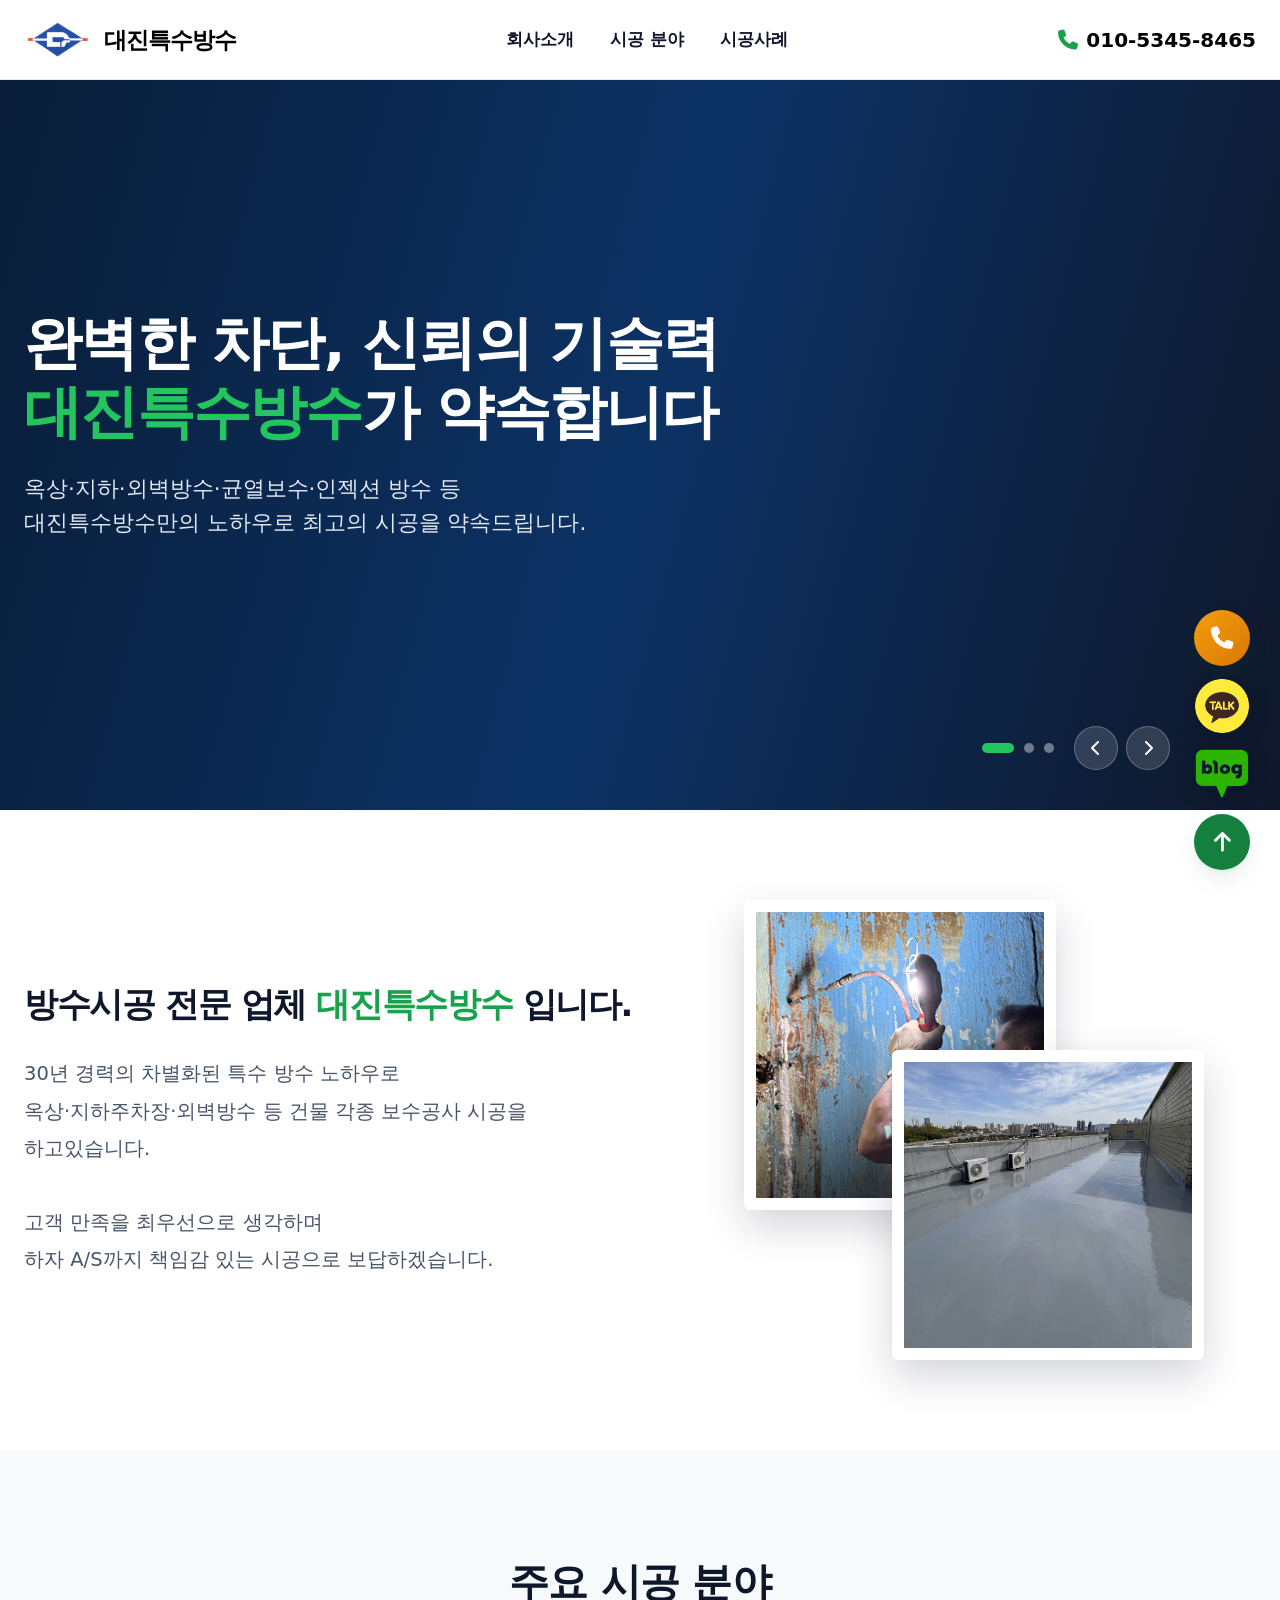
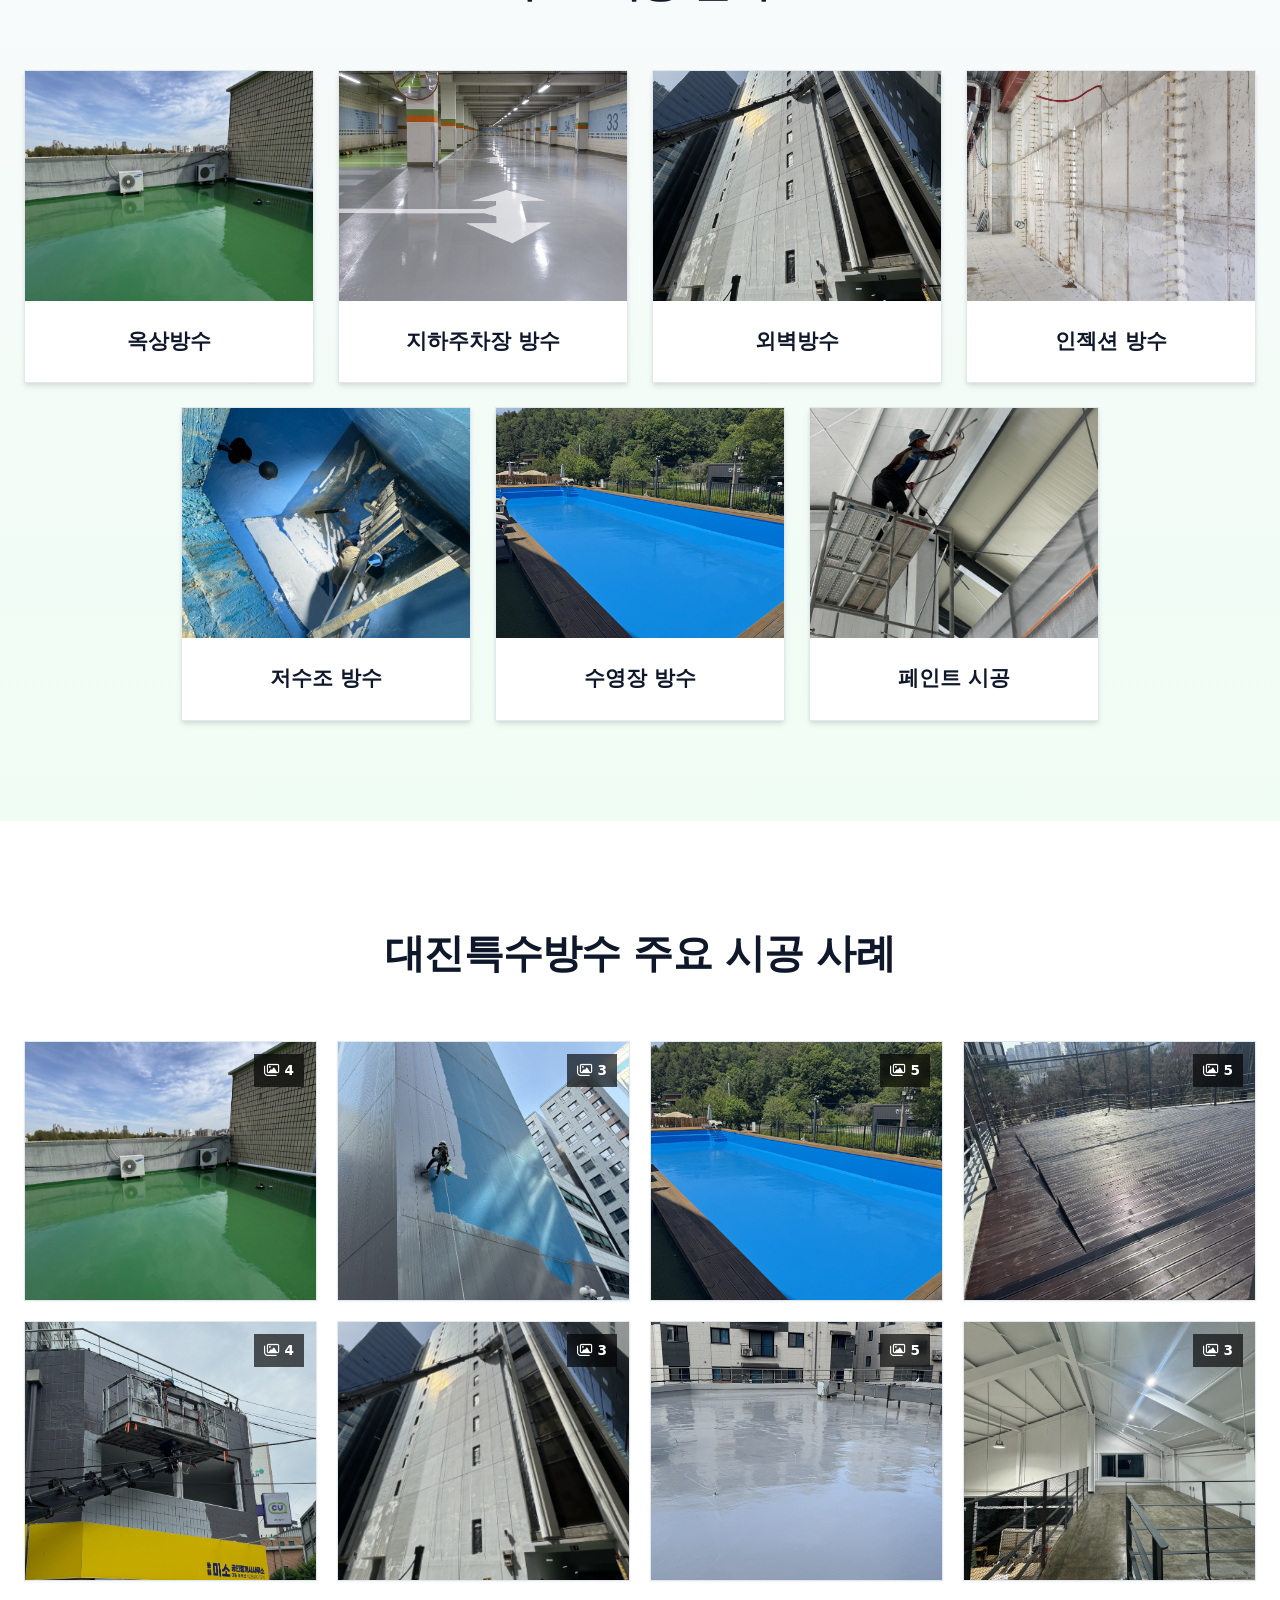
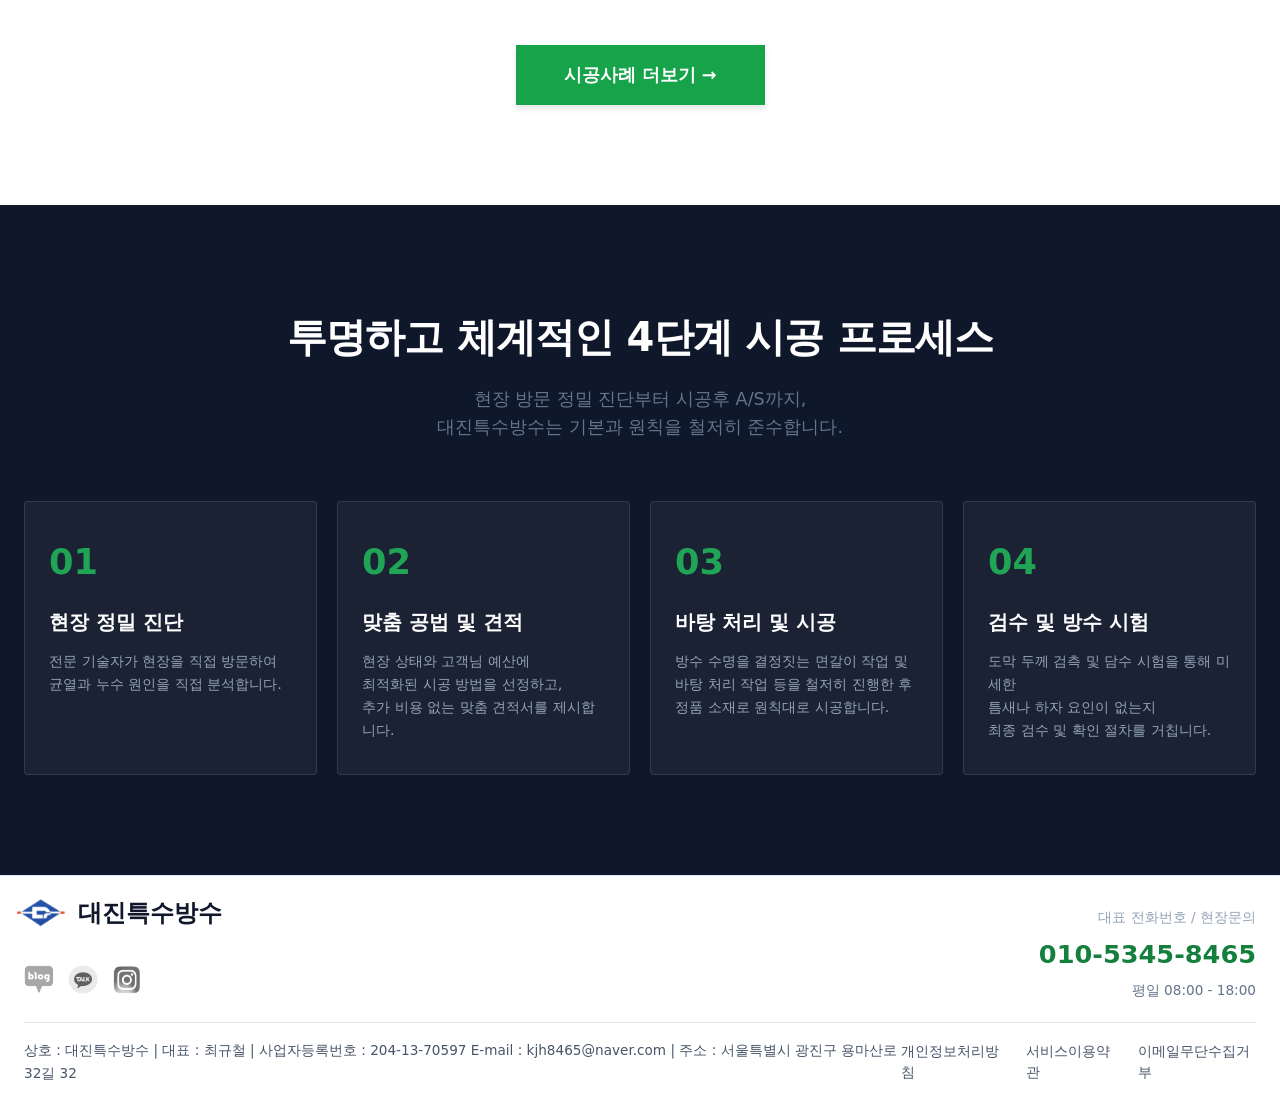
==== commit af96de6b: "Add files via upload" ====
--- a/index.html
+++ b/index.html
@@ -11,6 +11,7 @@
     <meta property="og:title" content="대진특수방수">
     <meta property="og:description" content="옥상,지하,외벽방수,인젝션방수 등 각종 건물 보수 업체 대진특수방수입니다.">
     <meta property="og:type" content="website">
+    <meta property="og:image" content="assets/images/og_image.jpg">
     
     <!-- FontAwesome Icons -->
     <link rel="stylesheet" href="https://cdnjs.cloudflare.com/ajax/libs/font-awesome/6.5.1/css/all.min.css">
--- a/assets/css/styles.css
+++ b/assets/css/styles.css
@@ -0,0 +1,1731 @@
+/* ==========================================================================
+   대진특수방수 (DAEJIN SPECIAL WATERPROOFING) - MODERN PREMIUM CSS
+   Design Benchmarked from newcity.ussoft.kr & Enhanced with Modern Web Design
+   ========================================================================== */
+
+@import url('https://cdn.jsdelivr.net/gh/orioncactus/pretendard/dist/web/static/pretendard.css');
+@import url('https://fonts.googleapis.com/css2?family=Outfit:wght@500;700;800&display=swap');
+
+:root {
+    /* Color Palette */
+    --color-primary: #15803d;        /* 옥상 우레탄 방수 진한 숲초록 */
+    --color-primary-light: #16a34a;  /* 옥상 우레탄 방수 초록색 */
+    --color-accent: #22c55e;         /* 생동감 있는 밝은 우레탄 그린 액센트 */
+    --color-accent-gold: #f59e0b;    /* 경고/견적 버튼 강조 컬러 */
+    --color-dark: #0f172a;           /* 메인 텍스트 슬레이트 다크 */
+    --color-slate: #334155;          /* 서브 텍스트 슬레이트 */
+    --color-muted: #64748b;          /* 설명문 및 메타 텍스트 */
+    --color-light: #f8fafc;          /* 기본 바탕 라이트 그레이 */
+    --color-white: #ffffff;          /* 순백색 */
+    --color-border: #e2e8f0;         /* 구분선 및 테두리 */
+
+    /* Typography */
+    --font-main: 'Pretendard', -apple-system, BlinkMacSystemFont, system-ui, Roboto, 'Helvetica Neue', 'Segoe UI', 'Apple SD Gothic Neo', 'Noto Sans KR', 'Malgun Gothic', sans-serif;
+    --font-heading: 'Pretendard', sans-serif;
+    --font-en: var(--font-main);
+
+    /* Shadows */
+    --shadow-sm: 0 1px 2px 0 rgba(0, 0, 0, 0.05);
+    --shadow-md: 0 4px 6px -1px rgba(0, 0, 0, 0.1), 0 2px 4px -1px rgba(0, 0, 0, 0.06);
+    --shadow-lg: 0 10px 25px -3px rgba(21, 128, 61, 0.12), 0 4px 6px -2px rgba(0, 0, 0, 0.05);
+    --shadow-xl: 0 20px 35px -5px rgba(21, 128, 61, 0.18);
+    --shadow-glow: 0 0 25px rgba(34, 197, 94, 0.4);
+
+    /* Transitions */
+    --transition-fast: 0.2s cubic-bezier(0.4, 0, 0.2, 1);
+    --transition-smooth: 0.35s cubic-bezier(0.4, 0, 0.2, 1);
+
+    /* Layout Tokens */
+    --container-width: 1280px;
+    --header-height: 80px;
+    --topbar-height: 40px;
+}
+
+/* ==========================================================================
+   RESET & COMMON STYLES
+   ========================================================================== */
+* {
+    margin: 0;
+    padding: 0;
+    box-sizing: border-box;
+}
+
+html {
+    scroll-behavior: smooth;
+    font-size: 16px;
+}
+
+section[id], footer[id] {
+    scroll-margin-top: 85px;
+}
+
+body {
+    font-family: var(--font-main);
+    color: var(--color-dark);
+    background-color: var(--color-white);
+    line-height: 1.6;
+    overflow-x: hidden;
+    -webkit-font-smoothing: antialiased;
+}
+
+a {
+    color: inherit;
+    text-decoration: none;
+    transition: color var(--transition-fast);
+}
+
+ul, ol {
+    list-style: none;
+}
+
+img {
+    max-width: 100%;
+    height: auto;
+    display: block;
+}
+
+button, input, select, textarea {
+    font-family: inherit;
+    font-size: inherit;
+    border: none;
+    outline: none;
+    background: none;
+}
+
+button {
+    cursor: pointer;
+}
+
+.container {
+    width: 100%;
+    max-width: var(--container-width);
+    margin: 0 auto;
+    padding: 0 24px;
+}
+
+.text-accent { color: var(--color-primary-light); }
+.text-gold { color: var(--color-accent-gold); }
+.text-cyan { color: var(--color-accent); }
+
+/* Responsive Line Breaks */
+.mobile-br { display: none; }
+@media (max-width: 768px) {
+    .pc-br { display: none; }
+    .mobile-br { display: block; }
+}
+
+/* Section Common Titles */
+.section-header {
+    text-align: center;
+    margin-bottom: 56px;
+}
+
+.section-tag {
+    display: inline-block;
+    font-family: var(--font-en);
+    font-size: 0.85rem;
+    font-weight: 700;
+    letter-spacing: 2px;
+    text-transform: uppercase;
+    color: var(--color-primary-light);
+    background: rgba(26, 109, 207, 0.1);
+    padding: 6px 16px;
+    border-radius: 99px;
+    margin-bottom: 12px;
+}
+
+.section-title {
+    font-size: 2.5rem;
+    font-weight: 800;
+    color: var(--color-dark);
+    letter-spacing: -0.02em;
+    margin-bottom: 16px;
+}
+
+.section-desc {
+    font-size: 1.1rem;
+    color: var(--color-muted);
+    max-width: 640px;
+    margin: 0 auto;
+}
+
+/* ==========================================================================
+   TOP BAR (긴급출동 / 공지 바)
+   ========================================================================== */
+.topbar {
+    background-color: #081e3a;
+    color: #e2e8f0;
+    font-size: 0.85rem;
+    height: var(--topbar-height);
+    display: flex;
+    align-items: center;
+    border-bottom: 1px solid rgba(255, 255, 255, 0.08);
+}
+
+.topbar-inner {
+    display: flex;
+    justify-content: space-between;
+    align-items: center;
+    width: 100%;
+}
+
+.topbar-left, .topbar-right {
+    display: flex;
+    align-items: center;
+    gap: 20px;
+}
+
+.topbar-item {
+    display: flex;
+    align-items: center;
+    gap: 6px;
+}
+
+.topbar-item i {
+    color: var(--color-accent);
+}
+
+.topbar-badge {
+    background-color: var(--color-accent-gold);
+    color: #000;
+    font-weight: 700;
+    font-size: 0.75rem;
+    padding: 2px 8px;
+    border-radius: 4px;
+}
+
+.topbar-link {
+    display: flex;
+    align-items: center;
+    gap: 5px;
+    color: #94a3b8;
+}
+
+.topbar-link:hover {
+    color: var(--color-white);
+}
+
+/* ==========================================================================
+   MAIN HEADER & NAVIGATION
+   ========================================================================== */
+.header {
+    background-color: rgba(255, 255, 255, 0.95);
+    backdrop-filter: blur(12px);
+    height: var(--header-height);
+    position: sticky;
+    top: 0;
+    z-index: 1000;
+    border-bottom: 1px solid var(--color-border);
+    transition: box-shadow var(--transition-fast);
+}
+
+.header.scrolled {
+    box-shadow: var(--shadow-md);
+}
+
+.header-inner {
+    display: flex;
+    justify-content: space-between;
+    align-items: center;
+    height: 100%;
+}
+
+/* Logo */
+.logo {
+    display: flex;
+    align-items: center;
+    gap: 12px;
+}
+
+.logo-icon {
+    width: 42px;
+    height: 42px;
+    background: linear-gradient(135deg, var(--color-primary), var(--color-primary-light));
+    border-radius: 10px;
+    display: flex;
+    align-items: center;
+    justify-content: center;
+    color: var(--color-white);
+    font-weight: 800;
+    font-size: 1.4rem;
+    box-shadow: 0 4px 10px rgba(26, 109, 207, 0.3);
+}
+
+.logo-text-box {
+    display: flex;
+    flex-direction: column;
+}
+
+.logo-title {
+    font-size: 1.45rem;
+    font-weight: 800;
+    color: #000000;
+    letter-spacing: -0.04em;
+    line-height: 1.1;
+}
+
+.logo-sub {
+    font-size: 0.7rem;
+    font-family: var(--font-en);
+    font-weight: 700;
+    color: var(--color-muted);
+    letter-spacing: 1px;
+}
+
+/* Navigation Menu */
+.nav-list {
+    display: flex;
+    align-items: center;
+    gap: 36px;
+}
+
+.nav-item {
+    position: relative;
+}
+
+.nav-link {
+    font-size: 1.05rem;
+    font-weight: 700;
+    color: var(--color-dark);
+    padding: 28px 0;
+    display: flex;
+    align-items: center;
+    gap: 6px;
+    transition: color var(--transition-fast);
+}
+
+.nav-link i {
+    font-size: 0.85rem;
+    transition: transform var(--transition-fast);
+}
+
+.nav-item:hover .nav-link {
+    color: var(--color-primary-light);
+}
+
+.nav-item:hover .nav-link i {
+    transform: rotate(180deg);
+}
+
+.nav-link::after {
+    content: '';
+    position: absolute;
+    bottom: 0;
+    left: 0;
+    width: 0%;
+    height: 3px;
+    background: linear-gradient(90deg, var(--color-primary-light), var(--color-accent));
+    transition: width var(--transition-fast);
+    border-radius: 4px 4px 0 0;
+}
+
+.nav-item:hover .nav-link::after,
+.nav-item.active .nav-link::after {
+    width: 100%;
+}
+
+/* Dropdown Menu */
+.dropdown-menu {
+    position: absolute;
+    top: 100%;
+    left: 50%;
+    transform: translateX(-50%) translateY(10px);
+    background: var(--color-white);
+    min-width: 220px;
+    border-radius: 12px;
+    box-shadow: var(--shadow-xl);
+    border: 1px solid var(--color-border);
+    padding: 10px 0;
+    opacity: 0;
+    visibility: hidden;
+    transition: all var(--transition-fast);
+    z-index: 100;
+}
+
+.nav-item:hover .dropdown-menu {
+    opacity: 1;
+    visibility: visible;
+    transform: translateX(-50%) translateY(0);
+}
+
+.dropdown-item {
+    display: block;
+    padding: 10px 20px;
+    font-size: 0.95rem;
+    color: var(--color-slate);
+    transition: all var(--transition-fast);
+}
+
+.dropdown-item:hover {
+    background-color: #f1f5f9;
+    color: var(--color-primary-light);
+    padding-left: 26px;
+}
+
+/* Header Action CTA */
+.header-actions {
+    display: flex;
+    align-items: center;
+    gap: 16px;
+}
+
+.btn-phone {
+    display: flex;
+    align-items: center;
+    gap: 8px;
+    background: transparent;
+    padding: 0;
+    transition: all var(--transition-fast);
+}
+
+.btn-phone i {
+    color: var(--color-primary-light);
+    font-size: 1.25rem;
+}
+
+.btn-phone span {
+    font-size: 1.25rem;
+    font-weight: 700;
+    color: #000000;
+    font-family: var(--font-main);
+}
+
+.btn-phone:hover span {
+    color: var(--color-primary-light);
+}
+
+.btn-cta-primary {
+    background: linear-gradient(135deg, var(--color-primary), var(--color-primary-light));
+    color: var(--color-white);
+    font-size: 0.95rem;
+    font-weight: 700;
+    padding: 12px 24px;
+    border-radius: 10px;
+    display: flex;
+    align-items: center;
+    gap: 8px;
+    box-shadow: 0 4px 14px rgba(26, 109, 207, 0.35);
+    transition: all var(--transition-fast);
+}
+
+.btn-cta-primary:hover {
+    transform: translateY(-2px);
+    box-shadow: 0 6px 20px rgba(26, 109, 207, 0.5);
+    color: var(--color-white);
+}
+
+.mobile-menu-btn {
+    display: none;
+    font-size: 1.6rem;
+    color: var(--color-dark);
+}
+
+/* ==========================================================================
+   HERO CAROUSEL SECTION
+   ========================================================================== */
+.hero-section {
+    position: relative;
+    height: 730px;
+    background-color: var(--color-dark);
+    overflow: hidden;
+}
+
+.hero-slider {
+    position: relative;
+    width: 100%;
+    height: 100%;
+}
+
+.hero-slide {
+    position: absolute;
+    top: 0;
+    left: 0;
+    width: 100%;
+    height: 100%;
+    opacity: 0;
+    visibility: hidden;
+    transition: opacity 0.8s ease, visibility 0.8s ease;
+    z-index: 1;
+}
+
+.hero-slide.active {
+    opacity: 1;
+    visibility: visible;
+    z-index: 2;
+}
+
+.hero-bg {
+    position: absolute;
+    top: 0;
+    left: 0;
+    width: 100%;
+    height: 100%;
+    background-size: cover;
+    background-position: center;
+    transform: scale(1.05);
+    transition: transform 6s ease;
+}
+
+.hero-slide.active .hero-bg {
+    transform: scale(1);
+}
+
+.hero-overlay {
+    position: absolute;
+    top: 0;
+    left: 0;
+    width: 100%;
+    height: 100%;
+    background: linear-gradient(105deg, rgba(8, 30, 58, 0.88) 0%, rgba(11, 59, 120, 0.75) 50%, rgba(15, 23, 42, 0.5) 100%);
+}
+
+.hero-content {
+    position: relative;
+    z-index: 10;
+    height: 100%;
+    display: flex;
+    flex-direction: column;
+    justify-content: center;
+    color: var(--color-white);
+    padding-bottom: 0;
+}
+
+.hero-badge {
+    display: inline-flex;
+    align-items: center;
+    gap: 8px;
+    background: rgba(255, 255, 255, 0.15);
+    backdrop-filter: blur(8px);
+    border: 1px solid rgba(255, 255, 255, 0.2);
+    padding: 6px 16px;
+    border-radius: 99px;
+    font-size: 0.9rem;
+    font-weight: 700;
+    color: var(--color-accent);
+    margin-bottom: 24px;
+    width: fit-content;
+    animation: fadeInDown 0.6s ease;
+}
+
+.hero-title {
+    font-size: 3.6rem;
+    font-weight: 800;
+    line-height: 1.2;
+    margin-bottom: 24px;
+    max-width: 800px;
+    letter-spacing: -0.03em;
+    animation: fadeInUp 0.8s ease;
+}
+
+.hero-title span {
+    color: var(--color-accent);
+}
+
+.hero-subtitle {
+    font-size: 1.35rem;
+    color: #e2e8f0;
+    max-width: 680px;
+    line-height: 1.6;
+    margin-bottom: 40px;
+    animation: fadeInUp 1s ease;
+}
+
+.hero-buttons {
+    display: flex;
+    gap: 16px;
+    animation: fadeInUp 1.2s ease;
+}
+
+.btn-hero-primary {
+    background: var(--color-accent-gold);
+    color: #000;
+    font-weight: 800;
+    font-size: 1.1rem;
+    padding: 16px 36px;
+    border-radius: 12px;
+    display: inline-flex;
+    align-items: center;
+    gap: 10px;
+    box-shadow: 0 10px 25px rgba(245, 158, 11, 0.35);
+    transition: all var(--transition-fast);
+}
+
+.btn-hero-primary:hover {
+    background: #d97706;
+    transform: translateY(-3px);
+    box-shadow: 0 15px 30px rgba(245, 158, 11, 0.45);
+}
+
+.btn-hero-secondary {
+    background: rgba(255, 255, 255, 0.15);
+    backdrop-filter: blur(10px);
+    border: 1px solid rgba(255, 255, 255, 0.3);
+    color: var(--color-white);
+    font-weight: 700;
+    font-size: 1.1rem;
+    padding: 16px 36px;
+    border-radius: 12px;
+    display: inline-flex;
+    align-items: center;
+    gap: 10px;
+    transition: all var(--transition-fast);
+}
+
+.btn-hero-secondary:hover {
+    background: rgba(255, 255, 255, 0.25);
+    border-color: var(--color-white);
+    transform: translateY(-3px);
+}
+
+/* Slider Controls */
+.hero-controls {
+    position: absolute;
+    bottom: 40px;
+    right: 110px;
+    z-index: 20;
+    display: flex;
+    align-items: center;
+    gap: 20px;
+}
+
+.hero-dots {
+    display: flex;
+    gap: 10px;
+}
+
+.hero-dot {
+    width: 10px;
+    height: 10px;
+    border-radius: 50%;
+    background-color: rgba(255, 255, 255, 0.4);
+    cursor: pointer;
+    transition: all var(--transition-fast);
+}
+
+.hero-dot.active {
+    width: 32px;
+    border-radius: 10px;
+    background-color: var(--color-accent);
+}
+
+.hero-arrows {
+    display: flex;
+    gap: 8px;
+}
+
+.hero-arrow {
+    width: 44px;
+    height: 44px;
+    border-radius: 50%;
+    background: rgba(255, 255, 255, 0.15);
+    backdrop-filter: blur(4px);
+    border: 1px solid rgba(255, 255, 255, 0.25);
+    color: var(--color-white);
+    display: flex;
+    align-items: center;
+    justify-content: center;
+    transition: all var(--transition-fast);
+}
+
+.hero-arrow:hover {
+    background: var(--color-primary-light);
+    border-color: var(--color-primary-light);
+}
+
+/* ==========================================================================
+   FLOATING TRUST STATS BAR
+   ========================================================================== */
+.stats-bar {
+    position: relative;
+    z-index: 30;
+    margin-top: 40px;
+    margin-bottom: 60px;
+}
+
+.stats-grid {
+    background: var(--color-white);
+    border-radius: 20px;
+    box-shadow: var(--shadow-xl);
+    border: 1px solid var(--color-border);
+    display: grid;
+    grid-template-columns: repeat(4, 1fr);
+    padding: 36px;
+    gap: 24px;
+}
+
+.stat-item {
+    display: flex;
+    flex-direction: column;
+    align-items: center;
+    text-align: center;
+    justify-content: center;
+    padding: 10px 24px;
+    border-right: 1px solid var(--color-border);
+}
+
+.stat-item:last-child {
+    border-right: none;
+    padding-right: 0;
+}
+
+.stat-icon {
+    display: none;
+}
+
+.stat-info {
+    display: flex;
+    flex-direction: column;
+    align-items: center;
+}
+
+.stat-num {
+    font-size: 2rem;
+    font-weight: 800;
+    color: var(--color-dark);
+    line-height: 1.1;
+    font-family: var(--font-en);
+}
+
+.stat-num span {
+    color: var(--color-primary-light);
+    font-size: 1.5rem;
+}
+
+.stat-label {
+    font-size: 0.95rem;
+    color: var(--color-muted);
+    font-weight: 600;
+    margin-top: 4px;
+}
+
+/* ==========================================================================
+   ABOUT INTRO SECTION (LEFT TEXT & RIGHT OVERLAPPING PHOTOS)
+   ========================================================================== */
+.service-section {
+    padding: 90px 0;
+    background-color: var(--color-white);
+}
+
+.about-intro-grid {
+    display: grid;
+    grid-template-columns: 1fr 1fr;
+    gap: 60px;
+    align-items: center;
+}
+
+.about-intro-left {
+    text-align: left;
+}
+
+.about-intro-title {
+    font-size: 2.1rem;
+    font-weight: 800;
+    color: var(--color-dark);
+    line-height: 1.35;
+    margin-bottom: 28px;
+    letter-spacing: -0.04em;
+    white-space: nowrap;
+}
+
+.about-intro-title span {
+    color: var(--color-primary-light);
+}
+
+.about-intro-desc {
+    font-size: 1.22rem;
+    line-height: 1.9;
+    color: #475569;
+    word-break: keep-all;
+}
+
+/* Overlapping Photo Collage (오버랩 이미지 컴포지션) */
+.about-intro-right {
+    display: flex;
+    justify-content: center;
+    align-items: center;
+}
+
+.about-collage {
+    position: relative;
+    width: 100%;
+    max-width: 480px;
+    height: 460px;
+}
+
+.about-img-box {
+    position: absolute;
+    border: 12px solid var(--color-white);
+    box-shadow: 0 16px 40px rgba(15, 23, 42, 0.18);
+    border-radius: 6px;
+    overflow: hidden;
+    background-color: #f1f5f9;
+    transition: transform var(--transition-smooth), box-shadow var(--transition-smooth);
+}
+
+.about-img-box:hover {
+    transform: translateY(-6px);
+    box-shadow: 0 24px 50px rgba(15, 23, 42, 0.25);
+    z-index: 10 !important;
+}
+
+.about-img-box img {
+    width: 100%;
+    height: 100%;
+    object-fit: cover;
+    display: block;
+}
+
+.about-img-1 {
+    top: 0;
+    left: 10px;
+    width: 65%;
+    height: 310px;
+    z-index: 1;
+}
+
+.about-img-2 {
+    bottom: 0;
+    right: 10px;
+    width: 65%;
+    height: 310px;
+    z-index: 2;
+}
+
+/* ==========================================================================
+   SPECIAL WATERPROOFING METHODS (방수시공법 소개)
+   ========================================================================== */
+.method-section {
+    padding: 100px 0;
+    background: linear-gradient(180deg, #f8fafc 0%, #f0fdf4 100%);
+    position: relative;
+}
+
+.area-grid {
+    display: flex;
+    flex-wrap: wrap;
+    justify-content: center;
+    gap: 24px;
+}
+
+.area-card {
+    width: calc(25% - 18px);
+    background: var(--color-white);
+    border-radius: 0;
+    overflow: hidden;
+    box-shadow: var(--shadow-md);
+    border: 1px solid var(--color-border);
+    display: flex;
+    flex-direction: column;
+    transition: all var(--transition-smooth);
+}
+
+.area-card:hover {
+    transform: translateY(-8px);
+    box-shadow: var(--shadow-xl);
+    border-color: var(--color-primary-light);
+}
+
+.area-img-box {
+    width: 100%;
+    height: 230px;
+    overflow: hidden;
+    background-color: #e2e8f0;
+    position: relative;
+}
+
+.area-img-box img {
+    width: 100%;
+    height: 100%;
+    object-fit: cover;
+    transition: transform 0.6s ease;
+}
+
+.area-card:hover .area-img-box img {
+    transform: scale(1.08);
+}
+
+.area-title-box {
+    padding: 24px 20px;
+    text-align: center;
+    background: var(--color-white);
+    flex-grow: 1;
+    display: flex;
+    align-items: center;
+    justify-content: center;
+}
+
+.area-title {
+    font-size: 1.3rem;
+    font-weight: 800;
+    color: var(--color-dark);
+    margin: 0;
+    transition: color var(--transition-fast);
+}
+
+.area-card:hover .area-title {
+    color: var(--color-primary-light);
+}
+
+/* ==========================================================================
+   CONSTRUCTION CASE PORTFOLIO (시공사례 쇼케이스)
+   ========================================================================== */
+.portfolio-section {
+    padding: 100px 0;
+    background-color: var(--color-white);
+}
+
+/* Photo Gallery Grid (시공사례 갤러리) */
+.photo-grid {
+    display: grid;
+    grid-template-columns: repeat(4, 1fr);
+    gap: 20px;
+}
+
+.photo-card {
+    background: var(--color-white);
+    border-radius: 0;
+    overflow: hidden;
+    border: 1px solid var(--color-border);
+    height: 260px;
+    position: relative;
+    box-shadow: var(--shadow-sm);
+    transition: all var(--transition-smooth);
+}
+
+.photo-card:hover {
+    transform: translateY(-6px);
+    box-shadow: var(--shadow-lg);
+    border-color: var(--color-primary-light);
+}
+
+.photo-card img {
+    width: 100%;
+    height: 100%;
+    object-fit: cover;
+    display: block;
+    transition: transform 0.6s cubic-bezier(0.4, 0, 0.2, 1);
+}
+
+.photo-card:hover img {
+    transform: scale(1.08);
+}
+
+.album-badge {
+    position: absolute;
+    top: 12px;
+    right: 12px;
+    background: rgba(0, 0, 0, 0.65);
+    color: #ffffff;
+    padding: 6px 10px;
+    font-size: 0.85rem;
+    font-weight: 700;
+    display: flex;
+    align-items: center;
+    gap: 6px;
+    z-index: 5;
+    pointer-events: none;
+    backdrop-filter: blur(4px);
+}
+
+/* ==========================================================================
+   CONSTRUCTION PROCESS (5단계 투명한 시공 절차)
+   ========================================================================== */
+.process-section {
+    padding: 100px 0;
+    background-color: var(--color-dark);
+    color: var(--color-white);
+    position: relative;
+    overflow: hidden;
+}
+
+.process-section .section-title {
+    color: var(--color-white);
+}
+
+.process-grid {
+    display: grid;
+    grid-template-columns: repeat(4, 1fr);
+    gap: 20px;
+    position: relative;
+    margin-top: 60px;
+}
+
+.process-step {
+    background: rgba(255, 255, 255, 0.05);
+    border: 1px solid rgba(255, 255, 255, 0.1);
+    border-radius: 4px;
+    padding: 32px 24px;
+    position: relative;
+    transition: all var(--transition-smooth);
+}
+
+.process-step:hover {
+    background: rgba(255, 255, 255, 0.1);
+    border-color: var(--color-accent);
+    transform: translateY(-6px);
+}
+
+.process-step-num {
+    font-family: var(--font-en);
+    font-size: 2.2rem;
+    font-weight: 800;
+    color: var(--color-accent);
+    opacity: 0.8;
+    margin-bottom: 16px;
+}
+
+.process-step-title {
+    font-size: 1.25rem;
+    font-weight: 800;
+    color: var(--color-white);
+    margin-bottom: 12px;
+}
+
+.process-step-desc {
+    font-size: 0.9rem;
+    color: #94a3b8;
+    line-height: 1.6;
+}
+
+/* ==========================================================================
+   INTERACTIVE CUSTOMER SUPPORT & FREE QUOTE (실시간 상담 & 견적 신청)
+   ========================================================================== */
+.support-section {
+    padding: 100px 0;
+    background: #f1f5f9;
+}
+
+.support-grid {
+    display: grid;
+    grid-template-columns: 1fr 1fr;
+    gap: 40px;
+}
+
+/* Left: Live Inquiries & Notice Table */
+.support-panel {
+    background: var(--color-white);
+    border-radius: 24px;
+    padding: 40px;
+    box-shadow: var(--shadow-md);
+    border: 1px solid var(--color-border);
+}
+
+.panel-header {
+    display: flex;
+    justify-content: space-between;
+    align-items: center;
+    margin-bottom: 24px;
+    padding-bottom: 16px;
+    border-bottom: 2px solid var(--color-dark);
+}
+
+.panel-title {
+    font-size: 1.5rem;
+    font-weight: 800;
+    color: var(--color-dark);
+    display: flex;
+    align-items: center;
+    gap: 10px;
+}
+
+.panel-link {
+    font-size: 0.9rem;
+    font-weight: 700;
+    color: var(--color-primary-light);
+}
+
+.notice-list {
+    display: flex;
+    flex-direction: column;
+    gap: 16px;
+}
+
+.notice-item {
+    display: flex;
+    justify-content: space-between;
+    align-items: center;
+    padding: 16px;
+    border-radius: 12px;
+    background: var(--color-light);
+    border: 1px solid var(--color-border);
+    transition: all var(--transition-fast);
+}
+
+.notice-item:hover {
+    background: #eff6ff;
+    border-color: #bfdbfe;
+    transform: translateX(4px);
+}
+
+.notice-title-box {
+    display: flex;
+    align-items: center;
+    gap: 12px;
+}
+
+.notice-badge {
+    font-size: 0.75rem;
+    font-weight: 700;
+    padding: 4px 8px;
+    border-radius: 4px;
+    white-space: nowrap;
+}
+
+.badge-done {
+    background: #dcfce7;
+    color: #166534;
+}
+
+.badge-notice {
+    background: #e0f2fe;
+    color: #0369a1;
+}
+
+.notice-title {
+    font-size: 0.95rem;
+    font-weight: 600;
+    color: var(--color-dark);
+}
+
+.notice-date {
+    font-size: 0.85rem;
+    color: var(--color-muted);
+}
+
+/* Right: Instant Quote Form */
+.quote-form-box {
+    background: var(--color-white);
+    border-radius: 24px;
+    padding: 40px;
+    box-shadow: var(--shadow-lg);
+    border: 2px solid var(--color-primary-light);
+    position: relative;
+    overflow: hidden;
+}
+
+.quote-form-header {
+    margin-bottom: 24px;
+}
+
+.quote-form-title {
+    font-size: 1.6rem;
+    font-weight: 800;
+    color: var(--color-dark);
+    margin-bottom: 8px;
+}
+
+.quote-form-subtitle {
+    font-size: 0.95rem;
+    color: var(--color-muted);
+}
+
+.form-grid {
+    display: grid;
+    grid-template-columns: repeat(2, 1fr);
+    gap: 16px;
+    margin-bottom: 16px;
+}
+
+.form-group {
+    display: flex;
+    flex-direction: column;
+    gap: 8px;
+}
+
+.form-group.full {
+    grid-column: span 2;
+}
+
+.form-label {
+    font-size: 0.9rem;
+    font-weight: 700;
+    color: var(--color-dark);
+}
+
+.form-input, .form-select, .form-textarea {
+    width: 100%;
+    padding: 12px 16px;
+    border-radius: 10px;
+    border: 1px solid var(--color-border);
+    background: var(--color-light);
+    color: var(--color-dark);
+    font-size: 0.95rem;
+    transition: all var(--transition-fast);
+}
+
+.form-input:focus, .form-select:focus, .form-textarea:focus {
+    border-color: var(--color-primary-light);
+    background: var(--color-white);
+    box-shadow: 0 0 0 3px rgba(22, 163, 74, 0.15);
+}
+
+.form-textarea {
+    height: 100px;
+    resize: none;
+}
+
+.btn-submit-quote {
+    width: 100%;
+    background: linear-gradient(135deg, var(--color-primary), var(--color-primary-light));
+    color: var(--color-white);
+    font-size: 1.1rem;
+    font-weight: 800;
+    padding: 16px;
+    border-radius: 12px;
+    box-shadow: 0 8px 20px rgba(26, 109, 207, 0.35);
+    transition: all var(--transition-fast);
+    display: flex;
+    align-items: center;
+    justify-content: center;
+    gap: 10px;
+    margin-top: 10px;
+}
+
+.btn-submit-quote:hover {
+    transform: translateY(-2px);
+    box-shadow: 0 12px 25px rgba(26, 109, 207, 0.5);
+}
+
+/* ==========================================================================
+   FOOTER
+   ========================================================================== */
+.footer {
+    background-color: #ffffff;
+    color: #475569;
+    padding: 30px 0 20px;
+    font-size: 0.9rem;
+    border-top: 1px solid #e2e8f0;
+}
+
+.footer-grid {
+    display: grid;
+    grid-template-columns: 1fr 1fr;
+    gap: 20px;
+    margin-bottom: 20px;
+    align-items: center;
+}
+
+.footer-logo-title {
+    font-size: 1.5rem;
+    font-weight: 800;
+    color: #0f172a;
+    margin-bottom: 16px;
+}
+
+.footer-desc {
+    color: #64748b;
+    line-height: 1.6;
+    margin-bottom: 20px;
+}
+
+.footer-heading {
+    font-size: 1.05rem;
+    font-weight: 800;
+    color: #0f172a;
+    margin-bottom: 20px;
+}
+
+.footer-links {
+    display: flex;
+    flex-direction: column;
+    gap: 12px;
+}
+
+.footer-link:hover {
+    color: var(--color-primary);
+}
+
+.footer-contact-box {
+    background: #f8fafc;
+    padding: 24px;
+    border-radius: 16px;
+    border: 1px solid #e2e8f0;
+}
+
+.footer-phone {
+    font-size: 1.6rem;
+    font-weight: 700;
+    color: var(--color-primary);
+    margin: 8px 0 12px;
+    font-family: var(--font-main);
+}
+
+.footer-social-icons {
+    display: flex;
+    gap: 14px;
+    align-items: center;
+}
+
+.footer-social-icons img {
+    filter: grayscale(100%);
+    opacity: 0.75;
+    transition: all var(--transition-fast);
+}
+
+.footer-social-icons a:hover img {
+    filter: grayscale(0%);
+    opacity: 1;
+    transform: translateY(-2px);
+}
+
+.footer-bottom {
+    padding-top: 16px;
+    border-top: 1px solid #e2e8f0;
+    display: flex;
+    justify-content: space-between;
+    align-items: center;
+    font-size: 0.85rem;
+    color: #475569;
+}
+
+.footer-legal-links {
+    display: flex;
+    gap: 20px;
+}
+
+.footer-legal-links a {
+    color: #475569;
+}
+
+/* ==========================================================================
+   FLOATING ACTION BUTTONS (카톡/전화/TOP)
+   ========================================================================== */
+.fab-container {
+    position: fixed;
+    bottom: 30px;
+    right: 30px;
+    display: flex;
+    flex-direction: column;
+    gap: 12px;
+    z-index: 999;
+}
+
+.fab-btn {
+    width: 56px;
+    height: 56px;
+    border-radius: 50%;
+    display: flex;
+    align-items: center;
+    justify-content: center;
+    font-size: 1.4rem;
+    box-shadow: var(--shadow-lg);
+    transition: all var(--transition-fast);
+}
+
+.fab-call {
+    background: linear-gradient(135deg, #f59e0b, #d97706);
+    color: #ffffff;
+    text-decoration: none;
+}
+
+.fab-call:hover {
+    transform: translateY(-3px) scale(1.1);
+    background: linear-gradient(135deg, #d97706, #b45309);
+    color: #ffffff;
+}
+
+.fab-icon-link {
+    width: 56px;
+    height: 56px;
+    display: flex;
+    align-items: center;
+    justify-content: center;
+    transition: all var(--transition-fast);
+    filter: drop-shadow(0 4px 10px rgba(0, 0, 0, 0.2));
+}
+
+.fab-icon-link:hover {
+    transform: translateY(-3px) scale(1.1);
+    filter: drop-shadow(0 8px 20px rgba(0, 0, 0, 0.28));
+}
+
+.fab-icon-link img {
+    width: 100%;
+    height: 100%;
+    object-fit: contain;
+}
+
+.fab-top {
+    background-color: var(--color-primary);
+    color: var(--color-white);
+    opacity: 0;
+    visibility: hidden;
+    pointer-events: none;
+    transition: all var(--transition-fast);
+}
+
+.fab-top.visible {
+    opacity: 1;
+    visibility: visible;
+    pointer-events: auto;
+}
+
+.fab-top:hover {
+    transform: scale(1.1);
+    background-color: var(--color-primary-light);
+}
+
+/* ==========================================================================
+   MODAL DIALOGS (상세 보기 / 견적접수 안내)
+   ========================================================================== */
+.modal-overlay {
+    position: fixed;
+    top: 0;
+    left: 0;
+    width: 100%;
+    height: 100%;
+    background: rgba(15, 23, 42, 0.75);
+    backdrop-filter: blur(8px);
+    display: flex;
+    align-items: center;
+    justify-content: center;
+    z-index: 2000;
+    opacity: 0;
+    visibility: hidden;
+    transition: all var(--transition-fast);
+    padding: 24px;
+}
+
+.modal-overlay.active {
+    opacity: 1;
+    visibility: visible;
+}
+
+.modal-box {
+    background: var(--color-white);
+    border-radius: 0;
+    max-width: 600px;
+    width: 100%;
+    padding: 36px;
+    position: relative;
+    box-shadow: var(--shadow-xl);
+    transform: translateY(20px);
+    transition: transform var(--transition-fast);
+}
+
+.modal-overlay.active .modal-box {
+    transform: translateY(0);
+}
+
+.btn-close-modal {
+    position: absolute;
+    top: 24px;
+    right: 24px;
+    font-size: 1.5rem;
+    color: var(--color-muted);
+    transition: color var(--transition-fast);
+}
+
+.btn-close-modal:hover {
+    color: var(--color-dark);
+}
+
+/* ==========================================================================
+   PHOTO GALLERY LIGHTBOX MODAL (시공사례 사진 슬라이더 모달)
+   ========================================================================== */
+.gallery-modal-overlay {
+    position: fixed;
+    top: 0;
+    left: 0;
+    width: 100%;
+    height: 100%;
+    background: rgba(0, 0, 0, 0.92);
+    z-index: 10000;
+    display: flex;
+    align-items: center;
+    justify-content: center;
+    opacity: 0;
+    visibility: hidden;
+    transition: all 0.3s ease;
+}
+
+.gallery-modal-overlay.active {
+    opacity: 1;
+    visibility: visible;
+}
+
+.gallery-modal-box {
+    position: relative;
+    width: 90vw;
+    height: 85vh;
+    display: flex;
+    align-items: center;
+    justify-content: center;
+}
+
+.gallery-slide-img {
+    max-width: 90vw;
+    max-height: 80vh;
+    object-fit: contain;
+    user-select: none;
+    transition: opacity 0.2s ease;
+}
+
+.gallery-counter {
+    position: absolute;
+    top: 25px;
+    left: 50%;
+    transform: translateX(-50%);
+    color: #ffffff;
+    font-size: 1.1rem;
+    font-weight: 700;
+    letter-spacing: 2px;
+    background: rgba(255, 255, 255, 0.15);
+    padding: 6px 16px;
+    backdrop-filter: blur(4px);
+    z-index: 10;
+}
+
+.gallery-btn-close {
+    position: absolute;
+    top: 25px;
+    right: 35px;
+    background: rgba(255, 255, 255, 0.15);
+    border: none;
+    color: #ffffff;
+    width: 48px;
+    height: 48px;
+    font-size: 1.5rem;
+    cursor: pointer;
+    display: flex;
+    align-items: center;
+    justify-content: center;
+    transition: background 0.2s ease;
+    z-index: 10;
+}
+
+.gallery-btn-close:hover {
+    background: rgba(255, 255, 255, 0.3);
+}
+
+.gallery-nav-btn {
+    position: absolute;
+    top: 50%;
+    transform: translateY(-50%);
+    background: rgba(0, 0, 0, 0.6);
+    border: 1px solid rgba(255, 255, 255, 0.2);
+    color: #ffffff;
+    width: 56px;
+    height: 56px;
+    font-size: 1.5rem;
+    cursor: pointer;
+    display: flex;
+    align-items: center;
+    justify-content: center;
+    transition: all 0.2s ease;
+    z-index: 10;
+}
+
+.gallery-nav-btn:hover {
+    background: var(--color-primary);
+    border-color: var(--color-primary);
+}
+
+.gallery-prev {
+    left: 20px;
+}
+
+.gallery-next {
+    right: 20px;
+}
+
+@media (max-width: 768px) {
+    .gallery-nav-btn {
+        width: 44px;
+        height: 44px;
+        font-size: 1.2rem;
+    }
+    .gallery-prev {
+        left: 10px;
+    }
+    .gallery-next {
+        right: 10px;
+    }
+    .gallery-btn-close {
+        top: 15px;
+        right: 15px;
+        width: 40px;
+        height: 40px;
+    }
+}
+
+/* ==========================================================================
+   KEYFRAME ANIMATIONS
+   ========================================================================== */
+@keyframes fadeInUp {
+    from {
+        opacity: 0;
+        transform: translateY(24px);
+    }
+    to {
+        opacity: 1;
+        transform: translateY(0);
+    }
+}
+
+@keyframes fadeInDown {
+    from {
+        opacity: 0;
+        transform: translateY(-20px);
+    }
+    to {
+        opacity: 1;
+        transform: translateY(0);
+    }
+}
+
+/* ==========================================================================
+   RESPONSIVE DESIGN BREAKPOINTS
+   ========================================================================== */
+@media (max-width: 1024px) {
+    .stats-grid {
+        grid-template-columns: repeat(2, 1fr);
+        gap: 32px;
+    }
+    .stat-item {
+        border-right: none;
+    }
+    .about-intro-grid {
+        grid-template-columns: 1fr;
+        gap: 50px;
+    }
+    .area-card {
+        width: calc(50% - 12px);
+    }
+    .photo-grid {
+        grid-template-columns: repeat(2, 1fr);
+    }
+    .portfolio-grid {
+        grid-template-columns: repeat(2, 1fr);
+    }
+    .process-grid {
+        grid-template-columns: repeat(2, 1fr);
+    }
+    .support-grid {
+        grid-template-columns: 1fr;
+    }
+    .footer-grid {
+        grid-template-columns: repeat(2, 1fr);
+    }
+}
+
+@media (max-width: 768px) {
+    .header-inner {
+        padding: 0 16px;
+        flex-wrap: nowrap !important;
+    }
+    .logo {
+        gap: 6px !important;
+    }
+    .logo-img {
+        height: 26px !important;
+    }
+    .logo-title {
+        font-size: 1.1rem !important;
+        white-space: nowrap !important;
+    }
+    .btn-phone {
+        gap: 4px !important;
+    }
+    .btn-phone i {
+        font-size: 1rem !important;
+    }
+    .btn-phone span {
+        font-size: 1rem !important;
+        white-space: nowrap !important;
+    }
+    .nav-list {
+        display: none; /* Mobile menu toggle */
+    }
+    .mobile-menu-btn {
+        display: block;
+    }
+    .hero-section {
+        height: 610px;
+    }
+    .hero-title {
+        font-size: 2.4rem;
+    }
+    .hero-subtitle {
+        font-size: 1.1rem;
+    }
+    .hero-buttons {
+        flex-direction: column;
+    }
+    .hero-controls {
+        right: 100px;
+        bottom: 30px;
+    }
+    .stats-grid {
+        grid-template-columns: 1fr;
+    }
+    .about-intro-title {
+        font-size: 1.3rem;
+        white-space: nowrap;
+    }
+    .about-intro-desc {
+        font-size: 1.05rem;
+    }
+    .about-collage {
+        max-width: 340px;
+        height: 340px;
+    }
+    .about-img-1, .about-img-2 {
+        height: 220px;
+        border-width: 8px;
+    }
+    .area-card {
+        width: 100%;
+    }
+    .photo-grid {
+        grid-template-columns: repeat(2, 1fr);
+        gap: 14px;
+    }
+    .portfolio-grid {
+        grid-template-columns: 1fr;
+    }
+    .process-grid {
+        grid-template-columns: 1fr;
+    }
+    .form-grid {
+        grid-template-columns: 1fr;
+    }
+    .form-group.full {
+        grid-column: span 1;
+    }
+    .footer-grid {
+        grid-template-columns: 1fr !important;
+        gap: 32px;
+        text-align: center;
+    }
+    .footer-grid > div {
+        text-align: center !important;
+    }
+    .footer-logo-wrap {
+        justify-content: center !important;
+        left: 0 !important;
+    }
+    .footer-social-icons {
+        justify-content: center !important;
+    }
+    .footer-bottom {
+        flex-direction: column;
+        gap: 16px;
+        text-align: center;
+    }
+    .fab-container {
+        right: 12px !important;
+        bottom: 40px !important;
+        gap: 8px !important;
+    }
+    .fab-btn, .fab-icon-link {
+        width: 44px !important;
+        height: 44px !important;
+    }
+    .fab-btn i {
+        font-size: 1.1rem !important;
+    }
+    .fab-top {
+        display: none !important;
+    }
+}
